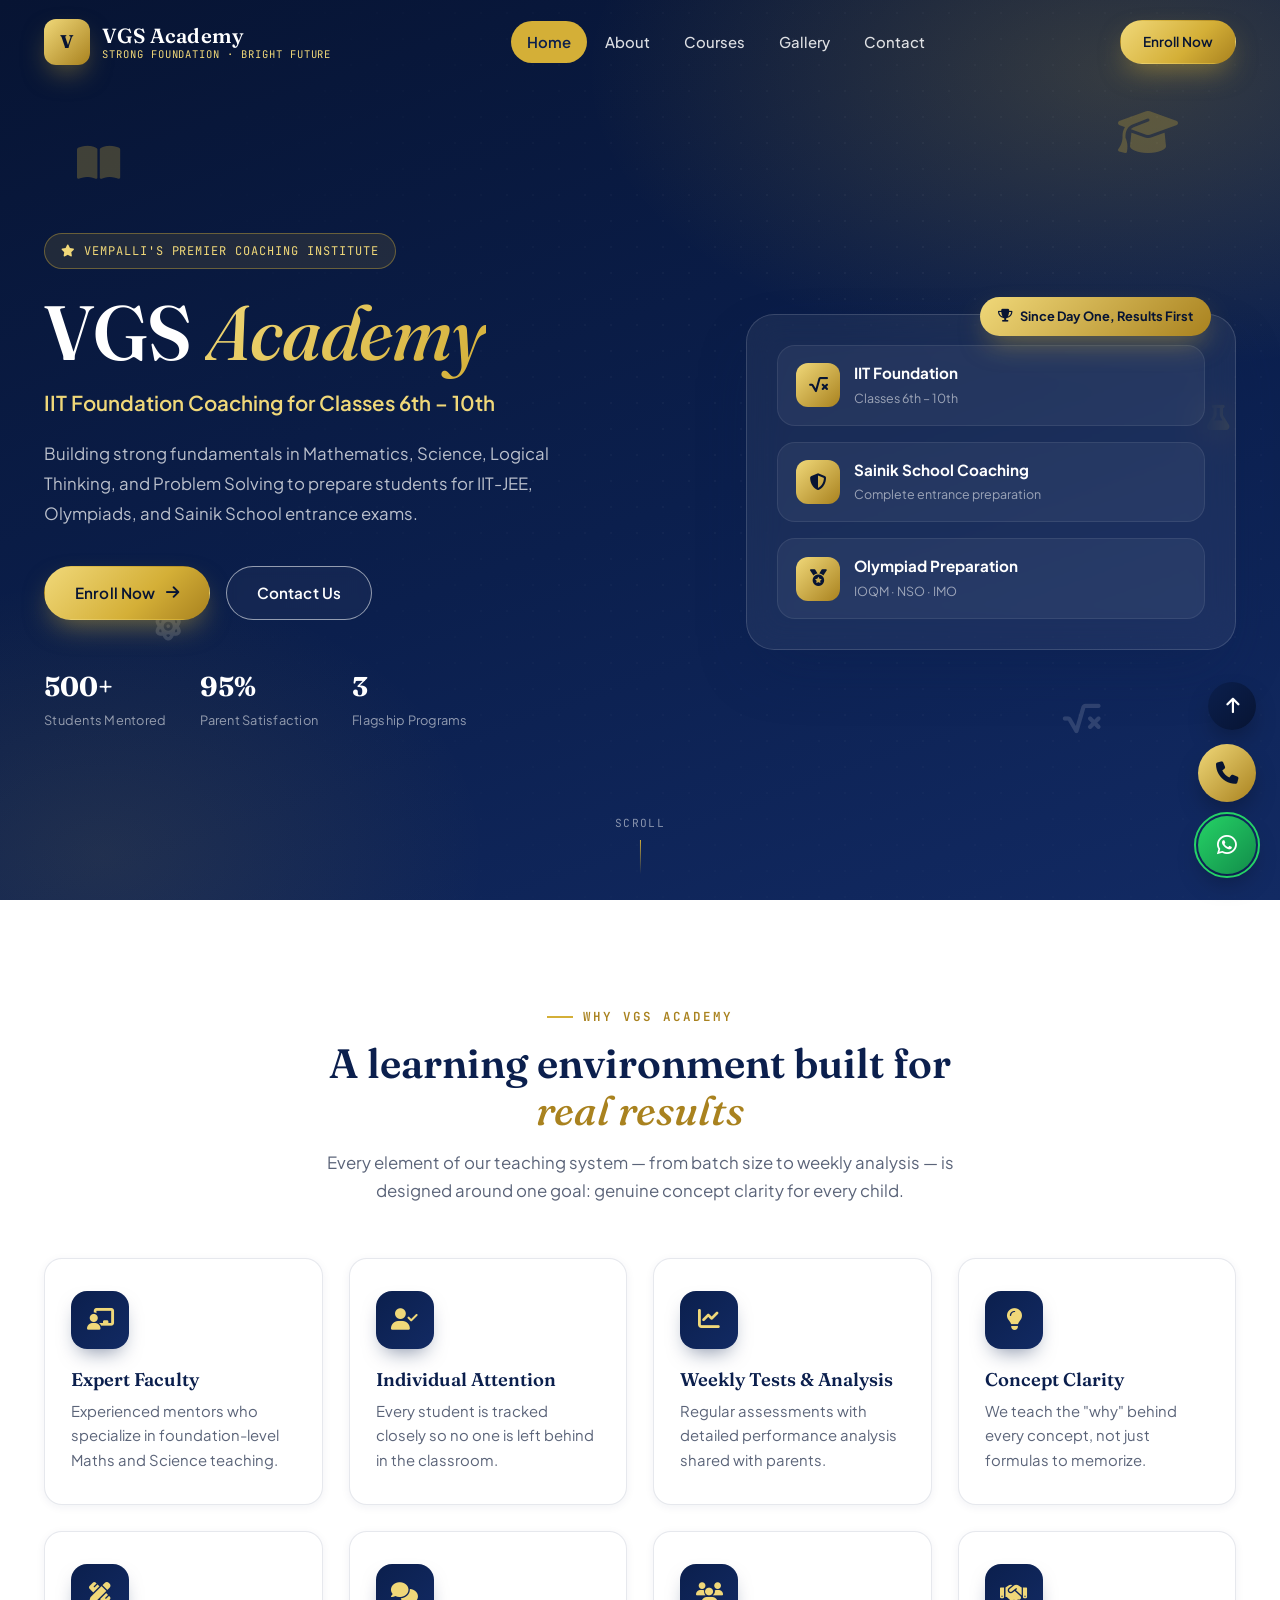
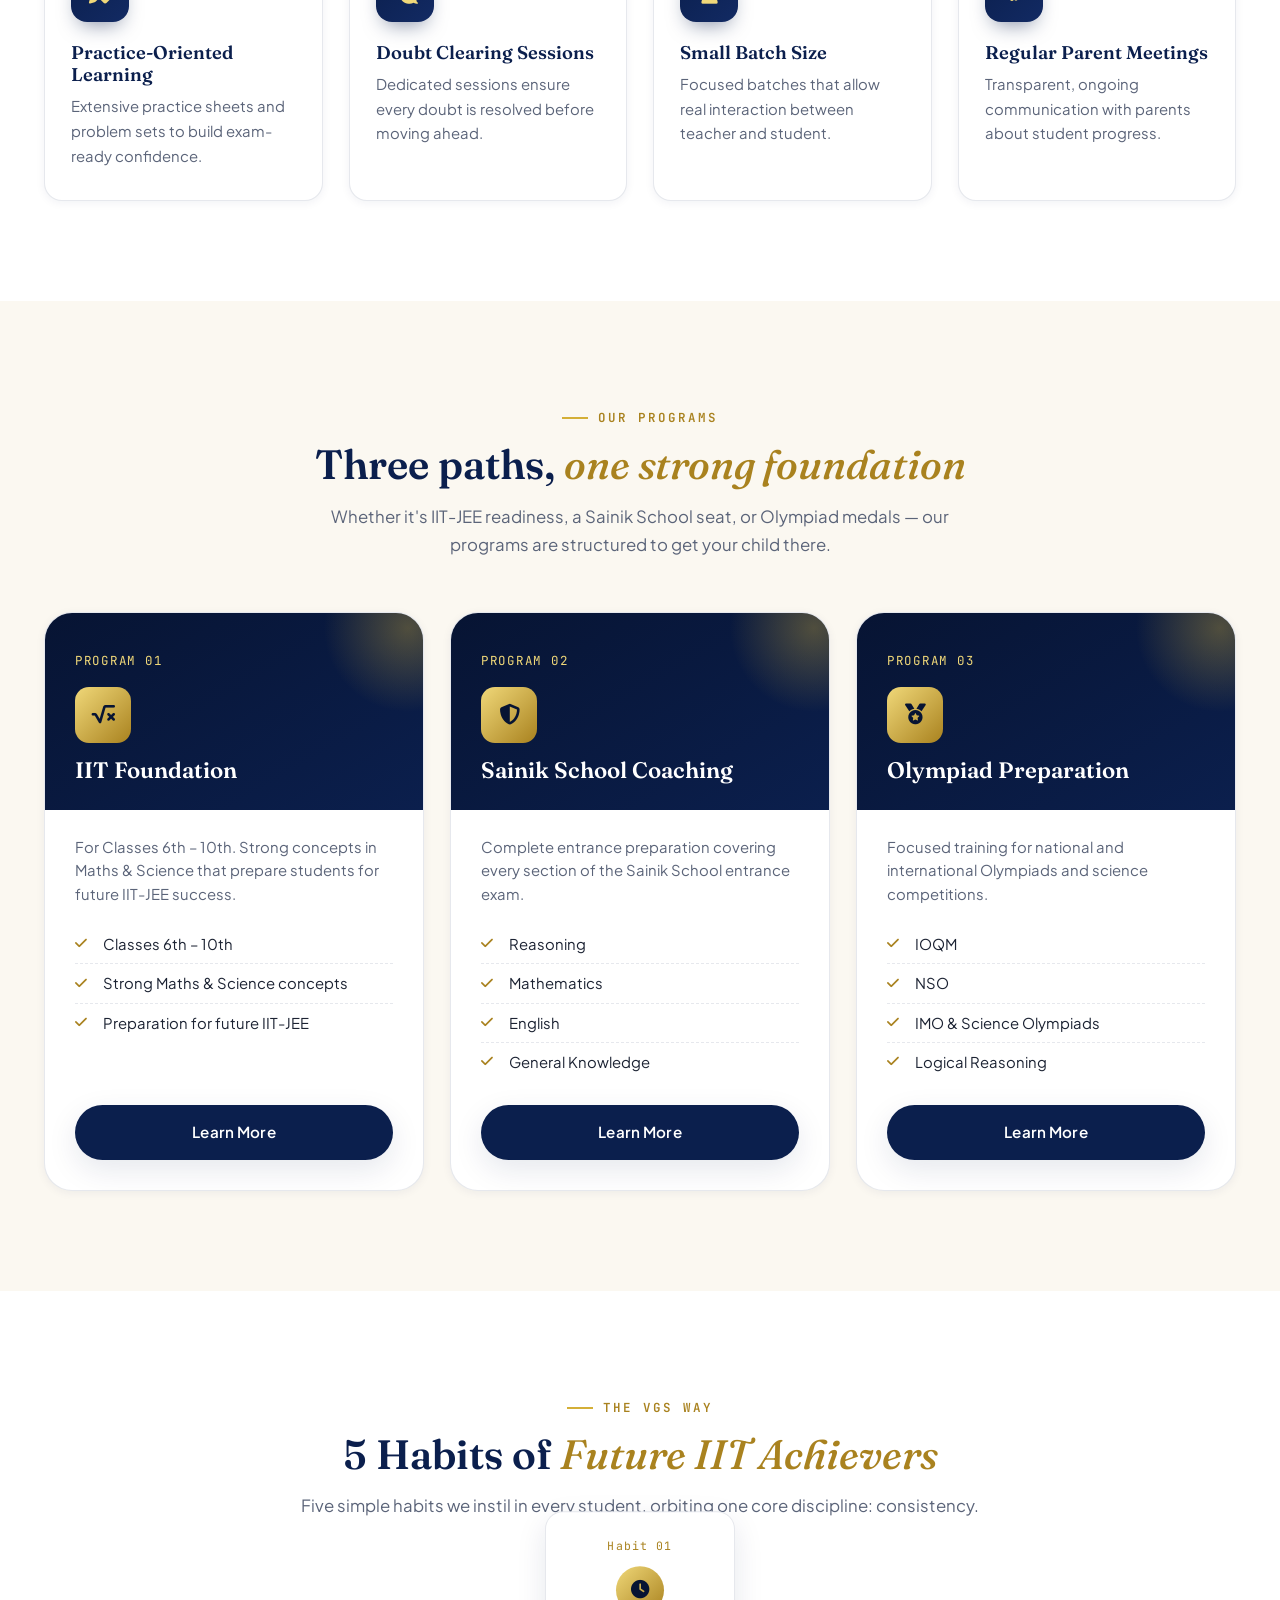
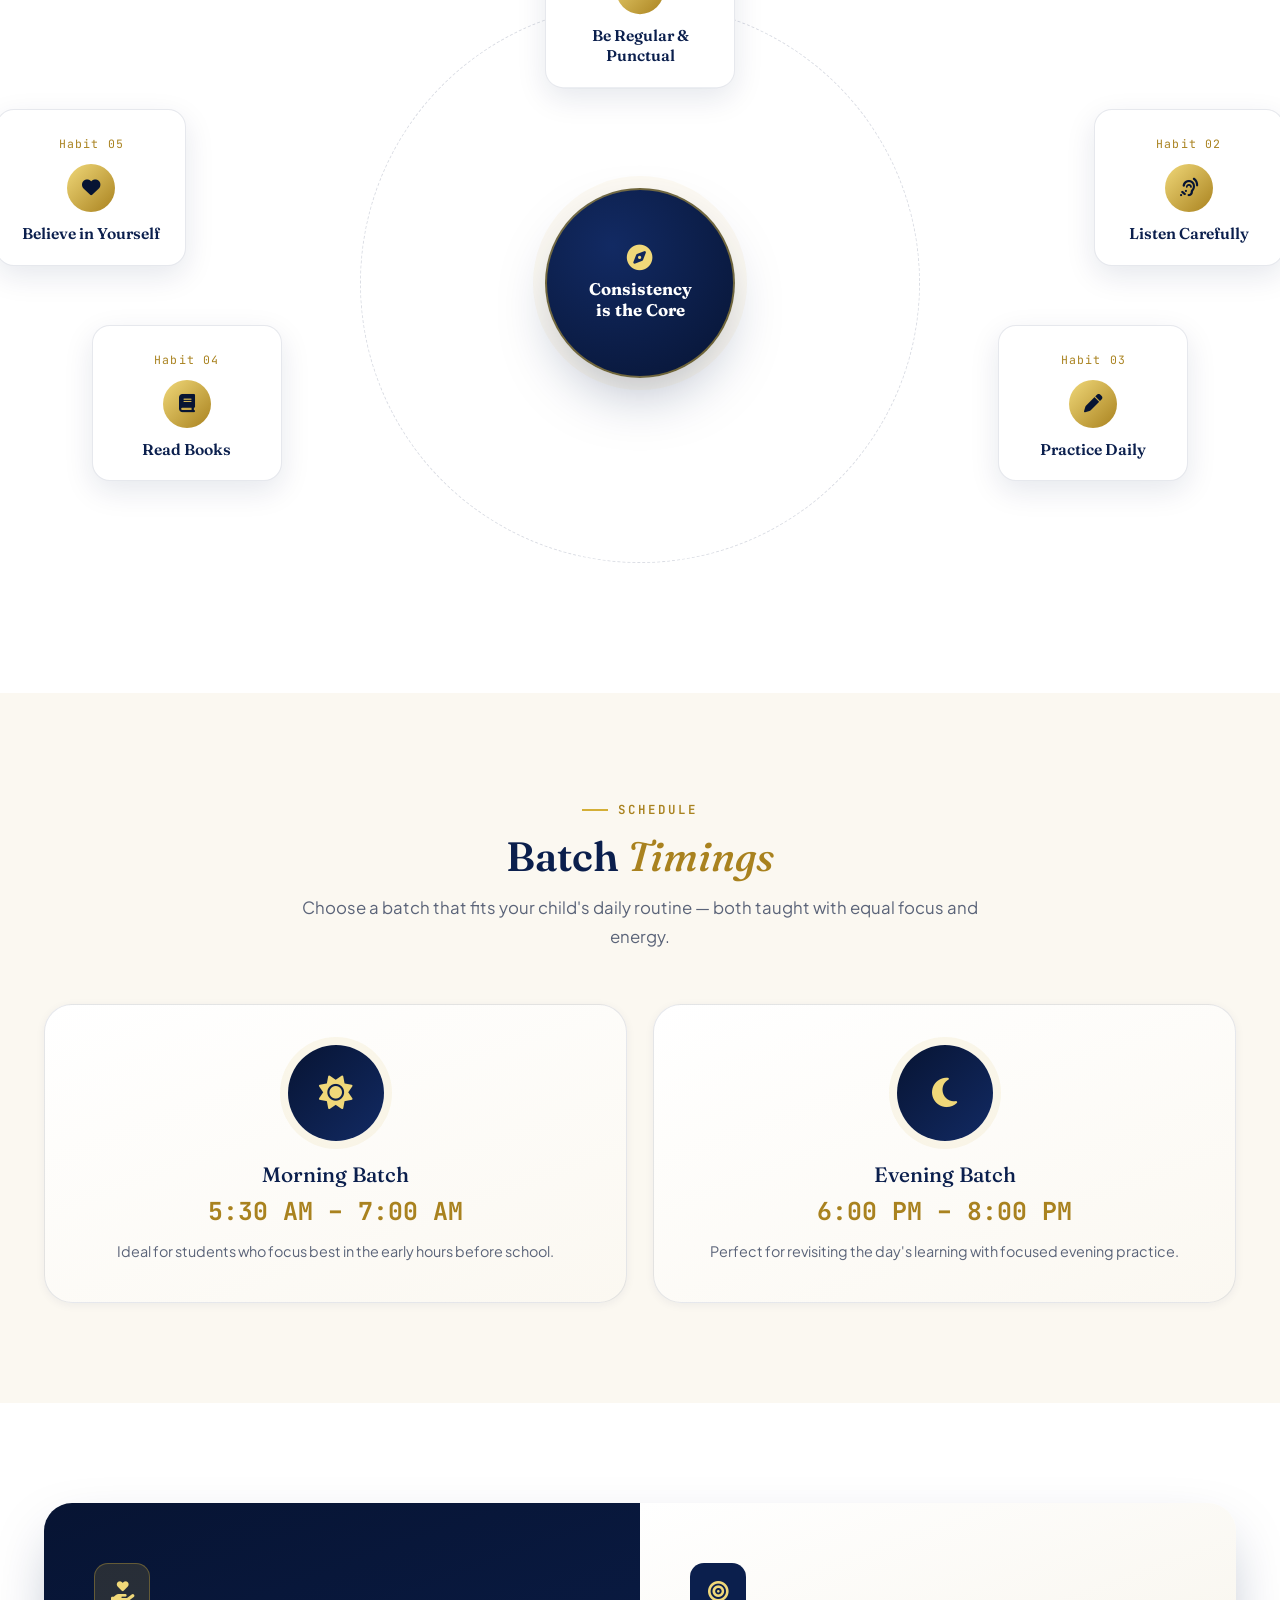
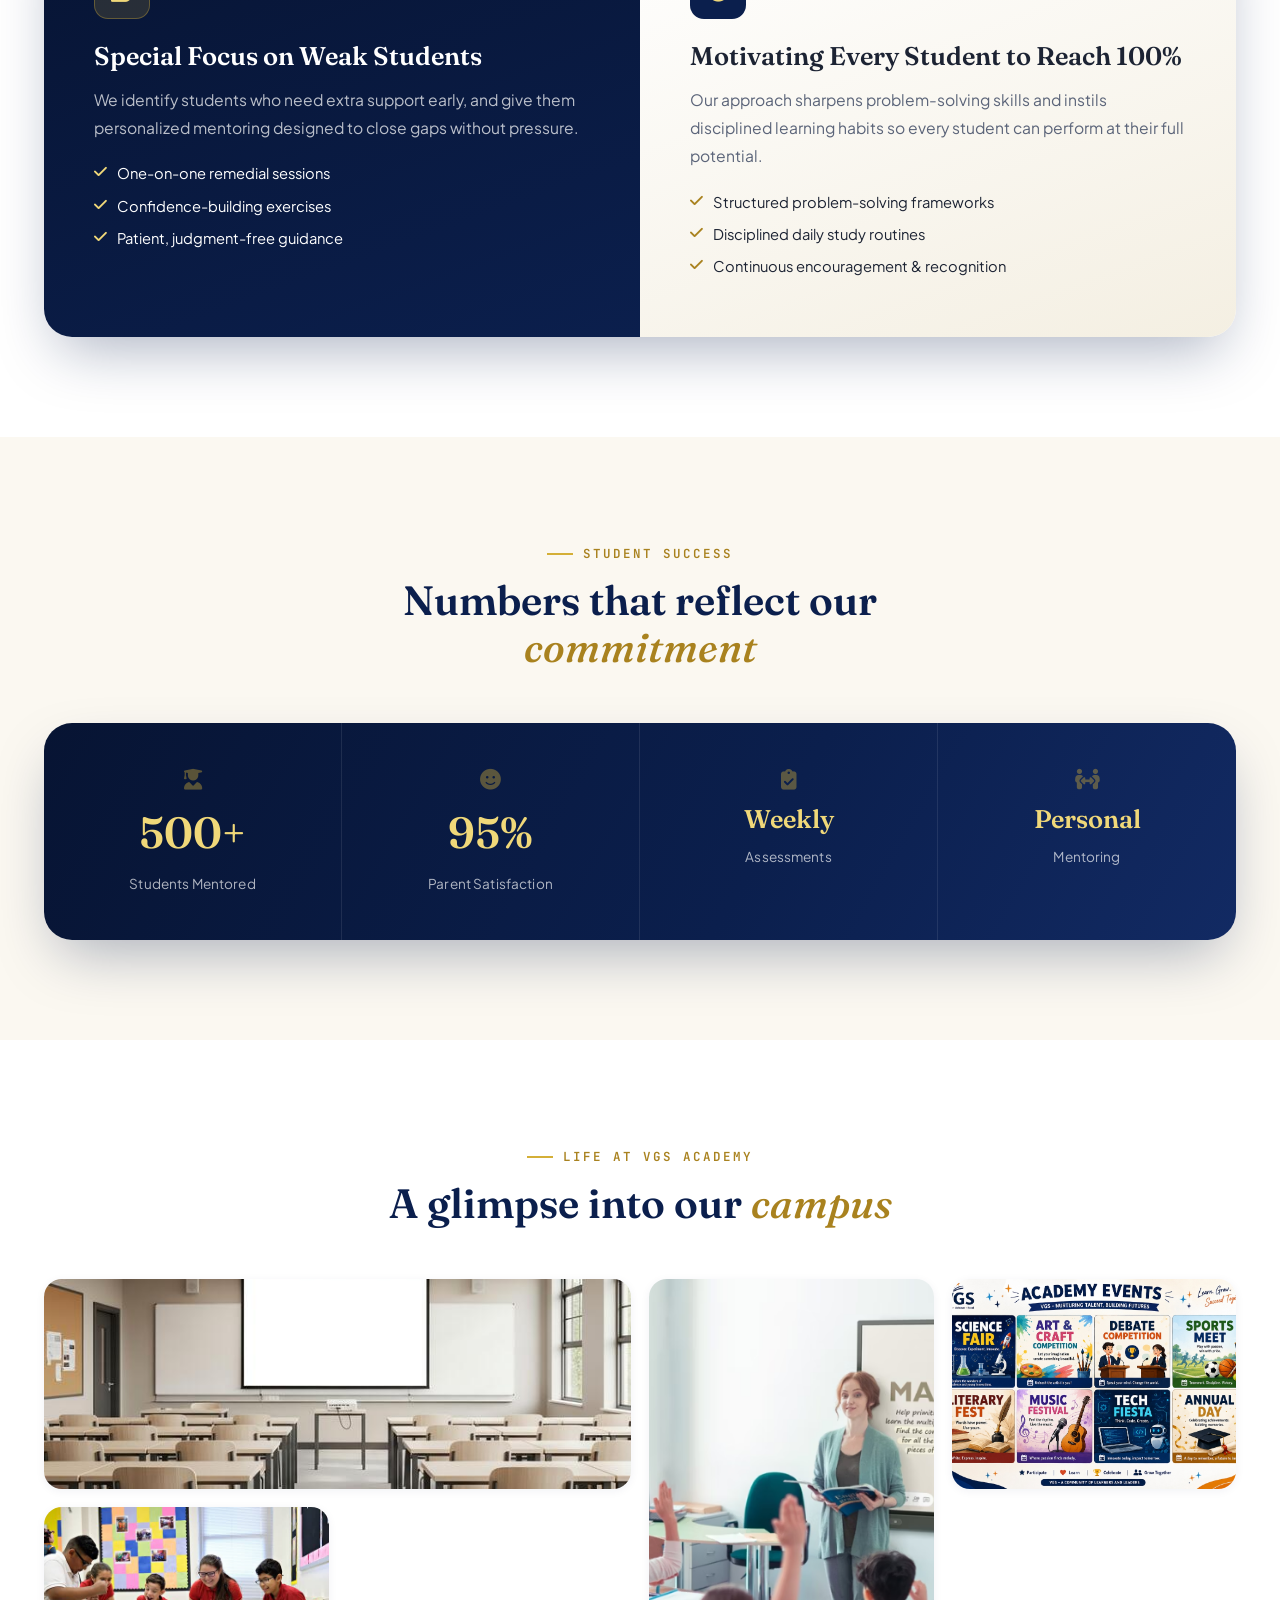
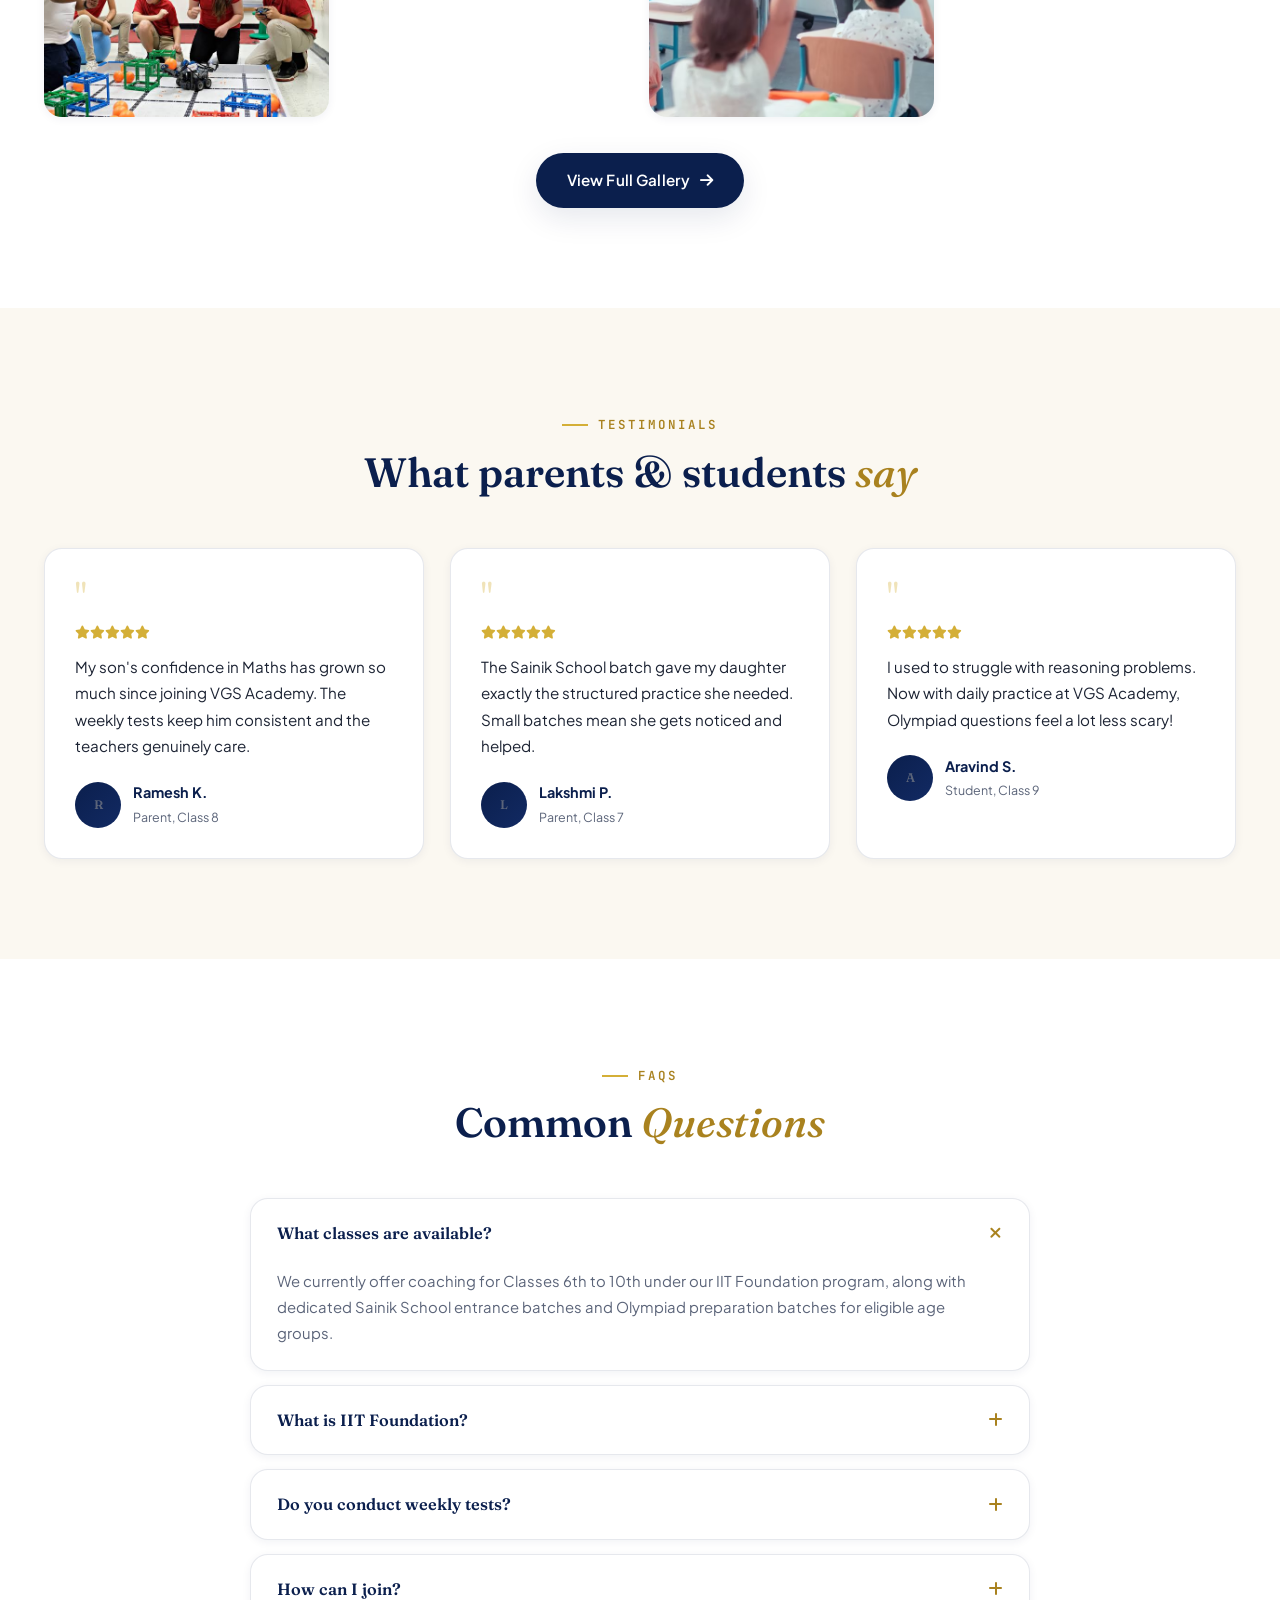
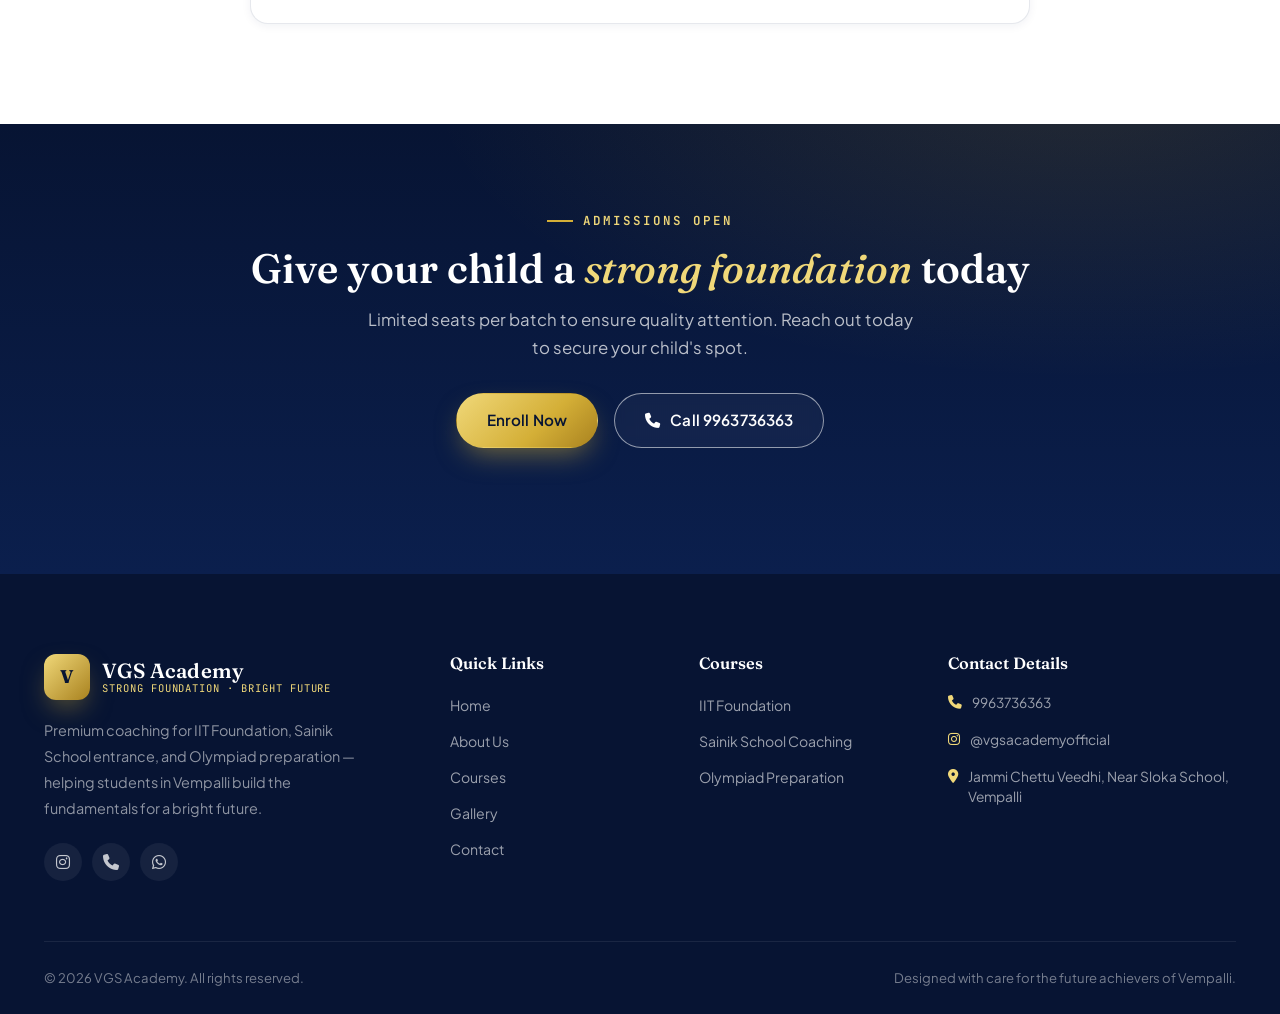
==== index.html @ bb4ebc52 "Init VGS Academy: Flask backend, SQLite database, WhatsApp integration, Admin dashboard, and Gallery" ====
<!DOCTYPE html>
<html lang="en">
<head>
<meta charset="UTF-8">
<meta name="viewport" content="width=device-width, initial-scale=1.0">
<title>VGS Academy | IIT Foundation, Sainik School &amp; Olympiad Coaching</title>
<meta name="description" content="VGS Academy offers premium IIT Foundation coaching for Classes 6th-10th, Sainik School entrance coaching, and Olympiad preparation (IOQM, NSO, IMO). Strong Foundation. Bright Future.">
<meta name="keywords" content="VGS Academy, IIT Foundation, Sainik School Coaching, Olympiad Preparation, IOQM, NSO, IMO, Vempalli coaching institute">
<link rel="icon" href="data:image/svg+xml,<svg xmlns=%22http://www.w3.org/2000/svg%22 viewBox=%220 0 100 100%22><rect width=%22100%22 height=%22100%22 rx=%2222%22 fill=%22%230B1F4D%22/><text x=%2250%22 y=%2266%22 font-size=%2244%22 fill=%22%23D4AF37%22 text-anchor=%22middle%22 font-family=%22serif%22>V</text></svg>">

<!-- Fonts -->
<link rel="preconnect" href="https://fonts.googleapis.com">
<link href="https://fonts.googleapis.com/css2?family=Fraunces:ital,wght@0,500;0,600;0,700;1,500&family=Plus+Jakarta+Sans:wght@400;500;600;700;800&family=JetBrains+Mono:wght@500;600&display=swap" rel="stylesheet">
<!-- Font Awesome -->
<link rel="stylesheet" href="https://cdnjs.cloudflare.com/ajax/libs/font-awesome/6.5.1/css/all.min.css">
<!-- Bootstrap 5 -->
<link rel="stylesheet" href="https://cdnjs.cloudflare.com/ajax/libs/bootstrap/5.3.3/css/bootstrap.min.css">
<!-- Site Styles -->
<link rel="stylesheet" href="css/style.css">
</head>
<body>

<!-- ===================== NAVBAR ===================== -->
<header class="navbar" id="navbar">
  <div class="container">
    <a href="index.html" class="brand">
      <span class="brand-mark">V</span>
      <span class="brand-text"><span class="name">VGS Academy</span><span class="tag">Strong Foundation · Bright Future</span></span>
    </a>
    <nav class="nav-links">
      <a href="index.html" class="active">Home</a>
      <a href="about.html">About</a>
      <a href="courses.html">Courses</a>
      <a href="gallery.html">Gallery</a>
      <a href="contact.html">Contact</a>
    </nav>
    <div class="nav-cta">
      <a href="contact.html" class="btn btn-gold btn-sm">Enroll Now</a>
    </div>
    <button class="nav-toggle" aria-label="Open menu"><i class="fa-solid fa-bars"></i></button>
  </div>
</header>

<div class="mobile-menu">
  <div class="mobile-menu-top">
    <span class="brand-text"><span class="name" style="color:#fff;">VGS Academy</span></span>
    <button class="mobile-close" aria-label="Close menu"><i class="fa-solid fa-xmark"></i></button>
  </div>
  <a href="index.html">Home</a>
  <a href="about.html">About</a>
  <a href="courses.html">Courses</a>
  <a href="gallery.html">Gallery</a>
  <a href="contact.html">Contact</a>
  <a href="contact.html" class="btn btn-gold" style="margin-top:26px; font-size:1rem;">Enroll Now</a>
</div>

<!-- ===================== HERO ===================== -->
<section class="hero" id="home">
  <div class="hero-pattern"></div>
  <i class="fa-solid fa-book-open hero-orbit-icon i1"></i>
  <i class="fa-solid fa-atom hero-orbit-icon i2"></i>
  <i class="fa-solid fa-graduation-cap hero-orbit-icon i3"></i>
  <i class="fa-solid fa-square-root-variable hero-orbit-icon i4"></i>
  <i class="fa-solid fa-flask hero-orbit-icon i5"></i>

  <div class="container">
    <div class="hero-copy">
      <span class="hero-badge"><i class="fa-solid fa-star"></i> Vempalli's Premier Coaching Institute</span>
      <h1 class="hero-title">VGS <span class="accent">Academy</span></h1>
      <p class="hero-subtitle">IIT Foundation Coaching for Classes 6th – 10th</p>
      <p class="hero-desc">Building strong fundamentals in Mathematics, Science, Logical Thinking, and Problem Solving to prepare students for IIT-JEE, Olympiads, and Sainik School entrance exams.</p>
      <div class="hero-ctas">
        <a href="contact.html" class="btn btn-gold">Enroll Now <i class="fa-solid fa-arrow-right"></i></a>
        <a href="contact.html#contact-form" class="btn btn-outline-light">Contact Us</a>
      </div>
      <div class="hero-stats">
        <div class="stat"><b>500+</b><span>Students Mentored</span></div>
        <div class="stat"><b>95%</b><span>Parent Satisfaction</span></div>
        <div class="stat"><b>3</b><span>Flagship Programs</span></div>
      </div>
    </div>

    <div class="hero-visual">
      <div class="hero-card">
        <span class="hero-card-badge"><i class="fa-solid fa-trophy"></i> Since Day One, Results First</span>
        <div class="hero-card-row">
          <span class="ic"><i class="fa-solid fa-square-root-variable"></i></span>
          <span class="txt"><b>IIT Foundation</b><span>Classes 6th – 10th</span></span>
        </div>
        <div class="hero-card-row">
          <span class="ic"><i class="fa-solid fa-shield-halved"></i></span>
          <span class="txt"><b>Sainik School Coaching</b><span>Complete entrance preparation</span></span>
        </div>
        <div class="hero-card-row">
          <span class="ic"><i class="fa-solid fa-medal"></i></span>
          <span class="txt"><b>Olympiad Preparation</b><span>IOQM · NSO · IMO</span></span>
        </div>
      </div>
    </div>
  </div>

  <div class="scroll-cue"><span>Scroll</span><span class="line"></span></div>
</section>

<!-- ===================== WHY CHOOSE US ===================== -->
<section class="section-pad" id="why-us">
  <div class="container">
    <div class="section-head center reveal">
      <span class="eyebrow">Why VGS Academy</span>
      <h2 class="section-title">A learning environment built for <em>real results</em></h2>
      <p class="section-sub">Every element of our teaching system — from batch size to weekly analysis — is designed around one goal: genuine concept clarity for every child.</p>
    </div>

    <div class="grid grid-4">
      <div class="feature-card reveal"><div class="feature-icon"><i class="fa-solid fa-chalkboard-user"></i></div><h3>Expert Faculty</h3><p>Experienced mentors who specialize in foundation-level Maths and Science teaching.</p></div>
      <div class="feature-card reveal reveal-delay-1"><div class="feature-icon"><i class="fa-solid fa-user-check"></i></div><h3>Individual Attention</h3><p>Every student is tracked closely so no one is left behind in the classroom.</p></div>
      <div class="feature-card reveal reveal-delay-2"><div class="feature-icon"><i class="fa-solid fa-chart-line"></i></div><h3>Weekly Tests &amp; Analysis</h3><p>Regular assessments with detailed performance analysis shared with parents.</p></div>
      <div class="feature-card reveal reveal-delay-3"><div class="feature-icon"><i class="fa-solid fa-lightbulb"></i></div><h3>Concept Clarity</h3><p>We teach the "why" behind every concept, not just formulas to memorize.</p></div>
      <div class="feature-card reveal"><div class="feature-icon"><i class="fa-solid fa-pen-ruler"></i></div><h3>Practice-Oriented Learning</h3><p>Extensive practice sheets and problem sets to build exam-ready confidence.</p></div>
      <div class="feature-card reveal reveal-delay-1"><div class="feature-icon"><i class="fa-solid fa-comments"></i></div><h3>Doubt Clearing Sessions</h3><p>Dedicated sessions ensure every doubt is resolved before moving ahead.</p></div>
      <div class="feature-card reveal reveal-delay-2"><div class="feature-icon"><i class="fa-solid fa-users"></i></div><h3>Small Batch Size</h3><p>Focused batches that allow real interaction between teacher and student.</p></div>
      <div class="feature-card reveal reveal-delay-3"><div class="feature-icon"><i class="fa-solid fa-handshake"></i></div><h3>Regular Parent Meetings</h3><p>Transparent, ongoing communication with parents about student progress.</p></div>
    </div>
  </div>
</section>

<!-- ===================== COURSES ===================== -->
<section class="section-pad bg-cream" id="courses">
  <div class="container">
    <div class="section-head center reveal">
      <span class="eyebrow">Our Programs</span>
      <h2 class="section-title">Three paths, <em>one strong foundation</em></h2>
      <p class="section-sub">Whether it's IIT-JEE readiness, a Sainik School seat, or Olympiad medals — our programs are structured to get your child there.</p>
    </div>

    <div class="grid grid-3">
      <div class="course-card reveal">
        <div class="cc-head">
          <span class="cc-num">Program 01</span>
          <div class="cc-icon"><i class="fa-solid fa-square-root-variable"></i></div>
          <h3>IIT Foundation</h3>
        </div>
        <div class="cc-body">
          <p class="desc">For Classes 6th – 10th. Strong concepts in Maths &amp; Science that prepare students for future IIT-JEE success.</p>
          <ul class="course-list">
            <li><i class="fa-solid fa-check"></i> Classes 6th – 10th</li>
            <li><i class="fa-solid fa-check"></i> Strong Maths &amp; Science concepts</li>
            <li><i class="fa-solid fa-check"></i> Preparation for future IIT-JEE</li>
          </ul>
          <a href="courses.html#iit-foundation" class="btn btn-navy btn-block">Learn More</a>
        </div>
      </div>

      <div class="course-card reveal reveal-delay-1">
        <div class="cc-head">
          <span class="cc-num">Program 02</span>
          <div class="cc-icon"><i class="fa-solid fa-shield-halved"></i></div>
          <h3>Sainik School Coaching</h3>
        </div>
        <div class="cc-body">
          <p class="desc">Complete entrance preparation covering every section of the Sainik School entrance exam.</p>
          <ul class="course-list">
            <li><i class="fa-solid fa-check"></i> Reasoning</li>
            <li><i class="fa-solid fa-check"></i> Mathematics</li>
            <li><i class="fa-solid fa-check"></i> English</li>
            <li><i class="fa-solid fa-check"></i> General Knowledge</li>
          </ul>
          <a href="courses.html#sainik-school" class="btn btn-navy btn-block">Learn More</a>
        </div>
      </div>

      <div class="course-card reveal reveal-delay-2">
        <div class="cc-head">
          <span class="cc-num">Program 03</span>
          <div class="cc-icon"><i class="fa-solid fa-medal"></i></div>
          <h3>Olympiad Preparation</h3>
        </div>
        <div class="cc-body">
          <p class="desc">Focused training for national and international Olympiads and science competitions.</p>
          <ul class="course-list">
            <li><i class="fa-solid fa-check"></i> IOQM</li>
            <li><i class="fa-solid fa-check"></i> NSO</li>
            <li><i class="fa-solid fa-check"></i> IMO &amp; Science Olympiads</li>
            <li><i class="fa-solid fa-check"></i> Logical Reasoning</li>
          </ul>
          <a href="courses.html#olympiad" class="btn btn-navy btn-block">Learn More</a>
        </div>
      </div>
    </div>
  </div>
</section>

<!-- ===================== 5 HABITS — COMPASS ===================== -->
<section class="section-pad" id="habits">
  <div class="container">
    <div class="section-head center reveal">
      <span class="eyebrow">The VGS Way</span>
      <h2 class="section-title">5 Habits of <em>Future IIT Achievers</em></h2>
      <p class="section-sub">Five simple habits we instil in every student, orbiting one core discipline: consistency.</p>
    </div>

    <div class="habit-compass reveal">
      <div class="habit-ring"></div>
      <div class="habit-center">
        <i class="fa-solid fa-compass"></i>
        <b>Consistency<br>is the Core</b>
      </div>
      <div class="habit-node n1"><span class="hn-num">Habit 01</span><div class="hn-icon"><i class="fa-solid fa-clock"></i></div><h4>Be Regular &amp; Punctual</h4></div>
      <div class="habit-node n2"><span class="hn-num">Habit 02</span><div class="hn-icon"><i class="fa-solid fa-ear-listen"></i></div><h4>Listen Carefully</h4></div>
      <div class="habit-node n3"><span class="hn-num">Habit 03</span><div class="hn-icon"><i class="fa-solid fa-pen"></i></div><h4>Practice Daily</h4></div>
      <div class="habit-node n4"><span class="hn-num">Habit 04</span><div class="hn-icon"><i class="fa-solid fa-book"></i></div><h4>Read Books</h4></div>
      <div class="habit-node n5"><span class="hn-num">Habit 05</span><div class="hn-icon"><i class="fa-solid fa-heart"></i></div><h4>Believe in Yourself</h4></div>
    </div>

    <div class="habit-list-mobile">
      <div class="feature-card reveal"><div class="feature-icon"><i class="fa-solid fa-clock"></i></div><h3>Be Regular &amp; Punctual</h3></div>
      <div class="feature-card reveal"><div class="feature-icon"><i class="fa-solid fa-ear-listen"></i></div><h3>Listen Carefully</h3></div>
      <div class="feature-card reveal"><div class="feature-icon"><i class="fa-solid fa-pen"></i></div><h3>Practice Daily</h3></div>
      <div class="feature-card reveal"><div class="feature-icon"><i class="fa-solid fa-book"></i></div><h3>Read Books</h3></div>
      <div class="feature-card reveal" style="grid-column:1/-1;"><div class="feature-icon"><i class="fa-solid fa-heart"></i></div><h3>Believe in Yourself</h3></div>
    </div>
  </div>
</section>

<!-- ===================== BATCH TIMINGS ===================== -->
<section class="section-pad bg-cream" id="batches">
  <div class="container">
    <div class="section-head center reveal">
      <span class="eyebrow">Schedule</span>
      <h2 class="section-title">Batch <em>Timings</em></h2>
      <p class="section-sub">Choose a batch that fits your child's daily routine — both taught with equal focus and energy.</p>
    </div>

    <div class="grid grid-2">
      <div class="batch-card reveal">
        <div class="batch-clock"><i class="fa-solid fa-sun"></i></div>
        <h3>Morning Batch</h3>
        <div class="batch-time">5:30 AM – 7:00 AM</div>
        <p>Ideal for students who focus best in the early hours before school.</p>
      </div>
      <div class="batch-card reveal reveal-delay-1">
        <div class="batch-clock"><i class="fa-solid fa-moon"></i></div>
        <h3>Evening Batch</h3>
        <div class="batch-time">6:00 PM – 8:00 PM</div>
        <p>Perfect for revisiting the day's learning with focused evening practice.</p>
      </div>
    </div>
  </div>
</section>

<!-- ===================== SPECIAL FOCUS ===================== -->
<section class="section-pad" id="focus">
  <div class="container">
    <div class="split reveal">
      <div class="split-panel dark">
        <div class="sp-icon"><i class="fa-solid fa-hand-holding-heart"></i></div>
        <h3>Special Focus on Weak Students</h3>
        <p>We identify students who need extra support early, and give them personalized mentoring designed to close gaps without pressure.</p>
        <ul>
          <li><i class="fa-solid fa-check"></i> One-on-one remedial sessions</li>
          <li><i class="fa-solid fa-check"></i> Confidence-building exercises</li>
          <li><i class="fa-solid fa-check"></i> Patient, judgment-free guidance</li>
        </ul>
      </div>
      <div class="split-panel gold">
        <div class="sp-icon"><i class="fa-solid fa-bullseye"></i></div>
        <h3>Motivating Every Student to Reach 100%</h3>
        <p>Our approach sharpens problem-solving skills and instils disciplined learning habits so every student can perform at their full potential.</p>
        <ul>
          <li><i class="fa-solid fa-check"></i> Structured problem-solving frameworks</li>
          <li><i class="fa-solid fa-check"></i> Disciplined daily study routines</li>
          <li><i class="fa-solid fa-check"></i> Continuous encouragement &amp; recognition</li>
        </ul>
      </div>
    </div>
  </div>
</section>

<!-- ===================== STUDENT SUCCESS / STATS ===================== -->
<section class="section-pad bg-cream" id="success">
  <div class="container">
    <div class="section-head center reveal">
      <span class="eyebrow">Student Success</span>
      <h2 class="section-title">Numbers that reflect our <em>commitment</em></h2>
    </div>
    <div class="stats-strip reveal">
      <div class="stat-box"><i class="fa-solid fa-user-graduate"></i><div class="num"><span data-count="500" data-suffix="+">0</span></div><div class="label">Students Mentored</div></div>
      <div class="stat-box"><i class="fa-solid fa-face-smile"></i><div class="num"><span data-count="95" data-suffix="%">0</span></div><div class="label">Parent Satisfaction</div></div>
      <div class="stat-box"><i class="fa-solid fa-clipboard-check"></i><div class="num" style="font-size:1.6rem;">Weekly</div><div class="label">Assessments</div></div>
      <div class="stat-box"><i class="fa-solid fa-people-arrows"></i><div class="num" style="font-size:1.6rem;">Personal</div><div class="label">Mentoring</div></div>
    </div>
  </div>
</section>

<!-- ===================== GALLERY PREVIEW ===================== -->
<section class="section-pad" id="gallery-preview">
  <div class="container">
    <div class="section-head center reveal">
      <span class="eyebrow">Life at VGS Academy</span>
      <h2 class="section-title">A glimpse into our <em>campus</em></h2>
    </div>
    <div class="gallery-grid reveal">
      <div class="g-item wide" data-label="Classroom Sessions" data-image="images/classroom.png" data-icon="fa-chalkboard"><div class="g-bg" style="background-image: url('images/classroom.png'); background-size: cover; background-position: center;"></div><div class="g-overlay"></div><div class="g-label">Classroom</div></div>
      <div class="g-item tall" data-label="Interactive Teaching" data-image="images/interactive_teaching.png" data-icon="fa-person-chalkboard"><div class="g-bg" style="background-image: url('images/interactive_teaching.png'); background-size: cover; background-position: center;"></div><div class="g-overlay"></div><div class="g-label">Teaching</div></div>
      <div class="g-item" data-label="Academy Events" data-image="images/academy_events.jpg" data-icon="fa-calendar-days"><div class="g-bg" style="background-image: url('images/academy_events.jpg'); background-size: cover; background-position: center;"></div><div class="g-overlay"></div><div class="g-label">Events</div></div>
      <div class="g-item" data-label="Student Activities" data-image="images/student_activities.png" data-icon="fa-people-group"><div class="g-bg" style="background-image: url('images/student_activities.png'); background-size: cover; background-position: center;"></div><div class="g-overlay"></div><div class="g-label">Activities</div></div>
    </div>
    <div style="text-align:center; margin-top:36px;" class="reveal">
      <a href="gallery.html" class="btn btn-navy">View Full Gallery <i class="fa-solid fa-arrow-right"></i></a>
    </div>
  </div>
</section>

<!-- ===================== TESTIMONIALS ===================== -->
<section class="section-pad bg-cream" id="testimonials">
  <div class="container">
    <div class="section-head center reveal">
      <span class="eyebrow">Testimonials</span>
      <h2 class="section-title">What parents &amp; students <em>say</em></h2>
    </div>
    <div class="testi-track reveal">
      <div class="testi-card">
        <div class="testi-quote">"</div>
        <div class="testi-stars"><i class="fa-solid fa-star"></i><i class="fa-solid fa-star"></i><i class="fa-solid fa-star"></i><i class="fa-solid fa-star"></i><i class="fa-solid fa-star"></i></div>
        <p class="body">My son's confidence in Maths has grown so much since joining VGS Academy. The weekly tests keep him consistent and the teachers genuinely care.</p>
        <div class="testi-person"><span class="testi-avatar">R</span><div><b>Ramesh K.</b><span>Parent, Class 8</span></div></div>
      </div>
      <div class="testi-card">
        <div class="testi-quote">"</div>
        <div class="testi-stars"><i class="fa-solid fa-star"></i><i class="fa-solid fa-star"></i><i class="fa-solid fa-star"></i><i class="fa-solid fa-star"></i><i class="fa-solid fa-star"></i></div>
        <p class="body">The Sainik School batch gave my daughter exactly the structured practice she needed. Small batches mean she gets noticed and helped.</p>
        <div class="testi-person"><span class="testi-avatar">L</span><div><b>Lakshmi P.</b><span>Parent, Class 7</span></div></div>
      </div>
      <div class="testi-card">
        <div class="testi-quote">"</div>
        <div class="testi-stars"><i class="fa-solid fa-star"></i><i class="fa-solid fa-star"></i><i class="fa-solid fa-star"></i><i class="fa-solid fa-star"></i><i class="fa-solid fa-star"></i></div>
        <p class="body">I used to struggle with reasoning problems. Now with daily practice at VGS Academy, Olympiad questions feel a lot less scary!</p>
        <div class="testi-person"><span class="testi-avatar">A</span><div><b>Aravind S.</b><span>Student, Class 9</span></div></div>
      </div>
    </div>
  </div>
</section>

<!-- ===================== FAQ ===================== -->
<section class="section-pad" id="faq">
  <div class="container">
    <div class="section-head center reveal">
      <span class="eyebrow">FAQs</span>
      <h2 class="section-title">Common <em>Questions</em></h2>
    </div>
    <div class="faq-list reveal">
      <div class="faq-item open">
        <div class="faq-q"><span>What classes are available?</span><i class="fa-solid fa-plus"></i></div>
        <div class="faq-a"><div class="faq-a-inner">We currently offer coaching for Classes 6th to 10th under our IIT Foundation program, along with dedicated Sainik School entrance batches and Olympiad preparation batches for eligible age groups.</div></div>
      </div>
      <div class="faq-item">
        <div class="faq-q"><span>What is IIT Foundation?</span><i class="fa-solid fa-plus"></i></div>
        <div class="faq-a"><div class="faq-a-inner">IIT Foundation is a structured program that builds strong fundamentals in Mathematics and Science from an early stage, so students are well-prepared for competitive exams like IIT-JEE in the future.</div></div>
      </div>
      <div class="faq-item">
        <div class="faq-q"><span>Do you conduct weekly tests?</span><i class="fa-solid fa-plus"></i></div>
        <div class="faq-a"><div class="faq-a-inner">Yes. Every batch has weekly tests followed by detailed performance analysis, which is also shared with parents during regular parent meetings.</div></div>
      </div>
      <div class="faq-item">
        <div class="faq-q"><span>How can I join?</span><i class="fa-solid fa-plus"></i></div>
        <div class="faq-a"><div class="faq-a-inner">Simply call us at 9963736363 or fill out the contact form on our Contact page, and our team will guide you through admission and batch selection.</div></div>
      </div>
    </div>
  </div>
</section>

<!-- ===================== CTA STRIP ===================== -->
<section class="section-pad bg-navy-deep" style="padding:80px 0;">
  <div class="container" style="text-align:center;">
    <div class="reveal">
      <span class="eyebrow" style="color:var(--gold-light);">Admissions Open</span>
      <h2 class="section-title" style="color:#fff;">Give your child a <em style="color:var(--gold-light);">strong foundation</em> today</h2>
      <p class="section-sub" style="color:rgba(255,255,255,0.72); max-width:560px; margin:0 auto 30px;">Limited seats per batch to ensure quality attention. Reach out today to secure your child's spot.</p>
      <div class="hero-ctas" style="justify-content:center;">
        <a href="contact.html" class="btn btn-gold">Enroll Now</a>
        <a href="tel:9963736363" class="btn btn-outline-light"><i class="fa-solid fa-phone"></i> Call 9963736363</a>
      </div>
    </div>
  </div>
</section>

<!-- ===================== FOOTER ===================== -->
<footer class="footer">
  <div class="container">
    <div class="footer-grid">
      <div class="footer-brand">
        <div class="brand">
          <span class="brand-mark">V</span>
          <span class="brand-text"><span class="name" style="color:#fff;">VGS Academy</span><span class="tag">Strong Foundation · Bright Future</span></span>
        </div>
        <p>Premium coaching for IIT Foundation, Sainik School entrance, and Olympiad preparation — helping students in Vempalli build the fundamentals for a bright future.</p>
        <div class="footer-socials">
          <a href="https://instagram.com/vgsacademyofficial" target="_blank" rel="noopener" aria-label="Instagram"><i class="fa-brands fa-instagram"></i></a>
          <a href="tel:9963736363" aria-label="Call"><i class="fa-solid fa-phone"></i></a>
          <a href="https://wa.me/919963736363" target="_blank" rel="noopener" aria-label="WhatsApp"><i class="fa-brands fa-whatsapp"></i></a>
        </div>
      </div>
      <div>
        <h4>Quick Links</h4>
        <ul>
          <li><a href="index.html">Home</a></li>
          <li><a href="about.html">About Us</a></li>
          <li><a href="courses.html">Courses</a></li>
          <li><a href="gallery.html">Gallery</a></li>
          <li><a href="contact.html">Contact</a></li>
        </ul>
      </div>
      <div>
        <h4>Courses</h4>
        <ul>
          <li><a href="courses.html#iit-foundation">IIT Foundation</a></li>
          <li><a href="courses.html#sainik-school">Sainik School Coaching</a></li>
          <li><a href="courses.html#olympiad">Olympiad Preparation</a></li>
        </ul>
      </div>
      <div>
        <h4>Contact Details</h4>
        <div class="contact-mini"><i class="fa-solid fa-phone"></i><span>9963736363</span></div>
        <div class="contact-mini"><i class="fa-brands fa-instagram"></i><span>@vgsacademyofficial</span></div>
        <div class="contact-mini"><i class="fa-solid fa-location-dot"></i><span>Jammi Chettu Veedhi, Near Sloka School, Vempalli</span></div>
      </div>
    </div>
    <div class="footer-bottom">
      <span>© 2026 VGS Academy. All rights reserved.</span>
      <span>Designed with care for the future achievers of Vempalli.</span>
    </div>
  </div>
</footer>

<!-- ===================== FLOATING BUTTONS ===================== -->
<div class="float-stack">
  <a href="#" class="float-btn top" aria-label="Back to top"><i class="fa-solid fa-arrow-up"></i></a>
  <a href="tel:9963736363" class="float-btn call" aria-label="Call Now"><i class="fa-solid fa-phone"></i></a>
  <a href="https://wa.me/919963736363" target="_blank" rel="noopener" class="float-btn whatsapp" aria-label="WhatsApp"><span class="float-ping"></span><i class="fa-brands fa-whatsapp"></i></a>
</div>

<!-- Lightbox -->
<div class="lightbox">
  <div class="lightbox-close-wrap">
    <button class="lightbox-close" aria-label="Close"><i class="fa-solid fa-xmark"></i></button>
  </div>
  <div class="lightbox-box"></div>
</div>

<script src="https://cdnjs.cloudflare.com/ajax/libs/bootstrap/5.3.3/js/bootstrap.bundle.min.js"></script>
<script src="js/script.js"></script>
</body>
</html>
---- css/style.css ----
/* ==========================================================================
   VGS ACADEMY — Design System
   Palette: Royal Blue #0B1F4D · Gold #D4AF37 · White · Cream · Ink
   Type: "Fraunces" (display serif) + "Plus Jakarta Sans" (body/UI)
   ========================================================================== */

:root{
  --navy: #0B1F4D;
  --navy-2: #122a63;
  --navy-dark: #071433;
  --gold: #D4AF37;
  --gold-light: #f0d879;
  --gold-deep: #a9821f;
  --white: #ffffff;
  --cream: #FBF8F1;
  --cream-2: #F4EFE2;
  --ink: #1C2333;
  --ink-muted: #5B6479;
  --line: rgba(11,31,77,0.10);
  --shadow-sm: 0 2px 10px rgba(11,31,77,0.06);
  --shadow-md: 0 10px 30px rgba(11,31,77,0.10);
  --shadow-lg: 0 25px 60px -15px rgba(11,31,77,0.35);
  --shadow-gold: 0 12px 28px -8px rgba(212,175,55,0.55);
  --radius-sm: 10px;
  --radius-md: 18px;
  --radius-lg: 28px;
  --ff-display: "Fraunces", "Georgia", serif;
  --ff-body: "Plus Jakarta Sans", "Segoe UI", sans-serif;
  --ff-mono: "JetBrains Mono", monospace;
  --container: 1240px;
  --nav-h: 84px;
}

*,*::before,*::after{ box-sizing: border-box; }
html{ scroll-behavior: smooth; }
body{
  margin:0;
  font-family: var(--ff-body);
  color: var(--ink);
  background: var(--white);
  -webkit-font-smoothing: antialiased;
  overflow-x: hidden;
}
img{ max-width:100%; display:block; }
a{ text-decoration:none; color:inherit; }
ul{ list-style:none; margin:0; padding:0; }
button{ font-family: inherit; cursor:pointer; }
input,textarea,select{ font-family: inherit; }

.container{ width:100%; max-width: var(--container); margin:0 auto; padding: 0 24px; }
section{ position:relative; }

/* Eyebrow / section heading system */
.eyebrow{
  display:inline-flex; align-items:center; gap:10px;
  font-family: var(--ff-mono);
  font-size: 12.5px; letter-spacing: 0.16em; text-transform: uppercase;
  color: var(--gold-deep);
  font-weight: 600;
  margin-bottom: 14px;
}
.eyebrow::before{
  content:""; width:26px; height:2px; background: var(--gold);
  display:inline-block;
}
.section-head{ max-width: 680px; margin-bottom: 52px; }
.section-head.center{ margin-left:auto; margin-right:auto; text-align:center; }
.section-title{
  font-family: var(--ff-display);
  font-optical-sizing: auto;
  font-weight: 600;
  font-size: clamp(2rem, 3.2vw, 2.7rem);
  line-height: 1.15;
  color: var(--navy);
  margin: 0 0 14px;
}
.section-title em{ font-style: italic; color: var(--gold-deep); font-weight: 500; }
.section-sub{ color: var(--ink-muted); font-size: 1.05rem; line-height: 1.7; margin:0; }
.section-head.light .section-title{ color:var(--white); }
.section-head.light .section-sub{ color: rgba(255,255,255,0.72); }
.section-head.light .eyebrow{ color: var(--gold-light); }
.section-head.light .eyebrow::before{ background: var(--gold-light); }

.section-pad{ padding: 100px 0; }
.bg-cream{ background: var(--cream); }
.bg-navy{ background: var(--navy); color:var(--white); }
.bg-navy-deep{
  background:
    radial-gradient(1100px 500px at 85% -10%, rgba(212,175,55,0.14), transparent 60%),
    linear-gradient(180deg, var(--navy-dark), var(--navy));
  color: var(--white);
}

/* Buttons */
.btn{
  display:inline-flex; align-items:center; justify-content:center; gap:10px;
  padding: 15px 30px;
  border-radius: 999px;
  font-weight: 600;
  font-size: 0.95rem;
  letter-spacing: 0.01em;
  border: 1.5px solid transparent;
  transition: transform .35s cubic-bezier(.2,.9,.3,1), box-shadow .35s ease, background .35s ease, color .35s ease, border-color .35s ease;
  white-space: nowrap;
}
.btn:active{ transform: translateY(1px) scale(.99); }
.btn-gold{
  background: linear-gradient(135deg, var(--gold-light), var(--gold) 60%, var(--gold-deep));
  color: var(--navy-dark);
  box-shadow: var(--shadow-gold);
}
.btn-gold:hover{ transform: translateY(-3px); box-shadow: 0 18px 36px -10px rgba(212,175,55,0.65); }
.btn-outline-light{
  border-color: rgba(255,255,255,0.55);
  color: var(--white);
  background: rgba(255,255,255,0.04);
  backdrop-filter: blur(6px);
}
.btn-outline-light:hover{ background: rgba(255,255,255,0.14); border-color: #fff; transform: translateY(-3px); }
.btn-navy{
  background: var(--navy);
  color: var(--white);
  box-shadow: var(--shadow-md);
}
.btn-navy:hover{ background: var(--navy-2); transform: translateY(-3px); }
.btn-block{ width:100%; }
.btn-sm{ padding: 11px 22px; font-size: 0.85rem; }

/* ==========================================================================
   NAVIGATION
   ========================================================================== */
.navbar{
  position: fixed; top:0; left:0; right:0; z-index: 1000;
  height: var(--nav-h);
  display:flex; align-items:center;
  background: rgba(11,31,77,0.0);
  transition: background .4s ease, height .4s ease, box-shadow .4s ease, backdrop-filter .4s ease;
}
.navbar.is-scrolled{
  height: 68px;
  background: rgba(11,31,77,0.92);
  backdrop-filter: blur(14px) saturate(140%);
  box-shadow: 0 8px 30px rgba(7,20,51,0.25);
}
.navbar .container{ display:flex; align-items:center; justify-content:space-between; }
.brand{ display:flex; align-items:center; gap:12px; }
.brand-mark{
  width:46px; height:46px; border-radius: 12px;
  background: linear-gradient(135deg, var(--gold-light), var(--gold-deep));
  display:flex; align-items:center; justify-content:center;
  font-family: var(--ff-display); font-weight:700; color: var(--navy-dark);
  font-size: 1.15rem; box-shadow: var(--shadow-gold);
  flex-shrink:0;
}
.brand-text{ display:flex; flex-direction:column; line-height:1.15; }
.brand-text .name{ font-family: var(--ff-display); font-weight:600; font-size:1.28rem; color:#fff; letter-spacing:.01em; }
.brand-text .tag{ font-size:.66rem; letter-spacing:.09em; text-transform:uppercase; color: var(--gold-light); font-family: var(--ff-mono); }

.nav-links{ display:flex; align-items:center; gap:2px; }
.nav-links a{
  color: rgba(255,255,255,0.86); font-weight:500; font-size:0.93rem;
  padding: 10px 16px; border-radius: 999px; position:relative;
  transition: color .3s ease, background .3s ease;
}
.nav-links a:hover{ color:#fff; background: rgba(255,255,255,0.08); }
.nav-links a.active{ color: var(--navy); background: var(--gold); font-weight:600; }
.nav-cta{ display:flex; align-items:center; gap:10px; }
.nav-toggle{
  display:none; width:44px; height:44px; border-radius:12px; border:1px solid rgba(255,255,255,.25);
  background: rgba(255,255,255,.06); color:#fff; align-items:center; justify-content:center; font-size:1.15rem;
}

.mobile-menu{
  position: fixed; inset: 0; z-index:1100;
  background: var(--navy-dark);
  display:flex; flex-direction:column;
  padding: 26px 26px 40px;
  transform: translateX(100%);
  transition: transform .45s cubic-bezier(.2,.9,.2,1);
}
.mobile-menu.open{ transform: translateX(0); }
.mobile-menu-top{ display:flex; justify-content:space-between; align-items:center; margin-bottom: 40px; }
.mobile-menu a{
  color:#fff; font-family: var(--ff-display); font-size:1.7rem; padding: 16px 4px;
  border-bottom: 1px solid rgba(255,255,255,0.08);
}
.mobile-close{ width:44px;height:44px;border-radius:12px;background:rgba(255,255,255,.08);color:#fff;display:flex;align-items:center;justify-content:center;border:none;font-size:1.2rem; }

/* ==========================================================================
   HERO
   ========================================================================== */
.hero{
  position: relative;
  min-height: 100vh;
  display:flex; align-items:center;
  background:
    radial-gradient(900px 500px at 88% 8%, rgba(212,175,55,0.22), transparent 60%),
    radial-gradient(700px 500px at 8% 95%, rgba(212,175,55,0.10), transparent 55%),
    linear-gradient(160deg, var(--navy-dark) 0%, var(--navy) 55%, var(--navy-2) 100%);
  overflow: hidden;
  padding-top: var(--nav-h);
}
.hero-pattern{
  position:absolute; inset:0; opacity:0.5; pointer-events:none;
  background-image: radial-gradient(rgba(255,255,255,0.09) 1px, transparent 1px);
  background-size: 26px 26px;
  mask-image: radial-gradient(circle at 70% 40%, black, transparent 75%);
}
.hero-orbit-icon{
  position:absolute; color: rgba(212,175,55,0.28); pointer-events:none;
  animation: floaty 7s ease-in-out infinite;
}
.hero-orbit-icon.i1{ top: 16%; left: 6%; font-size: 2.4rem; animation-delay: 0s; }
.hero-orbit-icon.i2{ top: 68%; left: 12%; font-size: 1.8rem; animation-delay: 1.2s; color: rgba(255,255,255,0.14);}
.hero-orbit-icon.i3{ top: 12%; right: 8%; font-size: 3rem; animation-delay: .6s; }
.hero-orbit-icon.i4{ top: 78%; right: 14%; font-size: 2.1rem; animation-delay: 1.8s; color: rgba(255,255,255,0.14);}
.hero-orbit-icon.i5{ top: 45%; right: 4%; font-size: 1.6rem; animation-delay: 2.4s; }
@keyframes floaty{ 0%,100%{ transform: translateY(0) rotate(0deg);} 50%{ transform: translateY(-18px) rotate(6deg);} }

.hero .container{ display:grid; grid-template-columns: 1.15fr 0.85fr; gap: 40px; align-items:center; position:relative; z-index:2; padding-top: 40px; padding-bottom: 60px; }

.hero-badge{
  display:inline-flex; align-items:center; gap:8px;
  background: rgba(212,175,55,0.12); border:1px solid rgba(212,175,55,0.4);
  color: var(--gold-light); padding: 8px 16px; border-radius:999px;
  font-family: var(--ff-mono); font-size:0.75rem; letter-spacing:0.08em; text-transform:uppercase;
  margin-bottom: 26px;
}
.hero-title{
  font-family: var(--ff-display);
  font-size: clamp(2.8rem, 6vw, 5rem);
  line-height: 0.98;
  color: #fff;
  font-weight: 600;
  margin: 0 0 4px;
  letter-spacing: -0.01em;
}
.hero-title .accent{
  font-style: italic; font-weight: 500;
  background: linear-gradient(135deg, var(--gold-light), var(--gold));
  -webkit-background-clip: text; background-clip:text; color: transparent;
}
.hero-subtitle{
  font-size: clamp(1.05rem, 1.6vw, 1.35rem);
  color: var(--gold-light);
  font-weight: 600;
  margin: 18px 0 20px;
  font-family: var(--ff-body);
}
.hero-desc{
  color: rgba(255,255,255,0.72);
  font-size: 1.05rem; line-height: 1.8; max-width: 560px; margin: 0 0 36px;
}
.hero-ctas{ display:flex; gap:16px; flex-wrap:wrap; margin-bottom: 46px; }
.hero-stats{ display:flex; gap: 34px; flex-wrap:wrap; }
.hero-stats .stat b{ display:block; font-family: var(--ff-display); font-size:1.7rem; color:#fff; }
.hero-stats .stat span{ font-size:0.8rem; color: rgba(255,255,255,0.55); letter-spacing:.02em; }

.hero-visual{ position:relative; }
.hero-card{
  position:relative; border-radius: var(--radius-lg);
  background: rgba(255,255,255,0.06);
  border: 1px solid rgba(255,255,255,0.14);
  backdrop-filter: blur(18px);
  box-shadow: var(--shadow-lg);
  padding: 30px;
  display:grid; gap: 16px;
}
.hero-card-row{
  display:flex; align-items:center; gap:14px;
  background: rgba(255,255,255,0.05);
  border: 1px solid rgba(255,255,255,0.08);
  border-radius: var(--radius-md);
  padding: 16px 18px;
  transition: transform .35s ease, background .35s ease;
}
.hero-card-row:hover{ transform: translateX(6px); background: rgba(255,255,255,0.09); }
.hero-card-row .ic{
  width:44px; height:44px; border-radius: 12px; flex-shrink:0;
  background: linear-gradient(135deg, var(--gold-light), var(--gold-deep));
  display:flex; align-items:center; justify-content:center; color: var(--navy-dark); font-size:1.05rem;
}
.hero-card-row .txt b{ display:block; color:#fff; font-size:0.95rem; }
.hero-card-row .txt span{ color: rgba(255,255,255,0.55); font-size:0.78rem; }
.hero-card-badge{
  position:absolute; top:-18px; right:24px;
  background: linear-gradient(135deg, var(--gold-light), var(--gold-deep));
  color: var(--navy-dark); font-weight:700; font-size:0.8rem;
  padding: 10px 18px; border-radius: 999px; box-shadow: var(--shadow-gold);
  display:flex; align-items:center; gap:8px;
}

.scroll-cue{
  position:absolute; bottom: 26px; left:50%; transform: translateX(-50%);
  display:flex; flex-direction:column; align-items:center; gap:8px;
  color: rgba(255,255,255,0.5); font-family: var(--ff-mono); font-size:.7rem; letter-spacing:.12em; text-transform:uppercase;
  z-index:2;
}
.scroll-cue .line{ width:1px; height:34px; background: linear-gradient(var(--gold), transparent); animation: pulse-line 1.8s ease-in-out infinite; }
@keyframes pulse-line{ 0%,100%{ opacity:.3; } 50%{ opacity:1; } }

/* ==========================================================================
   PAGE HERO (inner pages)
   ========================================================================== */
.page-hero{
  padding: calc(var(--nav-h) + 80px) 0 90px;
  background:
    radial-gradient(900px 460px at 90% 0%, rgba(212,175,55,0.18), transparent 60%),
    linear-gradient(160deg, var(--navy-dark), var(--navy));
  color:#fff; text-align:center; position:relative; overflow:hidden;
}
.page-hero::after{
  content:""; position:absolute; inset:0;
  background-image: radial-gradient(rgba(255,255,255,0.08) 1px, transparent 1px);
  background-size: 24px 24px;
  mask-image: radial-gradient(circle at 50% 30%, black, transparent 75%);
}
.page-hero .container{ position:relative; z-index:2; }
.breadcrumb{ font-family: var(--ff-mono); font-size:.78rem; letter-spacing:.1em; text-transform:uppercase; color: var(--gold-light); margin-bottom:18px; }
.breadcrumb a{ color: rgba(255,255,255,0.6); }
.page-hero h1{ font-family: var(--ff-display); font-size: clamp(2.3rem,4.6vw,3.6rem); margin:0 0 16px; font-weight:600; }
.page-hero p{ color: rgba(255,255,255,0.72); max-width: 640px; margin: 0 auto; font-size:1.05rem; line-height:1.75; }

/* ==========================================================================
   FEATURE / WHY-CHOOSE CARDS
   ========================================================================== */
.grid{ display:grid; gap: 26px; }
.grid-4{ grid-template-columns: repeat(4, 1fr); }
.grid-3{ grid-template-columns: repeat(3, 1fr); }
.grid-2{ grid-template-columns: repeat(2, 1fr); }

.feature-card{
  background: #fff; border-radius: var(--radius-md);
  border: 1px solid var(--line);
  padding: 32px 26px;
  box-shadow: var(--shadow-sm);
  transition: transform .4s cubic-bezier(.2,.9,.2,1), box-shadow .4s ease, border-color .4s ease;
  position: relative; overflow:hidden;
}
.feature-card::before{
  content:""; position:absolute; top:0; left:0; right:0; height:3px;
  background: linear-gradient(90deg, var(--gold), var(--navy));
  transform: scaleX(0); transform-origin:left; transition: transform .5s ease;
}
.feature-card:hover{ transform: translateY(-8px); box-shadow: var(--shadow-md); border-color: rgba(212,175,55,0.4); }
.feature-card:hover::before{ transform: scaleX(1); }
.feature-icon{
  width:58px; height:58px; border-radius:16px;
  background: linear-gradient(135deg, var(--navy), var(--navy-2));
  color: var(--gold-light);
  display:flex; align-items:center; justify-content:center; font-size:1.35rem;
  margin-bottom: 20px;
  box-shadow: 0 10px 20px -8px rgba(11,31,77,0.5);
}
.feature-card h3{ font-family: var(--ff-display); font-size:1.15rem; color: var(--navy); margin: 0 0 8px; font-weight:600; }
.feature-card p{ color: var(--ink-muted); font-size:0.93rem; line-height:1.65; margin:0; }

/* ==========================================================================
   COURSE CARDS
   ========================================================================== */
.course-card{
  background:#fff; border-radius: var(--radius-lg); overflow:hidden;
  box-shadow: var(--shadow-sm); border:1px solid var(--line);
  transition: transform .4s cubic-bezier(.2,.9,.2,1), box-shadow .4s ease;
  display:flex; flex-direction:column;
}
.course-card:hover{ transform: translateY(-10px); box-shadow: var(--shadow-lg); }
.course-card .cc-head{
  padding: 34px 30px 26px;
  background: linear-gradient(150deg, var(--navy-dark), var(--navy));
  color:#fff; position:relative; overflow:hidden;
}
.course-card .cc-head::after{
  content:""; position:absolute; width:170px; height:170px; border-radius:50%;
  background: radial-gradient(circle, rgba(212,175,55,0.35), transparent 70%);
  top:-70px; right:-70px;
}
.course-card .cc-num{ font-family: var(--ff-mono); color: var(--gold-light); font-size:.78rem; letter-spacing:.14em; text-transform:uppercase; }
.course-card .cc-icon{
  width:56px; height:56px; border-radius:14px; margin: 16px 0 14px;
  background: linear-gradient(135deg, var(--gold-light), var(--gold-deep));
  display:flex; align-items:center; justify-content:center; color: var(--navy-dark); font-size:1.3rem;
}
.course-card h3{ font-family: var(--ff-display); font-size:1.4rem; margin:0; font-weight:600; position:relative; z-index:2; }
.course-card .cc-body{ padding: 26px 30px 30px; flex:1; display:flex; flex-direction:column; }
.course-card .cc-body p.desc{ color: var(--ink-muted); font-size:.93rem; margin: 0 0 18px; line-height:1.6; }
.course-list{ margin: 0 0 24px; flex:1; }
.course-list li{ display:flex; align-items:center; gap:10px; padding: 8px 0; color: var(--ink); font-size:.93rem; border-bottom: 1px dashed var(--line); }
.course-list li:last-child{ border-bottom:none; }
.course-list li i{ color: var(--gold-deep); font-size:.85rem; width:18px; }

/* ==========================================================================
   HABITS — orbit / compass layout (signature element)
   ========================================================================== */
.habit-compass{
  position: relative;
  display:grid; place-items:center;
  min-height: 620px;
}
.habit-center{
  width: 190px; height:190px; border-radius:50%;
  background: radial-gradient(circle at 35% 30%, var(--navy-2), var(--navy-dark));
  border: 2px solid rgba(212,175,55,0.5);
  display:flex; flex-direction:column; align-items:center; justify-content:center;
  color:#fff; text-align:center; z-index:3; box-shadow: 0 0 0 12px rgba(212,175,55,0.06), var(--shadow-lg);
}
.habit-center i{ color: var(--gold-light); font-size:1.6rem; margin-bottom:8px; }
.habit-center b{ font-family: var(--ff-display); font-size:1.05rem; line-height:1.25; padding:0 14px; }
.habit-ring{
  position:absolute; border-radius:50%; border: 1.5px dashed rgba(11,31,77,0.15);
  width: 560px; height:560px;
}
.habit-node{
  position:absolute; width: 190px;
  background:#fff; border-radius: var(--radius-md); border:1px solid var(--line);
  box-shadow: var(--shadow-md); padding: 20px; text-align:center;
  transition: transform .35s ease, box-shadow .35s ease;
}
.habit-node:hover{ transform: translateY(-6px) scale(1.03); box-shadow: var(--shadow-lg); }
.habit-node .hn-num{ font-family: var(--ff-mono); color: var(--gold-deep); font-size:.72rem; letter-spacing:.1em; }
.habit-node .hn-icon{
  width:48px; height:48px; border-radius:50%; margin: 10px auto 12px;
  background: linear-gradient(135deg, var(--gold-light), var(--gold-deep));
  display:flex; align-items:center; justify-content:center; color:var(--navy-dark); font-size:1.15rem;
}
.habit-node h4{ font-family: var(--ff-display); font-size:.98rem; color:var(--navy); margin:0; font-weight:600; line-height:1.3;}

.habit-node.n1{ top: 0; left: 50%; transform: translate(-50%, -35%); }
.habit-node.n2{ top: 22%; right: -4%; }
.habit-node.n3{ bottom: 18%; right: 4%; }
.habit-node.n4{ bottom: 18%; left: 4%; }
.habit-node.n5{ top: 22%; left: -4%; }

.habit-list-mobile{ display:none; }

/* ==========================================================================
   BATCH TIMINGS
   ========================================================================== */
.batch-card{
  background: linear-gradient(160deg,#fff, var(--cream));
  border: 1px solid var(--line); border-radius: var(--radius-lg);
  padding: 40px 34px; text-align:center; box-shadow: var(--shadow-sm);
  transition: transform .4s ease, box-shadow .4s ease;
  position:relative; overflow:hidden;
}
.batch-card:hover{ transform: translateY(-8px); box-shadow: var(--shadow-md); }
.batch-clock{
  width: 96px; height:96px; margin: 0 auto 22px; border-radius:50%;
  background: linear-gradient(135deg, var(--navy-dark), var(--navy-2));
  display:flex; align-items:center; justify-content:center;
  box-shadow: 0 0 0 8px rgba(212,175,55,0.09);
  position:relative;
}
.batch-clock i{ color: var(--gold-light); font-size:2.1rem; }
.batch-card h3{ font-family: var(--ff-display); color:var(--navy); font-size:1.3rem; margin: 0 0 6px; }
.batch-time{ font-family: var(--ff-mono); font-size:1.55rem; color: var(--gold-deep); font-weight:700; margin-bottom:10px; }
.batch-card p{ color: var(--ink-muted); font-size:.9rem; margin:0; }

/* ==========================================================================
   SPECIAL FOCUS SPLIT
   ========================================================================== */
.split{ display:grid; grid-template-columns: 1fr 1fr; gap: 0; border-radius: var(--radius-lg); overflow:hidden; box-shadow: var(--shadow-lg); }
.split-panel{ padding: 60px 50px; position:relative; }
.split-panel.dark{ background: linear-gradient(160deg, var(--navy-dark), var(--navy)); color:#fff; }
.split-panel.gold{ background: linear-gradient(160deg, #fff, var(--cream-2)); color: var(--ink); }
.split-panel .sp-icon{
  width:56px; height:56px; border-radius:14px; display:flex; align-items:center; justify-content:center; margin-bottom:22px; font-size:1.3rem;
}
.split-panel.dark .sp-icon{ background: rgba(212,175,55,0.16); color: var(--gold-light); border:1px solid rgba(212,175,55,0.35); }
.split-panel.gold .sp-icon{ background: var(--navy); color: var(--gold-light); }
.split-panel h3{ font-family: var(--ff-display); font-size:1.6rem; margin: 0 0 14px; font-weight:600; }
.split-panel p{ line-height:1.8; font-size:.98rem; }
.split-panel.dark p{ color: rgba(255,255,255,0.72); }
.split-panel.gold p{ color: var(--ink-muted); }
.split-panel ul{ margin-top:20px; display:grid; gap:10px; }
.split-panel ul li{ display:flex; gap:10px; align-items:flex-start; font-size:.92rem; }
.split-panel.dark ul li i{ color: var(--gold-light); margin-top:3px; }
.split-panel.gold ul li i{ color: var(--gold-deep); margin-top:3px; }

/* ==========================================================================
   STATS COUNTER
   ========================================================================== */
.stats-strip{
  display:grid; grid-template-columns: repeat(4,1fr);
  border-radius: var(--radius-lg);
  background: linear-gradient(120deg, var(--navy-dark), var(--navy) 60%, var(--navy-2));
  box-shadow: var(--shadow-lg);
  overflow:hidden;
}
.stat-box{ padding: 46px 20px; text-align:center; border-right: 1px solid rgba(255,255,255,0.09); position:relative; }
.stat-box:last-child{ border-right:none; }
.stat-box .num{
  font-family: var(--ff-display); font-size: clamp(2.1rem,3.4vw,2.8rem); color: var(--gold-light); font-weight:600; display:flex; align-items:baseline; justify-content:center; gap:2px;
}
.stat-box .label{ color: rgba(255,255,255,0.68); font-size:.85rem; margin-top:8px; letter-spacing:.01em; }
.stat-box i{ color: rgba(212,175,55,0.4); font-size:1.3rem; margin-bottom:10px; display:block; }

/* ==========================================================================
   GALLERY
   ========================================================================== */
.gallery-grid{ display:grid; grid-template-columns: repeat(4, 1fr); grid-auto-rows: 210px; gap: 18px; }
.g-item{
  position:relative; border-radius: var(--radius-md); overflow:hidden; cursor:pointer;
  display:flex; align-items:flex-end;
  box-shadow: var(--shadow-sm);
}
.g-item .g-bg{
  position:absolute; inset:0;
  display:flex; align-items:center; justify-content:center;
  font-size: 2.4rem; color: rgba(255,255,255,0.85);
  transition: transform .6s cubic-bezier(.2,.9,.2,1);
}
.g-item .g-overlay{
  position:absolute; inset:0; background: linear-gradient(0deg, rgba(7,20,51,0.82), transparent 55%);
  opacity:0; transition: opacity .4s ease;
}
.g-item:hover .g-bg{ transform: scale(1.12) rotate(2deg); }
.g-item:hover .g-overlay{ opacity:1; }
.g-item .g-label{
  position:relative; z-index:2; padding: 18px; color:#fff; font-family: var(--ff-display); font-weight:600; font-size:1.05rem;
  transform: translateY(10px); opacity:0; transition: all .4s ease;
}
.g-item:hover .g-label{ transform: translateY(0); opacity:1; }
.g-item.tall{ grid-row: span 2; }
.g-item.wide{ grid-column: span 2; }

.tone-1{ background: linear-gradient(135deg,#0B1F4D,#1a3a7a); }
.tone-2{ background: linear-gradient(135deg,#D4AF37,#a9821f); }
.tone-3{ background: linear-gradient(135deg,#1C2333,#0B1F4D); }
.tone-4{ background: linear-gradient(135deg,#5B6479,#1C2333); }
.tone-5{ background: linear-gradient(135deg,#a9821f,#D4AF37); }

/* Lightbox */
.lightbox{
  position: fixed; inset:0; z-index:2000; background: rgba(7,10,20,0.92);
  display:none; align-items:center; justify-content:center; padding: 40px; backdrop-filter: blur(6px);
}
.lightbox.open{ display:flex; }
.lightbox-box{
  width:min(560px,90vw); aspect-ratio: 4/3; border-radius: var(--radius-lg);
  display:flex; flex-direction:column; align-items:center; justify-content:center; color:#fff; text-align:center; gap:14px; position:relative;
}
.lightbox-box i{ font-size:3.2rem; color: rgba(255,255,255,0.9); }
.lightbox-close{ position:absolute; top:-50px; right:0; width:40px;height:40px;border-radius:50%; background: rgba(255,255,255,0.1); color:#fff; border:none; font-size:1.1rem; }

/* ==========================================================================
   TESTIMONIALS
   ========================================================================== */
.testi-track{ display:grid; grid-template-columns: repeat(3,1fr); gap: 26px; }
.testi-card{
  background:#fff; border: 1px solid var(--line); border-radius: var(--radius-md);
  padding: 30px; box-shadow: var(--shadow-sm); position:relative;
  transition: transform .4s ease, box-shadow .4s ease;
}
.testi-card:hover{ transform: translateY(-6px); box-shadow: var(--shadow-md); }
.testi-quote{ color: rgba(212,175,55,0.35); font-size:2.2rem; font-family: var(--ff-display); line-height:1; margin-bottom:8px; }
.testi-stars{ color: var(--gold); font-size:.82rem; margin-bottom:12px; }
.testi-card p.body{ color: var(--ink); font-size:.95rem; line-height:1.75; margin: 0 0 22px; }
.testi-person{ display:flex; align-items:center; gap:12px; }
.testi-avatar{
  width:46px; height:46px; border-radius:50%; flex-shrink:0;
  background: linear-gradient(135deg, var(--navy), var(--navy-2));
  color: var(--gold-light); display:flex; align-items:center; justify-content:center; font-family: var(--ff-display); font-weight:600;
}
.testi-person b{ display:block; font-size:.9rem; color: var(--navy); }
.testi-person span{ font-size:.78rem; color: var(--ink-muted); }

/* ==========================================================================
   FAQ ACCORDION
   ========================================================================== */
.faq-list{ max-width: 780px; margin: 0 auto; display:grid; gap:14px; }
.faq-item{ background:#fff; border:1px solid var(--line); border-radius: var(--radius-md); overflow:hidden; box-shadow: var(--shadow-sm); }
.faq-q{
  display:flex; align-items:center; justify-content:space-between; gap: 16px;
  padding: 22px 26px; cursor:pointer; font-family: var(--ff-display); font-weight:600; color: var(--navy); font-size:1.02rem;
}
.faq-q i{ color: var(--gold-deep); transition: transform .35s ease; flex-shrink:0; }
.faq-item.open .faq-q i{ transform: rotate(45deg); }
.faq-a{ max-height:0; overflow:hidden; transition: max-height .4s ease; }
.faq-a-inner{ padding: 0 26px 24px; color: var(--ink-muted); font-size:.93rem; line-height:1.75; }
.faq-item.open .faq-a{ max-height: 300px; }

/* ==========================================================================
   CONTACT
   ========================================================================== */
.contact-grid{ display:grid; grid-template-columns: 0.85fr 1.15fr; gap: 40px; align-items:start; }
.contact-info-card{
  background: linear-gradient(160deg, var(--navy-dark), var(--navy));
  color:#fff; border-radius: var(--radius-lg); padding: 40px 34px; box-shadow: var(--shadow-lg);
}
.contact-info-card h3{ font-family: var(--ff-display); font-size:1.4rem; margin: 0 0 26px; }
.contact-row{ display:flex; gap:16px; align-items:flex-start; padding: 16px 0; border-bottom: 1px solid rgba(255,255,255,0.09); }
.contact-row:last-of-type{ border-bottom:none; }
.contact-row .ic{
  width:44px; height:44px; border-radius:12px; flex-shrink:0;
  background: rgba(212,175,55,0.15); border:1px solid rgba(212,175,55,0.35);
  color: var(--gold-light); display:flex; align-items:center; justify-content:center;
}
.contact-row b{ display:block; font-size:.95rem; margin-bottom:2px; }
.contact-row span, .contact-row a{ font-size:.86rem; color: rgba(255,255,255,0.68); }
.social-row{ display:flex; gap:10px; margin-top: 26px; }
.social-row a{
  width:42px; height:42px; border-radius:50%; background: rgba(255,255,255,0.08); border:1px solid rgba(255,255,255,0.15);
  display:flex; align-items:center; justify-content:center; transition: all .3s ease;
}
.social-row a:hover{ background: var(--gold); color: var(--navy-dark); transform: translateY(-4px); }

.map-embed{ border-radius: var(--radius-md); overflow:hidden; margin-top:24px; border: 1px solid rgba(255,255,255,0.12); box-shadow: var(--shadow-sm); }
.map-embed iframe{ width:100%; height:220px; border:0; display:block; filter: grayscale(0.15) contrast(1.05); }

.form-card{
  background:#fff; border: 1px solid var(--line); border-radius: var(--radius-lg); padding: 40px 34px; box-shadow: var(--shadow-md);
}
.form-card h3{ font-family: var(--ff-display); color: var(--navy); font-size:1.4rem; margin: 0 0 6px; }
.form-card > p{ color: var(--ink-muted); font-size:.92rem; margin: 0 0 28px; }
.form-row{ display:grid; grid-template-columns: 1fr 1fr; gap:18px; margin-bottom:18px; }
.form-group{ display:flex; flex-direction:column; gap:8px; margin-bottom: 18px; }
.form-group label{ font-size:.82rem; font-weight:600; color: var(--navy); }
.form-group input, .form-group select, .form-group textarea{
  padding: 13px 16px; border-radius: 10px; border: 1.5px solid var(--line); font-size:.93rem; color: var(--ink);
  background: var(--cream); transition: border-color .3s ease, box-shadow .3s ease, background .3s ease;
}
.form-group input:focus, .form-group select:focus, .form-group textarea:focus{
  outline:none; border-color: var(--gold); background:#fff; box-shadow: 0 0 0 4px rgba(212,175,55,0.15);
}
.form-note{ display:flex; align-items:center; gap:10px; margin-top:16px; font-size:.85rem; color: var(--ink-muted); }
.form-success{
  display:none; align-items:center; gap:12px; background: #f2f8f0; border:1px solid #cfe8c9; color:#356429;
  padding: 16px 18px; border-radius: 12px; font-size:.9rem; margin-bottom:18px;
}
.form-success.show{ display:flex; }

/* ==========================================================================
   FLOATING BUTTONS
   ========================================================================== */
.float-stack{ position: fixed; right: 24px; bottom: 26px; z-index: 900; display:flex; flex-direction:column; gap:14px; align-items:flex-end; }
.float-btn{
  width:58px; height:58px; border-radius:50%; display:flex; align-items:center; justify-content:center;
  color:#fff; font-size:1.4rem; box-shadow: 0 12px 26px -6px rgba(0,0,0,0.35);
  transition: transform .3s ease, box-shadow .3s ease; position:relative;
}
.float-btn:hover{ transform: translateY(-4px) scale(1.05); }
.float-btn.whatsapp{ background: linear-gradient(135deg,#25D366,#128C4A); }
.float-btn.call{ background: linear-gradient(135deg, var(--gold-light), var(--gold-deep)); color: var(--navy-dark); }
.float-btn.top{ background: linear-gradient(135deg, var(--navy), var(--navy-dark)); font-size:1.1rem; width:48px; height:48px; opacity:0; pointer-events:none; }
.float-btn.top.show{ opacity:1; pointer-events:auto; }
.float-ping{ position:absolute; inset:-4px; border-radius:50%; border:2px solid #25D366; animation: ping 2.2s ease-out infinite; }
@keyframes ping{ 0%{ transform:scale(1); opacity:.7;} 100%{ transform:scale(1.5); opacity:0;} }

/* ==========================================================================
   FOOTER
   ========================================================================== */
.footer{ background: var(--navy-dark); color: rgba(255,255,255,0.75); padding: 80px 0 0; }
.footer-grid{ display:grid; grid-template-columns: 1.4fr 0.8fr 0.8fr 1.1fr; gap: 40px; padding-bottom: 60px; border-bottom: 1px solid rgba(255,255,255,0.08); }
.footer-brand p{ font-size:.9rem; line-height:1.8; color: rgba(255,255,255,0.55); margin: 18px 0 22px; max-width: 320px; }
.footer h4{ font-family: var(--ff-display); color:#fff; font-size:1.02rem; margin: 0 0 20px; font-weight:600; }
.footer ul li{ margin-bottom: 12px; }
.footer ul li a{ color: rgba(255,255,255,0.6); font-size:.88rem; transition: color .3s ease, padding .3s ease; display:inline-block; }
.footer ul li a:hover{ color: var(--gold-light); padding-left:4px; }
.footer .contact-mini{ display:flex; gap:10px; align-items:flex-start; margin-bottom:16px; font-size:.86rem; color: rgba(255,255,255,0.6); }
.footer .contact-mini i{ color: var(--gold-light); margin-top:3px; }
.footer-bottom{ padding: 26px 0; display:flex; align-items:center; justify-content:space-between; flex-wrap:wrap; gap:12px; font-size:.82rem; color: rgba(255,255,255,0.45); }
.footer-socials{ display:flex; gap:10px; }
.footer-socials a{ width:38px;height:38px;border-radius:50%;background:rgba(255,255,255,0.06);display:flex;align-items:center;justify-content:center; transition: all .3s ease; }
.footer-socials a:hover{ background: var(--gold); color: var(--navy-dark); }

/* ==========================================================================
   SCROLL REVEAL
   ========================================================================== */
.reveal{ opacity:0; transform: translateY(30px); transition: opacity .8s cubic-bezier(.2,.9,.2,1), transform .8s cubic-bezier(.2,.9,.2,1); }
.reveal.in{ opacity:1; transform: translateY(0); }
.reveal-delay-1{ transition-delay: .1s; }
.reveal-delay-2{ transition-delay: .2s; }
.reveal-delay-3{ transition-delay: .3s; }
.reveal-delay-4{ transition-delay: .4s; }

/* ==========================================================================
   ABOUT PAGE EXTRAS
   ========================================================================== */
.about-split{ display:grid; grid-template-columns: 0.9fr 1.1fr; gap: 60px; align-items:center; }
.about-visual{ position:relative; }
.about-frame{
  border-radius: var(--radius-lg); background: linear-gradient(155deg, var(--navy-dark), var(--navy));
  aspect-ratio: 4/4.6; display:flex; align-items:center; justify-content:center; box-shadow: var(--shadow-lg); position:relative; overflow:hidden;
}
.about-frame i{ font-size: 5rem; color: rgba(212,175,55,0.5); }
.about-frame::after{ content:""; position:absolute; inset:0; background: radial-gradient(circle at 25% 20%, rgba(212,175,55,0.25), transparent 55%); }
.about-badge-float{
  position:absolute; bottom:-24px; left:-24px; background:#fff; border-radius: var(--radius-md);
  padding: 20px 24px; box-shadow: var(--shadow-lg); display:flex; align-items:center; gap:14px;
}
.about-badge-float .n{ font-family: var(--ff-display); font-size:1.8rem; color: var(--navy); font-weight:700; }
.about-badge-float .l{ font-size:.76rem; color: var(--ink-muted); }
.timeline{ display:grid; gap: 0; margin-top: 10px; }
.tl-item{ display:grid; grid-template-columns: 90px 1fr; gap: 20px; padding: 22px 0; border-left: 2px solid var(--line); position:relative; padding-left: 26px; margin-left:6px; }
.tl-item::before{ content:""; position:absolute; left:-8px; top: 26px; width:14px; height:14px; border-radius:50%; background: var(--gold); box-shadow: 0 0 0 4px #fff, 0 0 0 5px var(--line); }
.tl-item .tl-year{ font-family: var(--ff-mono); color: var(--gold-deep); font-weight:700; }
.tl-item h4{ margin:0 0 6px; font-family: var(--ff-display); color: var(--navy); }
.tl-item p{ margin:0; color: var(--ink-muted); font-size:.9rem; line-height:1.6; }

.value-card{ text-align:center; padding: 34px 24px; }

/* ==========================================================================
   RESPONSIVE
   ========================================================================== */
@media (max-width: 1080px){
  .grid-4{ grid-template-columns: repeat(2,1fr); }
  .grid-3{ grid-template-columns: repeat(2,1fr); }
  .stats-strip{ grid-template-columns: repeat(2,1fr); }
  .stat-box:nth-child(2){ border-right:none; }
  .stat-box{ border-bottom: 1px solid rgba(255,255,255,0.09); }
  .gallery-grid{ grid-template-columns: repeat(3,1fr); }
  .contact-grid{ grid-template-columns: 1fr; }
  .testi-track{ grid-template-columns: repeat(2,1fr); }
  .about-split{ grid-template-columns: 1fr; }
  .hero .container{ grid-template-columns: 1fr; }
  .hero-visual{ display:none; }
}

@media (max-width: 860px){
  .nav-links, .nav-cta{ display:none; }
  .nav-toggle{ display:flex; }
  .split{ grid-template-columns: 1fr; }
  .habit-compass{ display:none; }
  .habit-list-mobile{ display:grid; gap:16px; grid-template-columns: repeat(2,1fr); }
  .form-row{ grid-template-columns: 1fr; }
  .footer-grid{ grid-template-columns: repeat(2,1fr); }
  .gallery-grid{ grid-template-columns: repeat(2,1fr); }
  .g-item.wide{ grid-column: span 1; }
}

@media (max-width: 640px){
  .section-pad{ padding: 70px 0; }
  .grid-4, .grid-3, .grid-2{ grid-template-columns: 1fr; }
  .stats-strip{ grid-template-columns: repeat(2,1fr); }
  .testi-track{ grid-template-columns: 1fr; }
  .footer-grid{ grid-template-columns: 1fr; gap:34px; }
  .hero-ctas{ flex-direction:column; align-items:stretch; }
  .hero-ctas .btn{ width:100%; }
  .hero-stats{ gap: 22px; }
  .split-panel{ padding: 44px 26px; }
  .gallery-grid{ grid-template-columns: 1fr 1fr; grid-auto-rows: 160px; }
  .contact-info-card, .form-card{ padding: 30px 22px; }
  .footer-bottom{ flex-direction:column; text-align:center; }
}
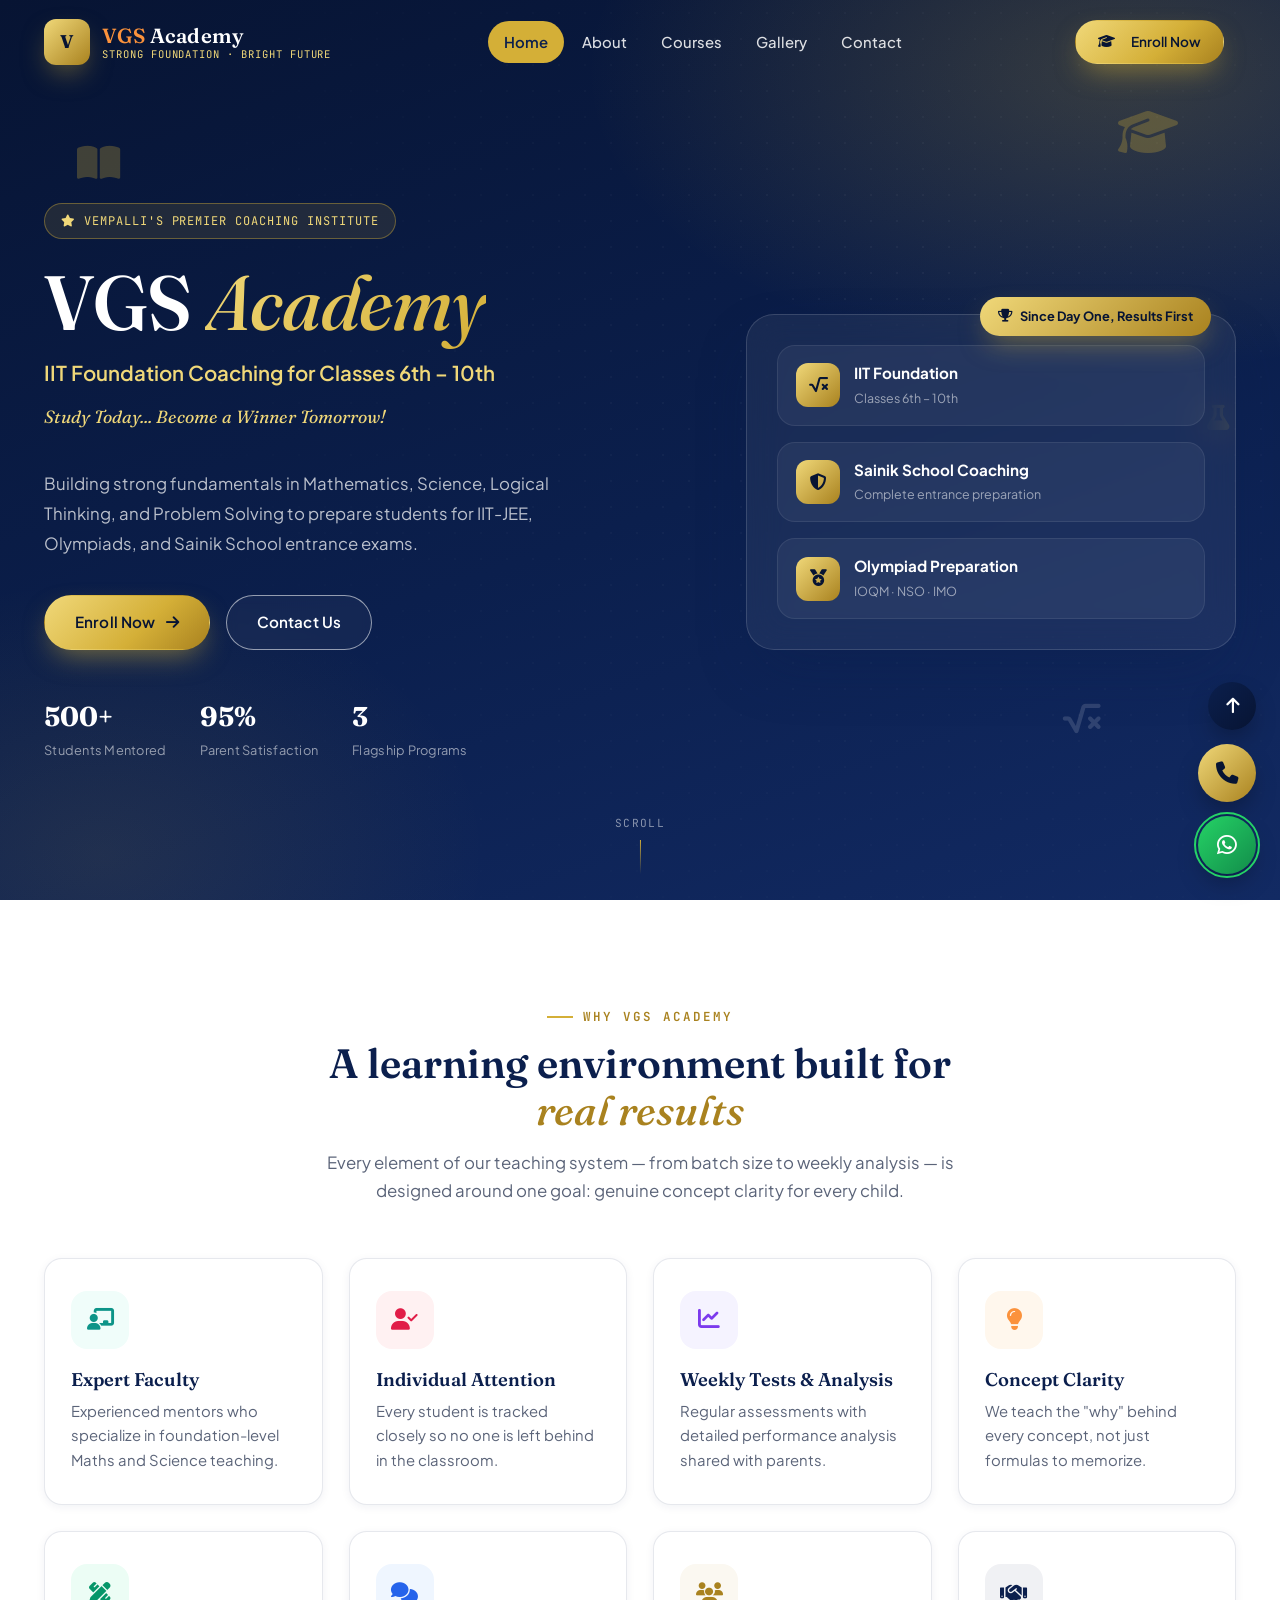
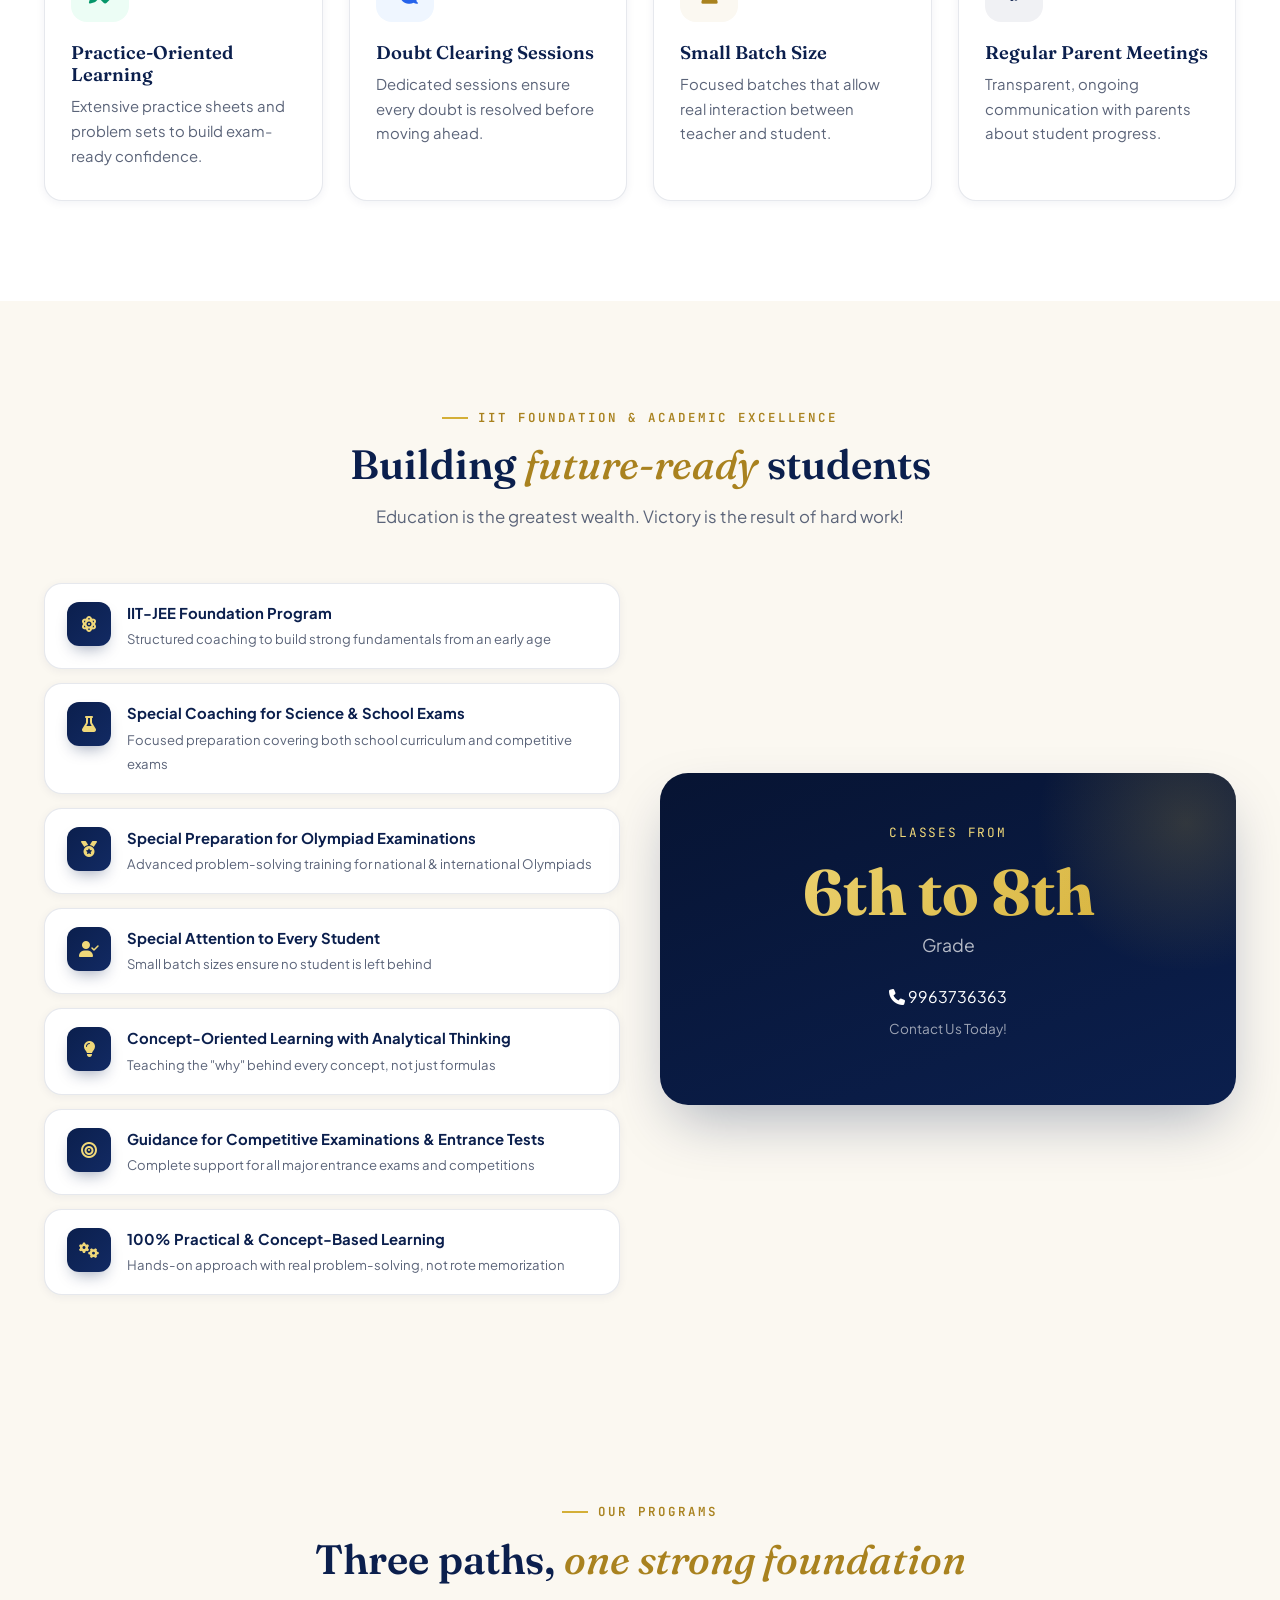
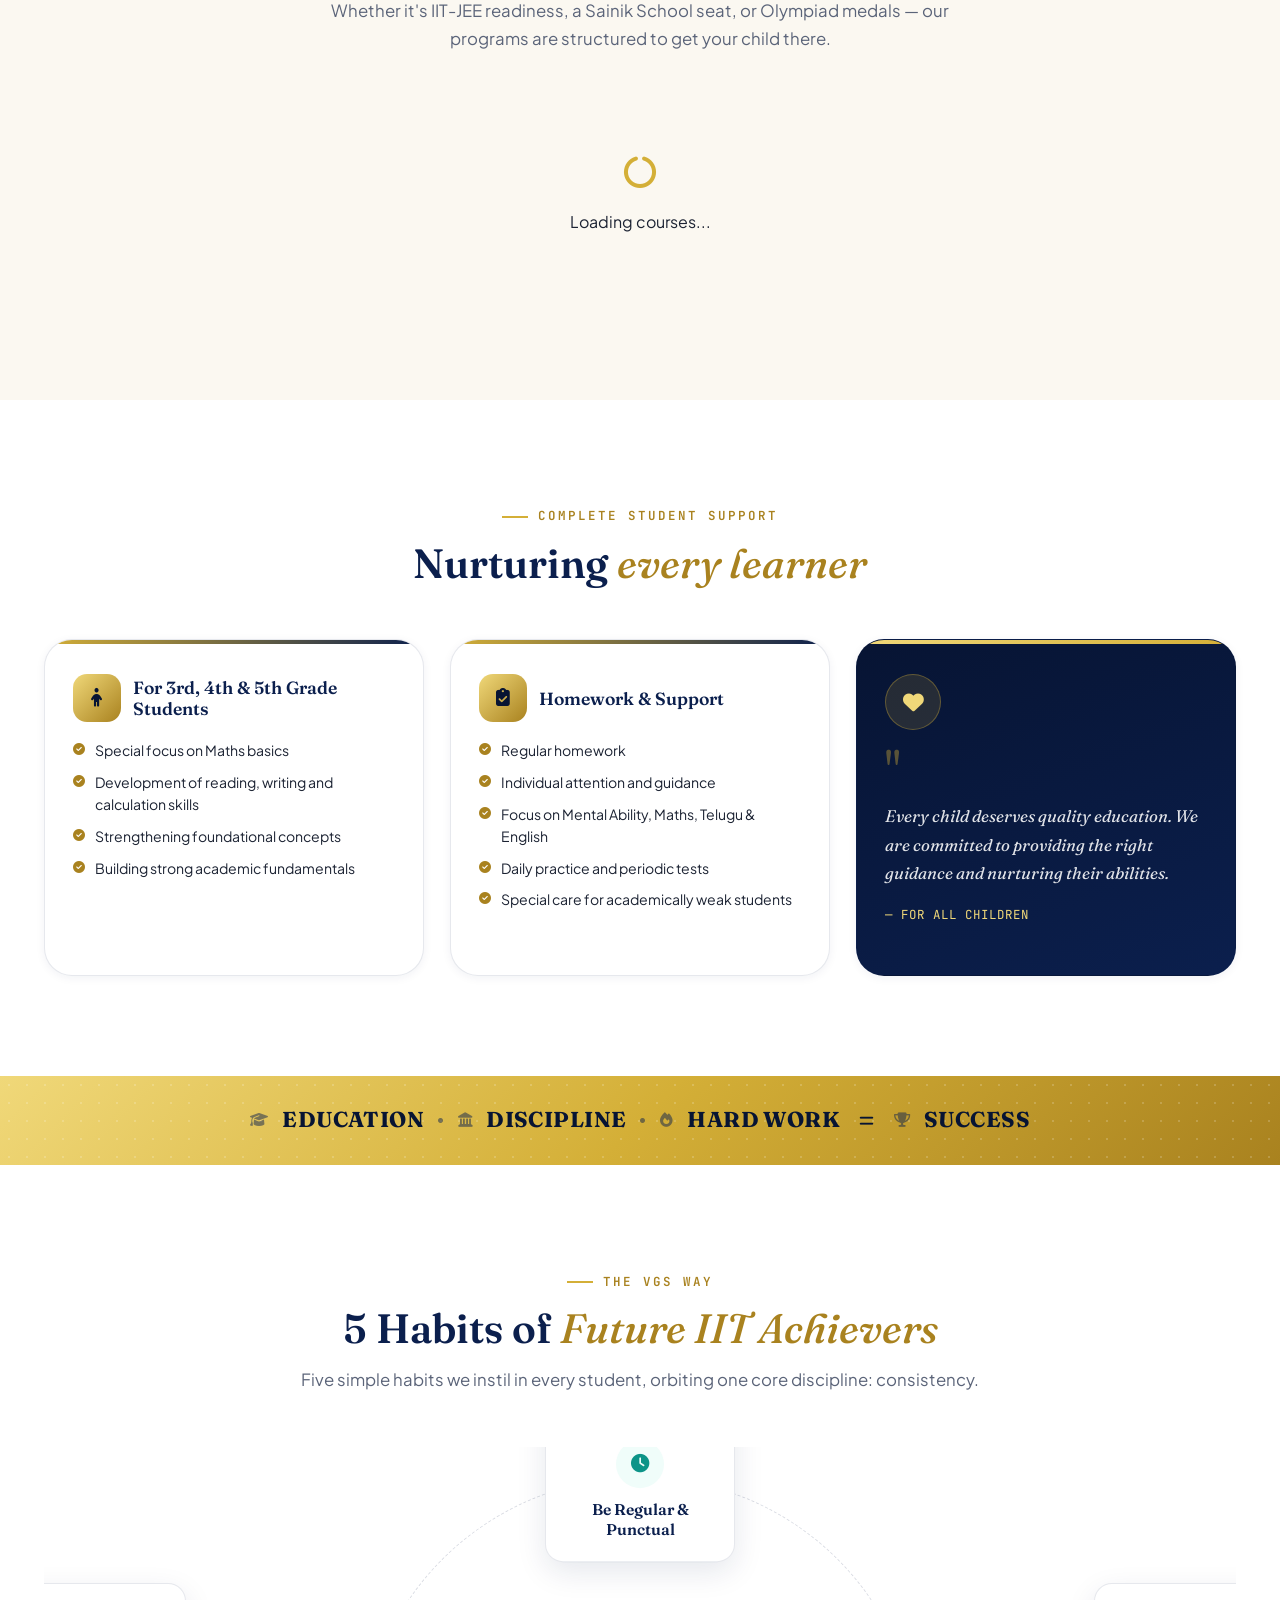
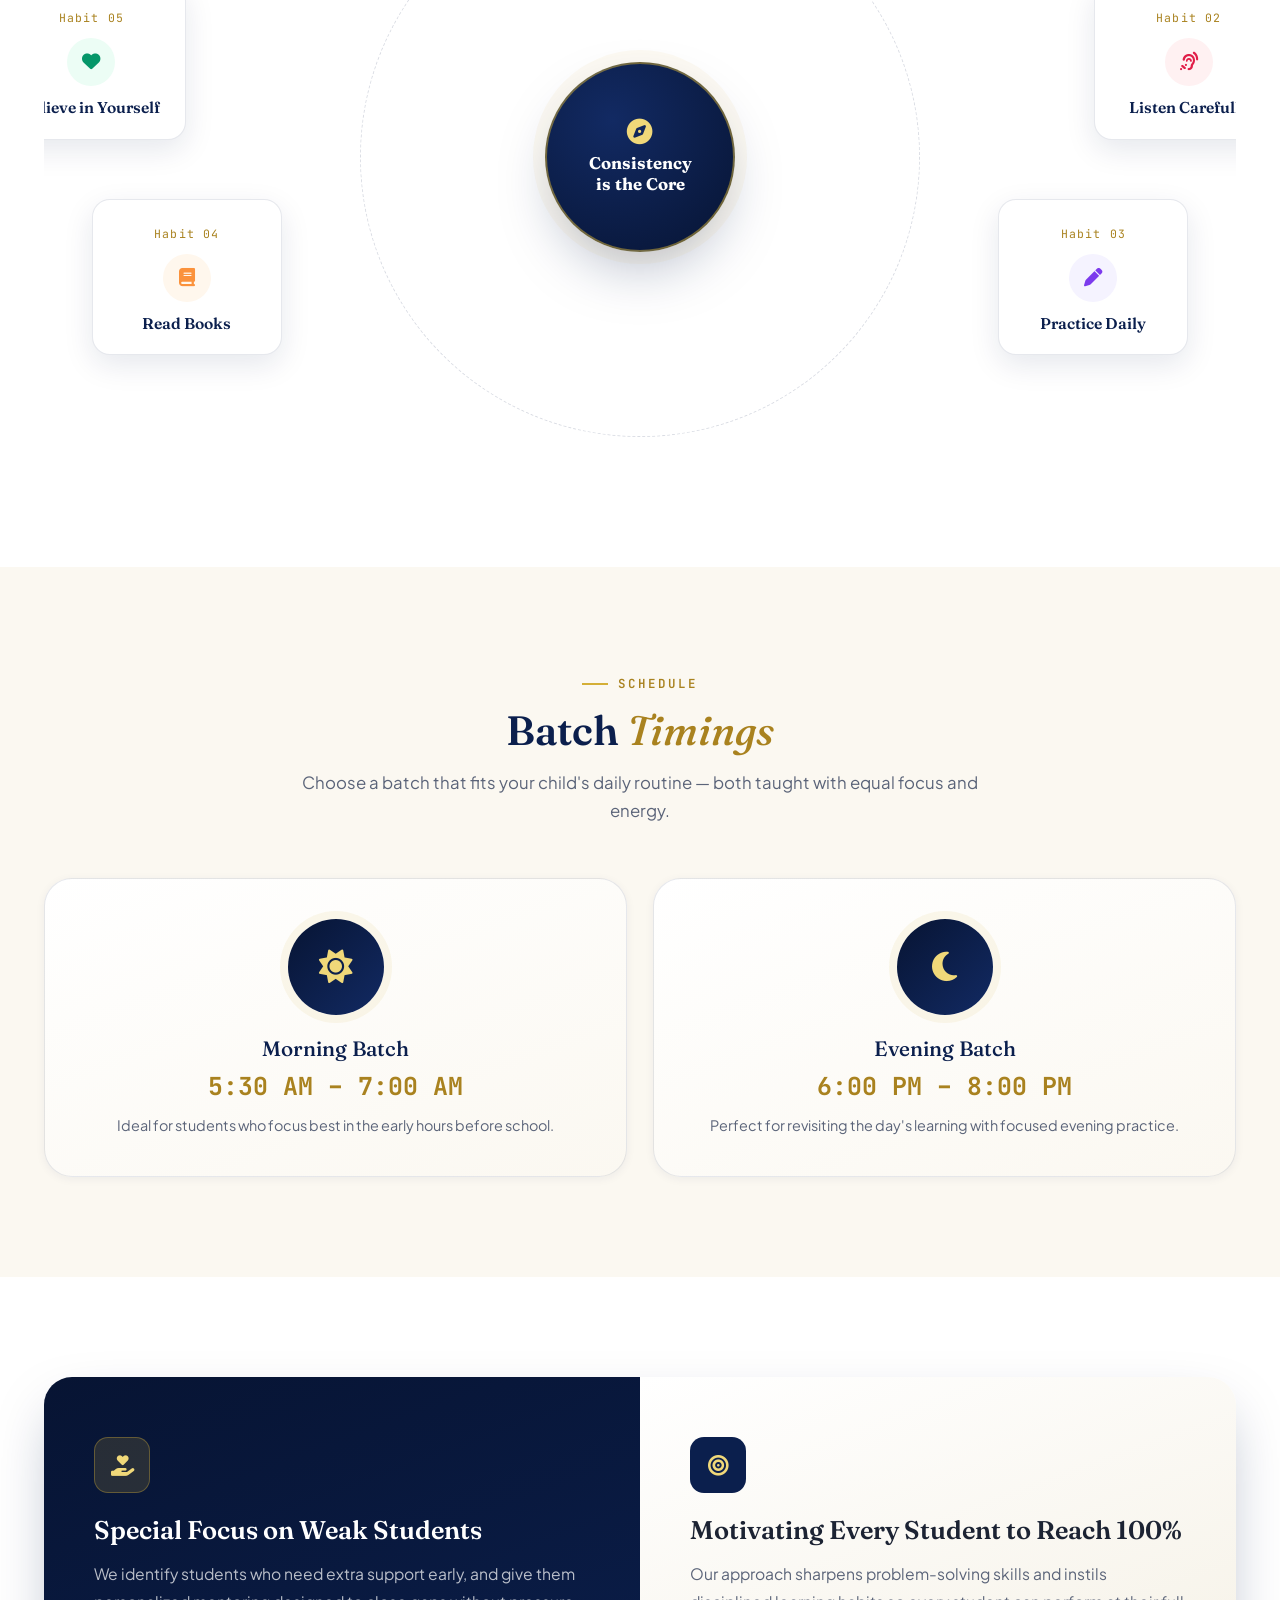
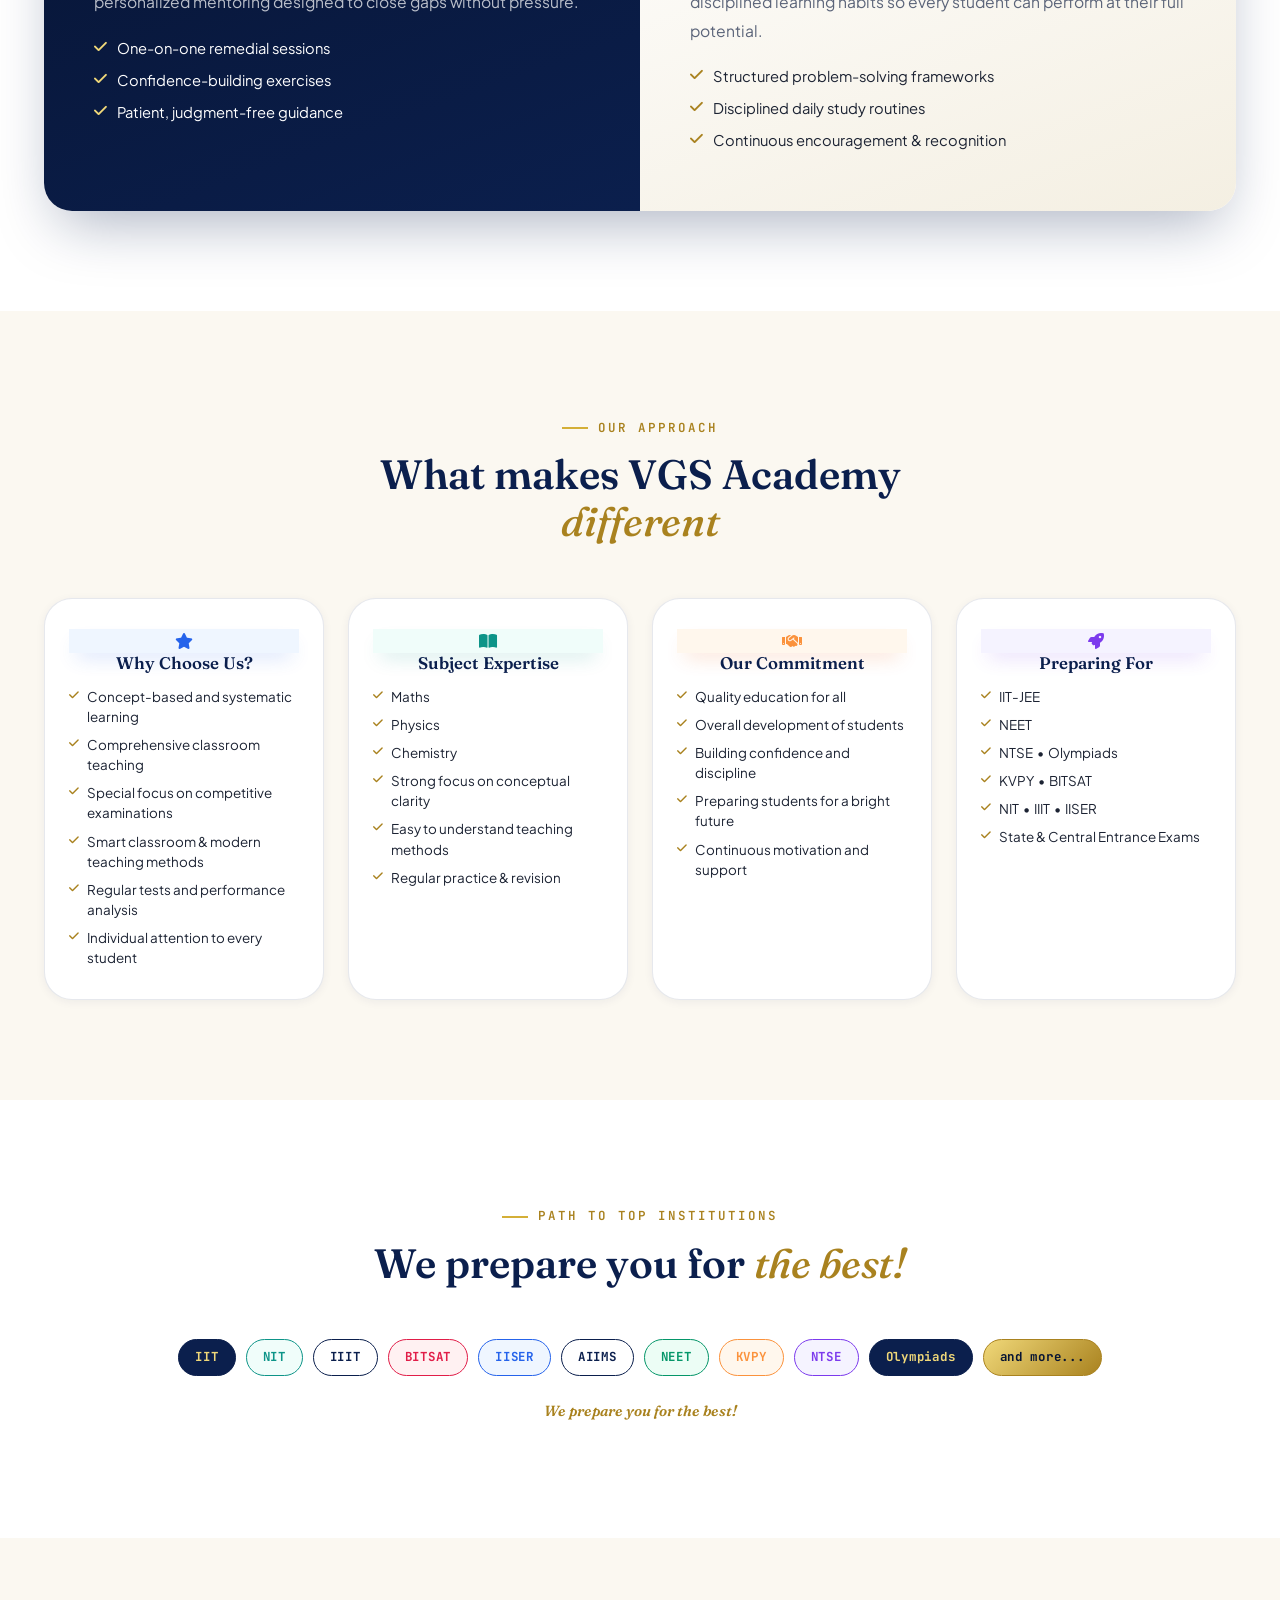
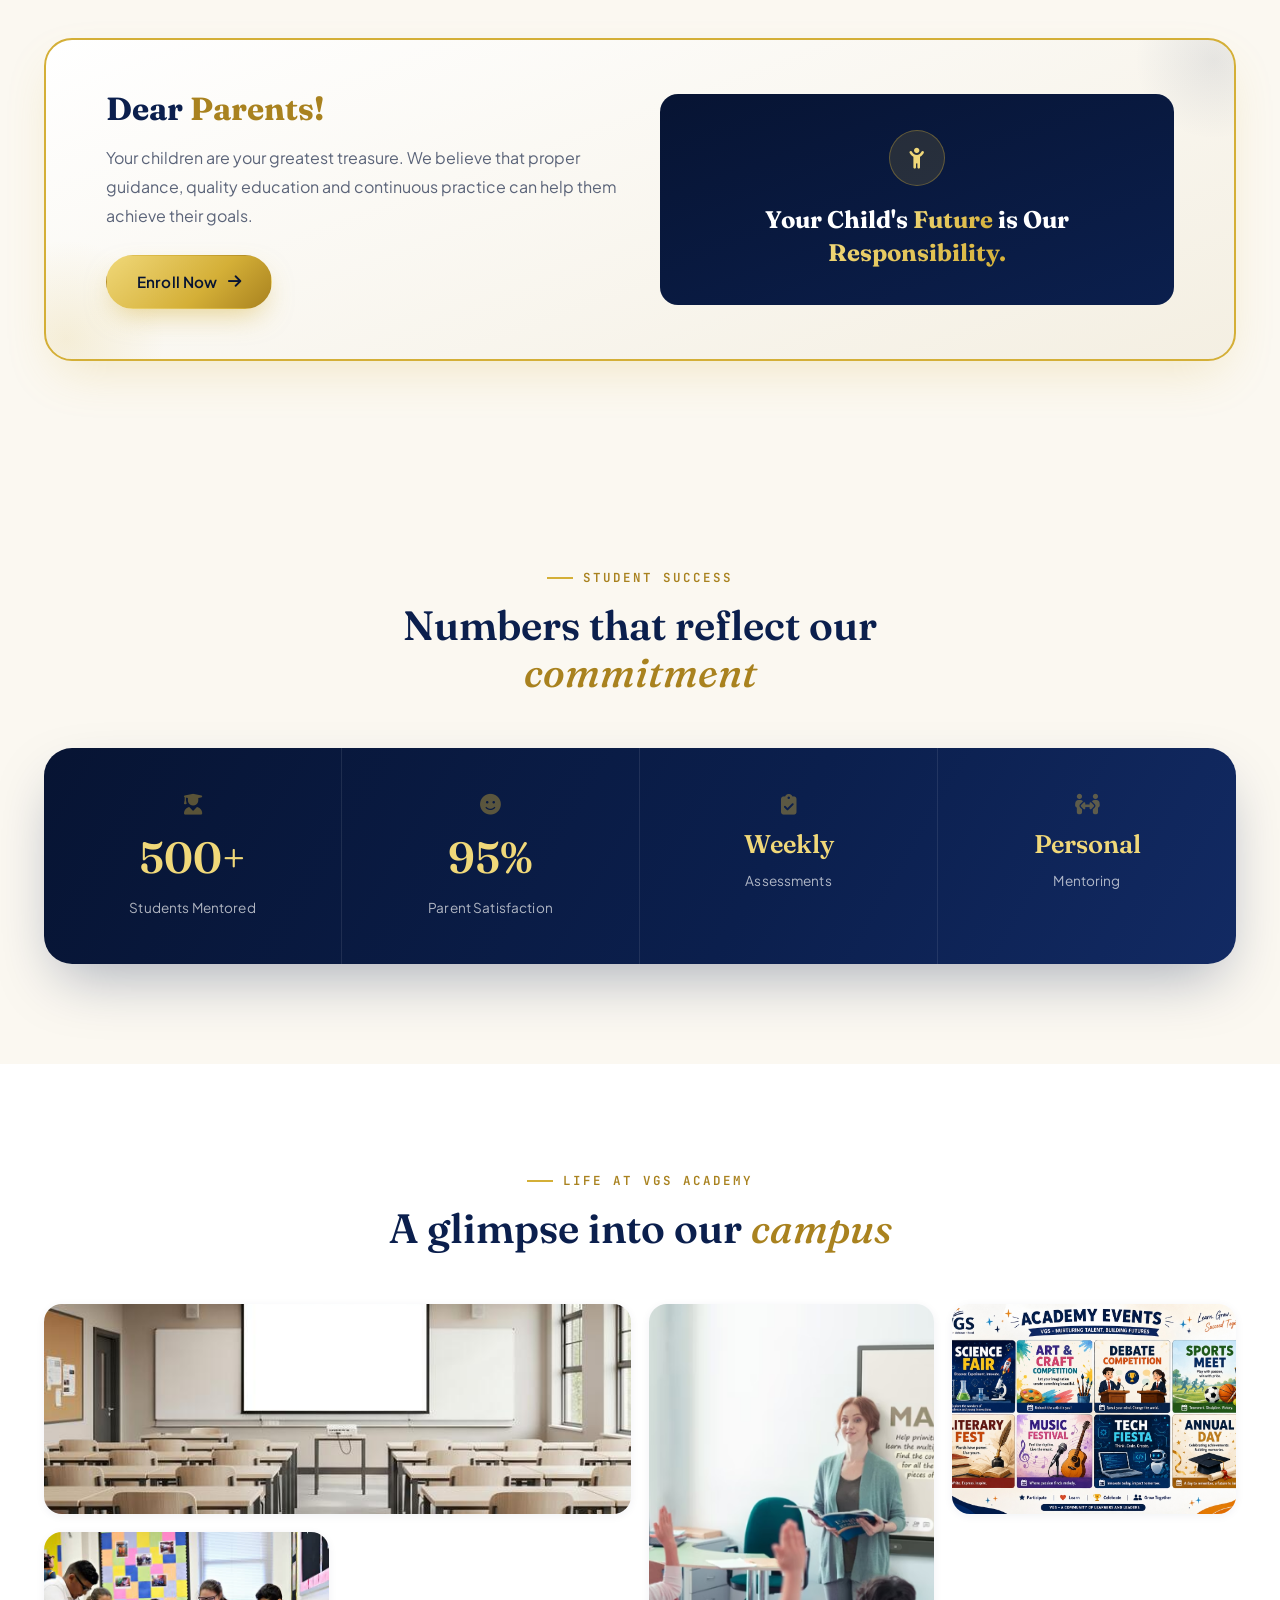
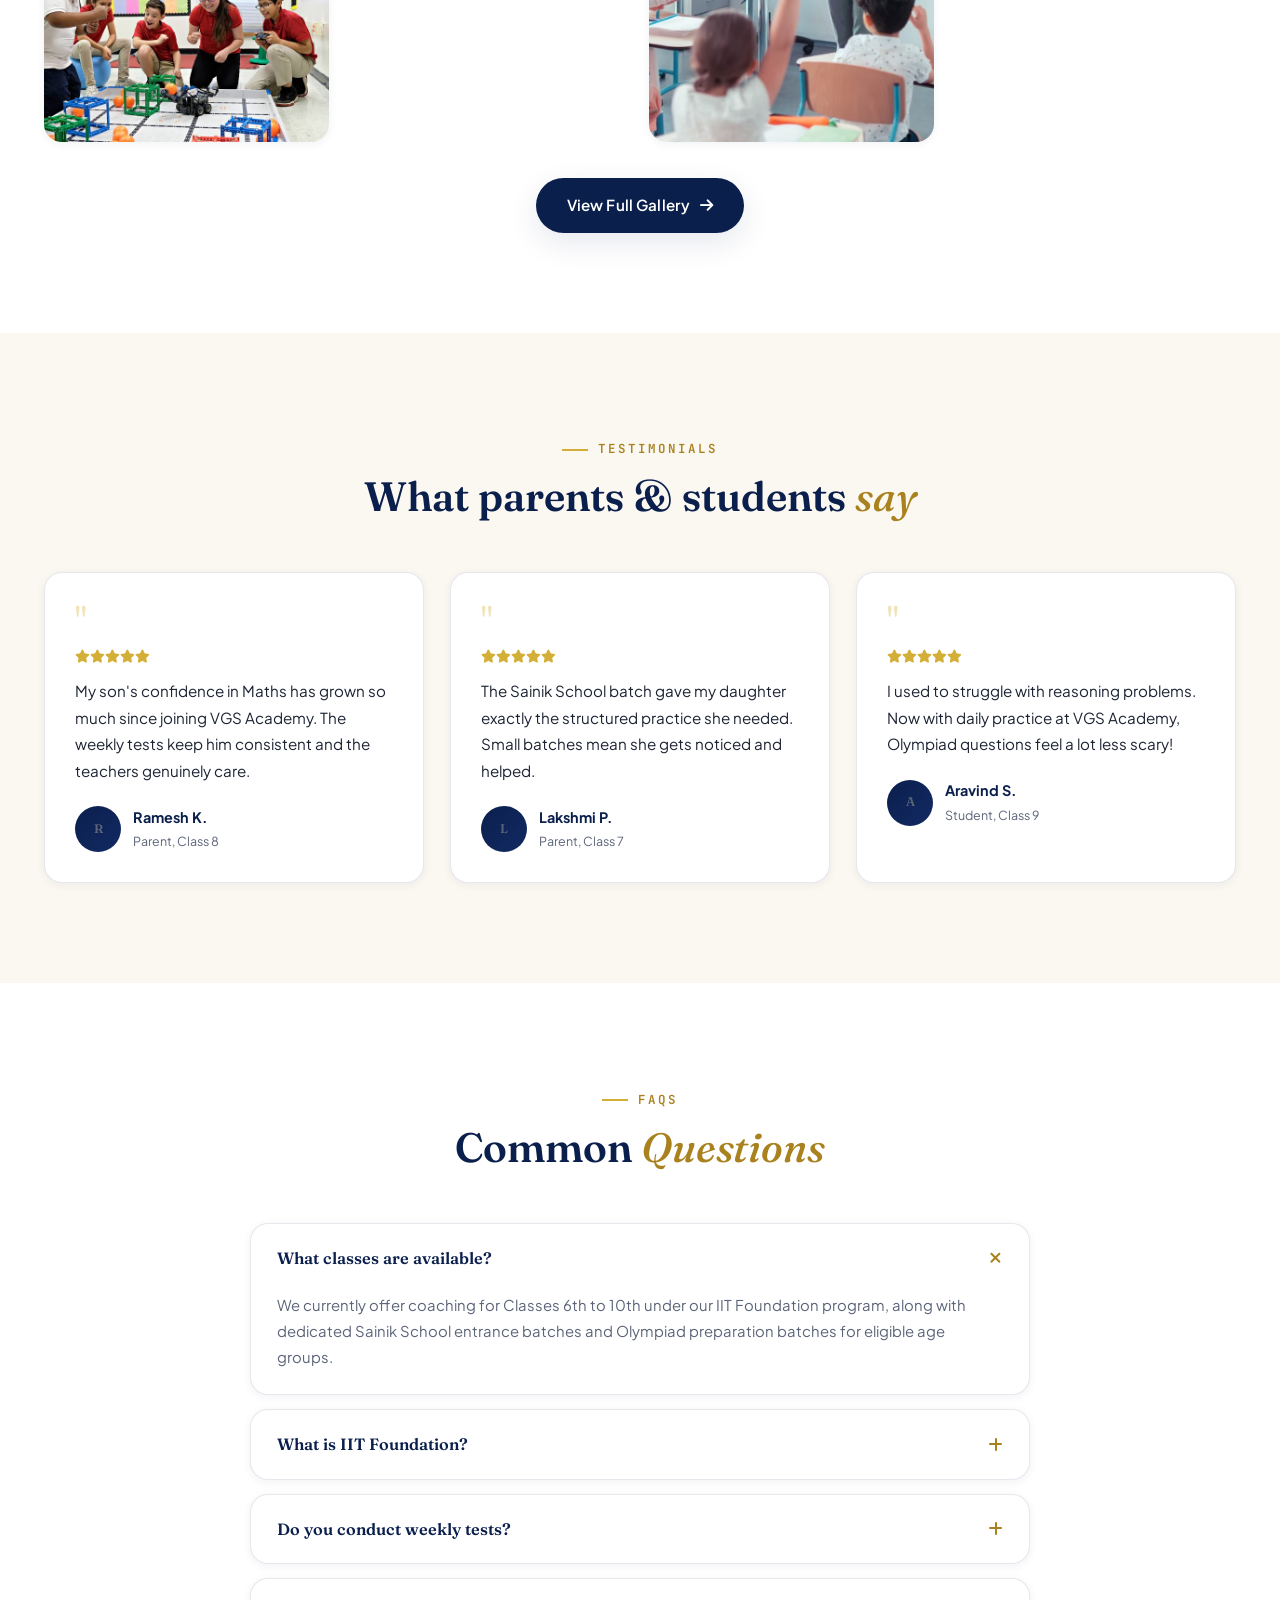
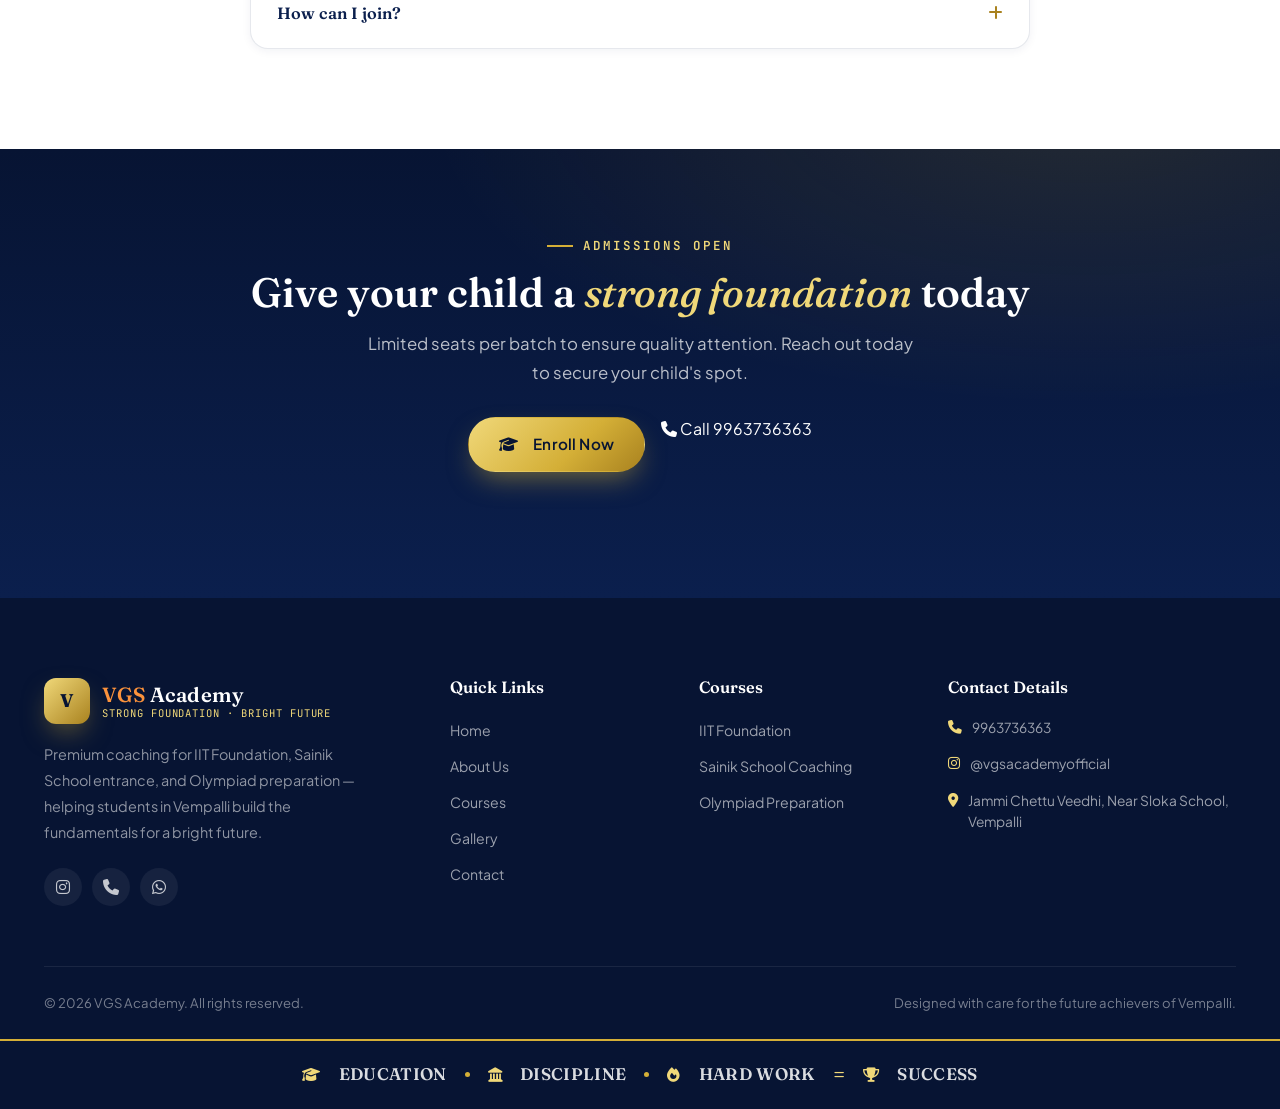
==== commit a2dae637: "Add Google OAuth, gallery, courses, admin panel and deployment config" ====
--- a/index.html
+++ b/index.html
@@ -10,13 +10,14 @@
 
 <!-- Fonts -->
 <link rel="preconnect" href="https://fonts.googleapis.com">
-<link href="https://fonts.googleapis.com/css2?family=Fraunces:ital,wght@0,500;0,600;0,700;1,500&family=Plus+Jakarta+Sans:wght@400;500;600;700;800&family=JetBrains+Mono:wght@500;600&display=swap" rel="stylesheet">
+<link href="https://fonts.googleapis.com/css2?family=Fraunces:ital,wght@0,500;0,600;0,700;1,500&family=Plus+Jakarta+Sans:wght@400;500;600;700;800&family=JetBrains+Mono:wght@500;600&family=Montserrat:wght@600;700;800&display=swap" rel="stylesheet">
 <!-- Font Awesome -->
 <link rel="stylesheet" href="https://cdnjs.cloudflare.com/ajax/libs/font-awesome/6.5.1/css/all.min.css">
 <!-- Bootstrap 5 -->
 <link rel="stylesheet" href="https://cdnjs.cloudflare.com/ajax/libs/bootstrap/5.3.3/css/bootstrap.min.css">
 <!-- Site Styles -->
 <link rel="stylesheet" href="css/style.css">
+<script src="https://accounts.google.com/gsi/client" async></script>
 </head>
 <body>
 
@@ -24,8 +25,8 @@
 <header class="navbar" id="navbar">
   <div class="container">
     <a href="index.html" class="brand">
-      <span class="brand-mark">V</span>
-      <span class="brand-text"><span class="name">VGS Academy</span><span class="tag">Strong Foundation · Bright Future</span></span>
+      <span class="brand-mark cms-nav-icon">V</span>
+      <span class="brand-text"><span class="name"><span class="vgs-text">VGS</span> <span class="academy-text">Academy</span></span><span class="tag">Strong Foundation · Bright Future</span></span>
     </a>
     <nav class="nav-links">
       <a href="index.html" class="active">Home</a>
@@ -35,7 +36,8 @@
       <a href="contact.html">Contact</a>
     </nav>
     <div class="nav-cta">
-      <a href="contact.html" class="btn btn-gold btn-sm">Enroll Now</a>
+      <a href="contact.html" class="btn btn-gold btn-sm"><i class="fa-solid fa-graduation-cap" style="margin-right: 5px;"></i>Enroll Now</a>
+      <div id="auth-container" class="auth-container"></div>
     </div>
     <button class="nav-toggle" aria-label="Open menu"><i class="fa-solid fa-bars"></i></button>
   </div>
@@ -43,7 +45,7 @@
 
 <div class="mobile-menu">
   <div class="mobile-menu-top">
-    <span class="brand-text"><span class="name" style="color:#fff;">VGS Academy</span></span>
+    <span class="brand-text"><span class="name"><span class="vgs-text">VGS</span> <span class="academy-text">Academy</span></span></span>
     <button class="mobile-close" aria-label="Close menu"><i class="fa-solid fa-xmark"></i></button>
   </div>
   <a href="index.html">Home</a>
@@ -51,7 +53,7 @@
   <a href="courses.html">Courses</a>
   <a href="gallery.html">Gallery</a>
   <a href="contact.html">Contact</a>
-  <a href="contact.html" class="btn btn-gold" style="margin-top:26px; font-size:1rem;">Enroll Now</a>
+  <a href="contact.html" class="btn btn-gold" style="margin-top:26px; font-size:1rem;"><i class="fa-solid fa-graduation-cap" style="margin-right: 5px;"></i>Enroll Now</a>
 </div>
 
 <!-- ===================== HERO ===================== -->
@@ -68,6 +70,7 @@
       <span class="hero-badge"><i class="fa-solid fa-star"></i> Vempalli's Premier Coaching Institute</span>
       <h1 class="hero-title">VGS <span class="accent">Academy</span></h1>
       <p class="hero-subtitle">IIT Foundation Coaching for Classes 6th – 10th</p>
+      <p class="hero-desc" style="margin-top:-8px;"><em style="color:var(--gold-light); font-family:var(--ff-display); font-size:1.1rem;">Study Today... Become a Winner Tomorrow!</em></p>
       <p class="hero-desc">Building strong fundamentals in Mathematics, Science, Logical Thinking, and Problem Solving to prepare students for IIT-JEE, Olympiads, and Sainik School entrance exams.</p>
       <div class="hero-ctas">
         <a href="contact.html" class="btn btn-gold">Enroll Now <i class="fa-solid fa-arrow-right"></i></a>
@@ -124,7 +127,57 @@
   </div>
 </section>
 
-<!-- ===================== COURSES ===================== -->
+<!-- ===================== IIT FOUNDATION & ACADEMIC EXCELLENCE ===================== -->
+<section class="section-pad bg-cream" id="iit-excellence">
+  <div class="container">
+    <div class="section-head center reveal">
+      <span class="eyebrow">IIT Foundation & Academic Excellence</span>
+      <h2 class="section-title">Building <em>future-ready</em> students</h2>
+      <p class="section-sub">Education is the greatest wealth. Victory is the result of hard work!</p>
+    </div>
+
+    <div class="iit-features-grid reveal">
+      <div class="iit-features-list">
+        <div class="iit-feature-item">
+          <span class="ifi-icon"><i class="fa-solid fa-atom"></i></span>
+          <div class="ifi-text"><b>IIT-JEE Foundation Program</b><span>Structured coaching to build strong fundamentals from an early age</span></div>
+        </div>
+        <div class="iit-feature-item">
+          <span class="ifi-icon"><i class="fa-solid fa-flask"></i></span>
+          <div class="ifi-text"><b>Special Coaching for Science & School Exams</b><span>Focused preparation covering both school curriculum and competitive exams</span></div>
+        </div>
+        <div class="iit-feature-item">
+          <span class="ifi-icon"><i class="fa-solid fa-medal"></i></span>
+          <div class="ifi-text"><b>Special Preparation for Olympiad Examinations</b><span>Advanced problem-solving training for national & international Olympiads</span></div>
+        </div>
+        <div class="iit-feature-item">
+          <span class="ifi-icon"><i class="fa-solid fa-user-check"></i></span>
+          <div class="ifi-text"><b>Special Attention to Every Student</b><span>Small batch sizes ensure no student is left behind</span></div>
+        </div>
+        <div class="iit-feature-item">
+          <span class="ifi-icon"><i class="fa-solid fa-lightbulb"></i></span>
+          <div class="ifi-text"><b>Concept-Oriented Learning with Analytical Thinking</b><span>Teaching the "why" behind every concept, not just formulas</span></div>
+        </div>
+        <div class="iit-feature-item">
+          <span class="ifi-icon"><i class="fa-solid fa-bullseye"></i></span>
+          <div class="ifi-text"><b>Guidance for Competitive Examinations & Entrance Tests</b><span>Complete support for all major entrance exams and competitions</span></div>
+        </div>
+        <div class="iit-feature-item">
+          <span class="ifi-icon"><i class="fa-solid fa-gears"></i></span>
+          <div class="ifi-text"><b>100% Practical & Concept-Based Learning</b><span>Hands-on approach with real problem-solving, not rote memorization</span></div>
+        </div>
+      </div>
+
+      <div class="iit-highlight-card">
+        <span class="grade-badge">Classes From</span>
+        <div class="grade-big">6th to 8th</div>
+        <div class="grade-sub">Grade</div>
+        <a href="tel:9963736363" class="cms-phone" class="phone-cta"><i class="fa-solid fa-phone"></i> 9963736363</a>
+        <p style="color:rgba(255,255,255,0.6); font-size:.85rem; margin-top:10px;">Contact Us Today!</p>
+      </div>
+    </div>
+  </div>
+</section>
 <section class="section-pad bg-cream" id="courses">
   <div class="container">
     <div class="section-head center reveal">
@@ -133,62 +186,133 @@
       <p class="section-sub">Whether it's IIT-JEE readiness, a Sainik School seat, or Olympiad medals — our programs are structured to get your child there.</p>
     </div>
 
-    <div class="grid grid-3">
-      <div class="course-card reveal">
-        <div class="cc-head">
-          <span class="cc-num">Program 01</span>
-          <div class="cc-icon"><i class="fa-solid fa-square-root-variable"></i></div>
-          <h3>IIT Foundation</h3>
-        </div>
-        <div class="cc-body">
-          <p class="desc">For Classes 6th – 10th. Strong concepts in Maths &amp; Science that prepare students for future IIT-JEE success.</p>
-          <ul class="course-list">
-            <li><i class="fa-solid fa-check"></i> Classes 6th – 10th</li>
-            <li><i class="fa-solid fa-check"></i> Strong Maths &amp; Science concepts</li>
-            <li><i class="fa-solid fa-check"></i> Preparation for future IIT-JEE</li>
-          </ul>
-          <a href="courses.html#iit-foundation" class="btn btn-navy btn-block">Learn More</a>
-        </div>
-      </div>
-
-      <div class="course-card reveal reveal-delay-1">
-        <div class="cc-head">
-          <span class="cc-num">Program 02</span>
-          <div class="cc-icon"><i class="fa-solid fa-shield-halved"></i></div>
-          <h3>Sainik School Coaching</h3>
-        </div>
-        <div class="cc-body">
-          <p class="desc">Complete entrance preparation covering every section of the Sainik School entrance exam.</p>
-          <ul class="course-list">
-            <li><i class="fa-solid fa-check"></i> Reasoning</li>
-            <li><i class="fa-solid fa-check"></i> Mathematics</li>
-            <li><i class="fa-solid fa-check"></i> English</li>
-            <li><i class="fa-solid fa-check"></i> General Knowledge</li>
-          </ul>
-          <a href="courses.html#sainik-school" class="btn btn-navy btn-block">Learn More</a>
-        </div>
-      </div>
-
-      <div class="course-card reveal reveal-delay-2">
-        <div class="cc-head">
-          <span class="cc-num">Program 03</span>
-          <div class="cc-icon"><i class="fa-solid fa-medal"></i></div>
-          <h3>Olympiad Preparation</h3>
-        </div>
-        <div class="cc-body">
-          <p class="desc">Focused training for national and international Olympiads and science competitions.</p>
-          <ul class="course-list">
-            <li><i class="fa-solid fa-check"></i> IOQM</li>
-            <li><i class="fa-solid fa-check"></i> NSO</li>
-            <li><i class="fa-solid fa-check"></i> IMO &amp; Science Olympiads</li>
-            <li><i class="fa-solid fa-check"></i> Logical Reasoning</li>
-          </ul>
-          <a href="courses.html#olympiad" class="btn btn-navy btn-block">Learn More</a>
-        </div>
-      </div>
-    </div>
-  </div>
-</section>
+    
+    <div class="grid grid-3" id="dynamic-courses-grid">
+      <div style="grid-column: 1 / -1; text-align:center; padding: 50px;">
+        <i class="fa-solid fa-circle-notch fa-spin" style="font-size:2rem; color:var(--gold);"></i>
+        <p style="margin-top:20px;">Loading courses...</p>
+      </div>
+    </div>
+    <script>
+    document.addEventListener('DOMContentLoaded', async function() {
+      try {
+        const res = await fetch('/api/courses');
+        const data = await res.json();
+        if (data.success && data.courses.length > 0) {
+          const container = document.getElementById('dynamic-courses-grid');
+          let coursesHtml = '';
+          data.courses.forEach((c, index) => {
+            const delay = index > 0 ? `reveal-delay-${index}` : '';
+            let bulletsList = '';
+            if (c.bullets) {
+              bulletsList = c.bullets.split(',').slice(0, 4).map(b => `<li><i class="fa-solid fa-check"></i> ${b.trim()}</li>`).join('');
+            }
+            let iconOrImage = `<div class="cc-icon"><i class="${c.icon}"></i></div>`;
+            if (c.image_url) {
+                iconOrImage = `<div style="width:100%; height:180px; margin-bottom:15px; border-radius:12px; overflow:hidden;"><img src="${c.image_url}" alt="${c.title}" style="width:100%; height:100%; object-fit:cover;"></div>`;
+            }
+            coursesHtml += `
+              <div class="course-card reveal ${delay}" style="display:flex; flex-direction:column; justify-content:space-between;">
+                <div class="cc-head" style="margin-bottom:0;">
+                  <span class="cc-num">Program 0${index + 1}</span>
+                  ${iconOrImage}
+                  <h3 style="margin-top: ${c.image_url ? '15px' : '20px'};">${c.title}</h3>
+                </div>
+                <div class="cc-body">
+                  <p class="desc">${c.subtitle}</p>
+                  <ul class="course-list">
+                    ${bulletsList}
+                  </ul>
+                  <a href="courses.html#course-${c.id}" class="btn btn-navy btn-block" style="margin-top:15px;">Learn More</a>
+                </div>
+              </div>
+            `;
+          });
+          container.innerHTML = coursesHtml;
+          
+          if ('IntersectionObserver' in window) {
+            const io = new IntersectionObserver((entries) => {
+              entries.forEach(entry => {
+                if (entry.isIntersecting) {
+                  entry.target.classList.add('in');
+                  io.unobserve(entry.target);
+                }
+              });
+            }, { threshold: 0.12, rootMargin: '0px 0px -40px 0px' });
+            container.querySelectorAll('.reveal').forEach(el => io.observe(el));
+          } else {
+            container.querySelectorAll('.reveal').forEach(el => el.classList.add('in'));
+          }
+        }
+      } catch(e) {
+        console.error('Failed to load courses', e);
+      }
+    });
+    </script>
+
+  </div>
+</section>
+
+<!-- ===================== PRIMARY CLASSES / HOMEWORK / QUOTE ===================== -->
+<section class="section-pad" id="primary-info">
+  <div class="container">
+    <div class="section-head center reveal">
+      <span class="eyebrow">Complete Student Support</span>
+      <h2 class="section-title">Nurturing <em>every learner</em></h2>
+    </div>
+
+    <div class="primary-info-grid">
+      <div class="info-panel reveal">
+        <div class="ip-head">
+          <span class="ip-icon"><i class="fa-solid fa-child"></i></span>
+          <h3>For 3rd, 4th & 5th Grade Students</h3>
+        </div>
+        <ul>
+          <li><i class="fa-solid fa-circle-check"></i> Special focus on Maths basics</li>
+          <li><i class="fa-solid fa-circle-check"></i> Development of reading, writing and calculation skills</li>
+          <li><i class="fa-solid fa-circle-check"></i> Strengthening foundational concepts</li>
+          <li><i class="fa-solid fa-circle-check"></i> Building strong academic fundamentals</li>
+        </ul>
+      </div>
+
+      <div class="info-panel reveal reveal-delay-1">
+        <div class="ip-head">
+          <span class="ip-icon"><i class="fa-solid fa-clipboard-check"></i></span>
+          <h3>Homework & Support</h3>
+        </div>
+        <ul>
+          <li><i class="fa-solid fa-circle-check"></i> Regular homework</li>
+          <li><i class="fa-solid fa-circle-check"></i> Individual attention and guidance</li>
+          <li><i class="fa-solid fa-circle-check"></i> Focus on Mental Ability, Maths, Telugu & English</li>
+          <li><i class="fa-solid fa-circle-check"></i> Daily practice and periodic tests</li>
+          <li><i class="fa-solid fa-circle-check"></i> Special care for academically weak students</li>
+        </ul>
+      </div>
+
+      <div class="info-panel quote-panel reveal reveal-delay-2">
+        <div class="quote-icon"><i class="fa-solid fa-heart"></i></div>
+        <div class="quote-mark">"</div>
+        <blockquote>Every child deserves quality education. We are committed to providing the right guidance and nurturing their abilities.</blockquote>
+        <p style="color:var(--gold-light); font-family:var(--ff-mono); font-size:.78rem; margin-top:18px; letter-spacing:.08em; text-transform:uppercase;">— For All Children</p>
+      </div>
+    </div>
+  </div>
+</section>
+
+<!-- ===================== TAGLINE STRIP ===================== -->
+<div class="tagline-strip">
+  <div class="container">
+    <div class="tagline-text">
+      <i class="fa-solid fa-graduation-cap"></i> EDUCATION
+      <i class="fa-solid fa-circle" style="font-size:5px;"></i> 
+      <i class="fa-solid fa-landmark"></i> DISCIPLINE
+      <i class="fa-solid fa-circle" style="font-size:5px;"></i>
+      <i class="fa-solid fa-fire"></i> HARD WORK
+      <span style="font-size:1.4em; margin:0 4px;">=</span>
+      <i class="fa-solid fa-trophy"></i> SUCCESS
+    </div>
+  </div>
+</div>
 
 <!-- ===================== 5 HABITS — COMPASS ===================== -->
 <section class="section-pad" id="habits">
@@ -271,6 +395,118 @@
           <li><i class="fa-solid fa-check"></i> Disciplined daily study routines</li>
           <li><i class="fa-solid fa-check"></i> Continuous encouragement &amp; recognition</li>
         </ul>
+      </div>
+    </div>
+  </div>
+</section>
+
+<!-- ===================== BROCHURE INFO GRID ===================== -->
+<section class="section-pad bg-cream" id="brochure-info">
+  <div class="container">
+    <div class="section-head center reveal">
+      <span class="eyebrow">Our Approach</span>
+      <h2 class="section-title">What makes VGS Academy <em>different</em></h2>
+    </div>
+
+    <div class="brochure-grid">
+      <!-- Why Choose Us -->
+      <div class="brochure-card reveal">
+        <div class="bc-icon"><i class="fa-solid fa-star"></i></div>
+        <h3>Why Choose Us?</h3>
+        <ul>
+          <li><i class="fa-solid fa-check"></i> Concept-based and systematic learning</li>
+          <li><i class="fa-solid fa-check"></i> Comprehensive classroom teaching</li>
+          <li><i class="fa-solid fa-check"></i> Special focus on competitive examinations</li>
+          <li><i class="fa-solid fa-check"></i> Smart classroom & modern teaching methods</li>
+          <li><i class="fa-solid fa-check"></i> Regular tests and performance analysis</li>
+          <li><i class="fa-solid fa-check"></i> Individual attention to every student</li>
+        </ul>
+      </div>
+
+      <!-- Subject Expertise -->
+      <div class="brochure-card reveal reveal-delay-1">
+        <div class="bc-icon"><i class="fa-solid fa-book-open"></i></div>
+        <h3>Subject Expertise</h3>
+        <ul>
+          <li><i class="fa-solid fa-check"></i> Maths</li>
+          <li><i class="fa-solid fa-check"></i> Physics</li>
+          <li><i class="fa-solid fa-check"></i> Chemistry</li>
+          <li><i class="fa-solid fa-check"></i> Strong focus on conceptual clarity</li>
+          <li><i class="fa-solid fa-check"></i> Easy to understand teaching methods</li>
+          <li><i class="fa-solid fa-check"></i> Regular practice & revision</li>
+        </ul>
+      </div>
+
+      <!-- Our Commitment -->
+      <div class="brochure-card reveal reveal-delay-2">
+        <div class="bc-icon"><i class="fa-solid fa-handshake"></i></div>
+        <h3>Our Commitment</h3>
+        <ul>
+          <li><i class="fa-solid fa-check"></i> Quality education for all</li>
+          <li><i class="fa-solid fa-check"></i> Overall development of students</li>
+          <li><i class="fa-solid fa-check"></i> Building confidence and discipline</li>
+          <li><i class="fa-solid fa-check"></i> Preparing students for a bright future</li>
+          <li><i class="fa-solid fa-check"></i> Continuous motivation and support</li>
+        </ul>
+      </div>
+
+      <!-- Preparing For -->
+      <div class="brochure-card reveal reveal-delay-3">
+        <div class="bc-icon"><i class="fa-solid fa-rocket"></i></div>
+        <h3>Preparing For</h3>
+        <ul>
+          <li><i class="fa-solid fa-check"></i> IIT-JEE</li>
+          <li><i class="fa-solid fa-check"></i> NEET</li>
+          <li><i class="fa-solid fa-check"></i> NTSE &nbsp;&bull;&nbsp; Olympiads</li>
+          <li><i class="fa-solid fa-check"></i> KVPY &nbsp;&bull;&nbsp; BITSAT</li>
+          <li><i class="fa-solid fa-check"></i> NIT &nbsp;&bull;&nbsp; IIIT &nbsp;&bull;&nbsp; IISER</li>
+          <li><i class="fa-solid fa-check"></i> State & Central Entrance Exams</li>
+        </ul>
+      </div>
+    </div>
+  </div>
+</section>
+
+<!-- ===================== PATH TO TOP INSTITUTIONS ===================== -->
+<section class="section-pad" id="top-institutions">
+  <div class="container">
+    <div class="section-head center reveal">
+      <span class="eyebrow">Path to Top Institutions</span>
+      <h2 class="section-title">We prepare you for <em>the best!</em></h2>
+    </div>
+    <div class="reveal" style="text-align:center;">
+      <div class="institution-badges">
+        <span class="inst-badge navy">IIT</span>
+        <span class="inst-badge teal">NIT</span>
+        <span class="inst-badge outline">IIIT</span>
+        <span class="inst-badge rose">BITSAT</span>
+        <span class="inst-badge blue">IISER</span>
+        <span class="inst-badge outline">AIIMS</span>
+        <span class="inst-badge green">NEET</span>
+        <span class="inst-badge orange">KVPY</span>
+        <span class="inst-badge violet">NTSE</span>
+        <span class="inst-badge navy">Olympiads</span>
+        <span class="inst-badge gold" style="background: linear-gradient(135deg, var(--gold-light), var(--gold-deep)); border-color: var(--gold-deep);">and more...</span>
+      </div>
+      <p class="prepare-text" style="margin-top:24px;">We prepare you for the best!</p>
+    </div>
+  </div>
+</section>
+
+<!-- ===================== DEAR PARENTS ===================== -->
+<section class="section-pad bg-cream parents-section" id="dear-parents">
+  <div class="container">
+    <div class="parents-card reveal">
+      <div class="parents-left">
+        <h3>Dear <span>Parents!</span></h3>
+        <p>Your children are your greatest treasure. We believe that proper guidance, quality education and continuous practice can help them achieve their goals.</p>
+        <div style="margin-top:24px;">
+          <a href="contact.html" class="btn btn-gold">Enroll Now <i class="fa-solid fa-arrow-right"></i></a>
+        </div>
+      </div>
+      <div class="responsibility-box">
+        <div class="rb-icon"><i class="fa-solid fa-child-reaching"></i></div>
+        <h3>Your Child's <span>Future</span> is Our <span>Responsibility.</span></h3>
       </div>
     </div>
   </div>
@@ -377,8 +613,8 @@
       <h2 class="section-title" style="color:#fff;">Give your child a <em style="color:var(--gold-light);">strong foundation</em> today</h2>
       <p class="section-sub" style="color:rgba(255,255,255,0.72); max-width:560px; margin:0 auto 30px;">Limited seats per batch to ensure quality attention. Reach out today to secure your child's spot.</p>
       <div class="hero-ctas" style="justify-content:center;">
-        <a href="contact.html" class="btn btn-gold">Enroll Now</a>
-        <a href="tel:9963736363" class="btn btn-outline-light"><i class="fa-solid fa-phone"></i> Call 9963736363</a>
+        <a href="contact.html" class="btn btn-gold"><i class="fa-solid fa-graduation-cap" style="margin-right: 5px;"></i>Enroll Now</a>
+        <a href="tel:9963736363" class="cms-phone" class="btn btn-outline-light"><i class="fa-solid fa-phone"></i> Call 9963736363</a>
       </div>
     </div>
   </div>
@@ -390,13 +626,13 @@
     <div class="footer-grid">
       <div class="footer-brand">
         <div class="brand">
-          <span class="brand-mark">V</span>
-          <span class="brand-text"><span class="name" style="color:#fff;">VGS Academy</span><span class="tag">Strong Foundation · Bright Future</span></span>
+          <span class="brand-mark cms-nav-icon">V</span>
+          <span class="brand-text"><span class="name"><span class="vgs-text">VGS</span> <span class="academy-text">Academy</span></span><span class="tag">Strong Foundation · Bright Future</span></span>
         </div>
         <p>Premium coaching for IIT Foundation, Sainik School entrance, and Olympiad preparation — helping students in Vempalli build the fundamentals for a bright future.</p>
         <div class="footer-socials">
-          <a href="https://instagram.com/vgsacademyofficial" target="_blank" rel="noopener" aria-label="Instagram"><i class="fa-brands fa-instagram"></i></a>
-          <a href="tel:9963736363" aria-label="Call"><i class="fa-solid fa-phone"></i></a>
+          <a href="https://instagram.com/vgsacademyofficial" class="cms-instagram" target="_blank" rel="noopener" aria-label="Instagram"><i class="fa-brands fa-instagram"></i></a>
+          <a href="tel:9963736363" class="cms-phone" aria-label="Call"><i class="fa-solid fa-phone"></i></a>
           <a href="https://wa.me/919963736363" target="_blank" rel="noopener" aria-label="WhatsApp"><i class="fa-brands fa-whatsapp"></i></a>
         </div>
       </div>
@@ -420,9 +656,9 @@
       </div>
       <div>
         <h4>Contact Details</h4>
-        <div class="contact-mini"><i class="fa-solid fa-phone"></i><span>9963736363</span></div>
+        <div class="contact-mini"><i class="fa-solid fa-phone"></i><span class="cms-phone-text">9963736363</span></div>
         <div class="contact-mini"><i class="fa-brands fa-instagram"></i><span>@vgsacademyofficial</span></div>
-        <div class="contact-mini"><i class="fa-solid fa-location-dot"></i><span>Jammi Chettu Veedhi, Near Sloka School, Vempalli</span></div>
+        <div class="contact-mini"><i class="fa-solid fa-location-dot"></i><span class="cms-location">Jammi Chettu Veedhi, Near Sloka School, Vempalli</span></div>
       </div>
     </div>
     <div class="footer-bottom">
@@ -432,10 +668,25 @@
   </div>
 </footer>
 
+<!-- ===================== EDUCATION TAGLINE BAR ===================== -->
+<div class="edu-tagline-bar">
+  <div class="container">
+    <div class="tagline-inner">
+      <i class="fa-solid fa-graduation-cap"></i> EDUCATION
+      <span class="dot"></span>
+      <i class="fa-solid fa-landmark"></i> DISCIPLINE
+      <span class="dot"></span>
+      <i class="fa-solid fa-fire"></i> HARD WORK
+      <span style="font-size:1.3em; color:var(--gold-light);">=</span>
+      <i class="fa-solid fa-trophy"></i> SUCCESS
+    </div>
+  </div>
+</div>
+
 <!-- ===================== FLOATING BUTTONS ===================== -->
 <div class="float-stack">
   <a href="#" class="float-btn top" aria-label="Back to top"><i class="fa-solid fa-arrow-up"></i></a>
-  <a href="tel:9963736363" class="float-btn call" aria-label="Call Now"><i class="fa-solid fa-phone"></i></a>
+  <a href="tel:9963736363" class="cms-phone float-btn call" aria-label="Call Now"><i class="fa-solid fa-phone"></i></a>
   <a href="https://wa.me/919963736363" target="_blank" rel="noopener" class="float-btn whatsapp" aria-label="WhatsApp"><span class="float-ping"></span><i class="fa-brands fa-whatsapp"></i></a>
 </div>
 
@@ -449,5 +700,59 @@
 
 <script src="https://cdnjs.cloudflare.com/ajax/libs/bootstrap/5.3.3/js/bootstrap.bundle.min.js"></script>
 <script src="js/script.js"></script>
+
+<!-- ===================== DYNAMIC CMS INTEGRATION ===================== -->
+<script>
+document.addEventListener('DOMContentLoaded', async function() {
+  try {
+    const res = await fetch('/api/settings');
+    const data = await res.json();
+    if (data.success && data.settings) {
+      
+      // Update Phone Numbers
+      const phoneNodes = document.querySelectorAll('.cms-phone');
+      phoneNodes.forEach(node => {
+        if (node.tagName === 'A') node.href = 'tel:' + data.settings.phone;
+        else node.textContent = data.settings.phone;
+      });
+      
+      const phoneTextNodes = document.querySelectorAll('.cms-phone-text');
+      phoneTextNodes.forEach(node => {
+        node.textContent = data.settings.phone;
+      });
+
+      // Update Instagram Links
+      const instaNodes = document.querySelectorAll('.cms-instagram');
+      instaNodes.forEach(node => {
+        if (node.tagName === 'A') node.href = data.settings.instagram;
+      });
+
+      // Update Location
+      const locNodes = document.querySelectorAll('.cms-location');
+      locNodes.forEach(node => {
+        node.textContent = data.settings.location;
+      });
+
+      // Update Nav Brand Logo / Favicon
+      const navIconNodes = document.querySelectorAll('.cms-nav-icon');
+      navIconNodes.forEach(node => {
+        if (node.tagName === 'IMG') {
+          node.src = data.settings.nav_icon;
+        } else {
+          // It's the span.brand-mark, replace it with an image if it's an image URL, or keep text if it's just a letter
+          if (data.settings.nav_icon.startsWith('http') || data.settings.nav_icon.startsWith('data:image')) {
+            node.innerHTML = `<img src="${data.settings.nav_icon}" style="width:100%; height:100%; object-fit:contain;">`;
+            node.style.background = 'transparent';
+            node.style.border = 'none';
+          } else {
+            node.textContent = data.settings.nav_icon.charAt(0);
+          }
+        }
+      });
+    }
+  } catch(e) { console.error('CMS Settings Fetch Failed', e); }
+});
+</script>
 </body>
+
 </html>
--- a/css/style.css
+++ b/css/style.css
@@ -11,6 +11,26 @@
   --gold: #D4AF37;
   --gold-light: #f0d879;
   --gold-deep: #a9821f;
+  
+  /* Extended Eye-Pleasing Palette */
+  --accent-teal: #0D9488;
+  --bg-teal: #F0FDFA;
+  
+  --accent-rose: #E11D48;
+  --bg-rose: #FFF1F2;
+  
+  --accent-violet: #7C3AED;
+  --bg-violet: #F5F3FF;
+  
+  --accent-orange: #FB923C;
+  --bg-orange: #FFF7ED;
+  
+  --accent-green: #059669;
+  --bg-green: #ECFDF5;
+  
+  --accent-blue: #2563EB;
+  --bg-blue: #EFF6FF;
+
   --white: #ffffff;
   --cream: #FBF8F1;
   --cream-2: #F4EFE2;
@@ -27,12 +47,13 @@
   --ff-display: "Fraunces", "Georgia", serif;
   --ff-body: "Plus Jakarta Sans", "Segoe UI", sans-serif;
   --ff-mono: "JetBrains Mono", monospace;
+  --ff-logo: "Montserrat", "Plus Jakarta Sans", sans-serif;
   --container: 1240px;
   --nav-h: 84px;
 }
 
 *,*::before,*::after{ box-sizing: border-box; }
-html{ scroll-behavior: smooth; }
+html{ scroll-behavior: smooth; overflow-x: hidden; }
 body{
   margin:0;
   font-family: var(--ff-body);
@@ -40,6 +61,9 @@
   background: var(--white);
   -webkit-font-smoothing: antialiased;
   overflow-x: hidden;
+  max-width: 100vw;
+  word-wrap: break-word;
+  overflow-wrap: break-word;
 }
 img{ max-width:100%; display:block; }
 a{ text-decoration:none; color:inherit; }
@@ -47,8 +71,8 @@
 button{ font-family: inherit; cursor:pointer; }
 input,textarea,select{ font-family: inherit; }
 
-.container{ width:100%; max-width: var(--container); margin:0 auto; padding: 0 24px; }
-section{ position:relative; }
+.container{ width:100%; max-width: var(--container); margin:0 auto; padding: 0 24px; box-sizing: border-box; }
+section{ position:relative; overflow: hidden; }
 
 /* Eyebrow / section heading system */
 .eyebrow{
@@ -122,7 +146,12 @@
   color: var(--white);
   box-shadow: var(--shadow-md);
 }
-.btn-navy:hover{ background: var(--navy-2); transform: translateY(-3px); }
+.btn-navy:hover{ 
+  background: linear-gradient(135deg, var(--gold-light), var(--gold-deep)); 
+  color: var(--navy-dark); 
+  transform: translateY(-3px); 
+  box-shadow: var(--shadow-gold); 
+}
 .btn-block{ width:100%; }
 .btn-sm{ padding: 11px 22px; font-size: 0.85rem; }
 
@@ -136,11 +165,18 @@
   background: rgba(11,31,77,0.0);
   transition: background .4s ease, height .4s ease, box-shadow .4s ease, backdrop-filter .4s ease;
 }
+.navbar:hover {
+  background: linear-gradient(90deg, rgba(7,20,51,0.96), rgba(13,148,136,0.92));
+}
 .navbar.is-scrolled{
   height: 68px;
-  background: rgba(11,31,77,0.92);
-  backdrop-filter: blur(14px) saturate(140%);
-  box-shadow: 0 8px 30px rgba(7,20,51,0.25);
+  background: linear-gradient(90deg, rgba(7,20,51,0.35), rgba(13,148,136,0.30));
+  backdrop-filter: blur(18px) saturate(160%);
+  -webkit-backdrop-filter: blur(18px) saturate(160%);
+  box-shadow: 0 8px 30px rgba(0,0,0,0.15);
+}
+.navbar.is-scrolled:hover{
+  background: linear-gradient(90deg, rgba(7,20,51,0.96), rgba(13,148,136,0.92));
 }
 .navbar .container{ display:flex; align-items:center; justify-content:space-between; }
 .brand{ display:flex; align-items:center; gap:12px; }
@@ -153,7 +189,12 @@
   flex-shrink:0;
 }
 .brand-text{ display:flex; flex-direction:column; line-height:1.15; }
-.brand-text .name{ font-family: var(--ff-display); font-weight:600; font-size:1.28rem; color:#fff; letter-spacing:.01em; }
+.brand-text .name{ font-family: var(--ff-display); font-weight:600; font-size:1.28rem; letter-spacing:.01em; cursor:pointer; }
+.vgs-text { color: var(--accent-orange); transition: color 0.35s ease; }
+.academy-text { color: #fff; transition: color 0.35s ease; }
+.brand:hover .vgs-text, .name:hover .vgs-text { color: #fff; }
+.brand:hover .academy-text, .name:hover .academy-text { color: var(--accent-orange); }
+
 .brand-text .tag{ font-size:.66rem; letter-spacing:.09em; text-transform:uppercase; color: var(--gold-light); font-family: var(--ff-mono); }
 
 .nav-links{ display:flex; align-items:center; gap:2px; }
@@ -164,7 +205,86 @@
 }
 .nav-links a:hover{ color:#fff; background: rgba(255,255,255,0.08); }
 .nav-links a.active{ color: var(--navy); background: var(--gold); font-weight:600; }
-.nav-cta{ display:flex; align-items:center; gap:10px; }
+.nav-cta{ display:flex; align-items:center; gap:12px; }
+.auth-container { position: relative; }
+.profile-btn {
+  display:flex; align-items:center; gap:8px;
+  background: rgba(255,255,255,0.1); border-radius:30px;
+  padding:4px 12px 4px 4px; cursor:pointer;
+  border: 1px solid rgba(255,255,255,0.15);
+  transition: all .3s ease; color:#fff; font-size:.9rem; font-weight:600;
+}
+.profile-btn:hover { background: rgba(255,255,255,0.15); border-color: rgba(212,175,55,0.4); }
+.profile-btn img { width:32px; height:32px; border-radius:50%; object-fit:cover; }
+
+.profile-icon-btn {
+  display: flex; align-items: center; justify-content: center;
+  width: 42px; height: 42px;
+  background: rgba(255,255,255,0.1); border-radius: 50%;
+  cursor: pointer; border: 1px solid rgba(255,255,255,0.15);
+  transition: all .3s ease; color: #fff; font-size: 1.2rem;
+}
+.profile-icon-btn:hover { background: rgba(255,255,255,0.2); border-color: rgba(212,175,55,0.6); }
+.profile-dropdown {
+  position: absolute; top: 110%; right: 0;
+  background: #fff; border-radius: 12px; box-shadow: 0 10px 30px rgba(0,0,0,0.15);
+  width: 220px; padding: 10px; display: none; flex-direction: column; opacity: 0;
+  transform: translateY(10px); transition: all .3s cubic-bezier(.2,.9,.2,1);
+  z-index: 100;
+}
+.profile-dropdown.show { display: flex; opacity: 1; transform: translateY(0); }
+.profile-header { padding: 10px; border-bottom: 1px solid #eee; margin-bottom: 5px; }
+.profile-header strong { display:block; color:var(--navy); font-size:.95rem; }
+.profile-header span { display:block; color:#777; font-size:.8rem; word-break: break-all; }
+.profile-dropdown button {
+  background: none; border:none; padding: 10px; text-align:left; border-radius:8px;
+  color: var(--navy); font-size:.9rem; font-weight:500; cursor:pointer; transition: background .2s;
+}
+.profile-dropdown button:hover { background: #f5f5f5; color: var(--accent-orange); }
+
+/* --- Auth Modal --- */
+.auth-modal-overlay {
+  position: fixed; top:0; left:0; width:100%; height:100%;
+  background: rgba(0,0,0,0.5); backdrop-filter: blur(8px); -webkit-backdrop-filter: blur(8px);
+  z-index: 2000; display:flex; align-items:center; justify-content:center;
+  opacity: 0; pointer-events: none; transition: opacity .3s ease;
+}
+.auth-modal-overlay.show { opacity: 1; pointer-events: auto; }
+.auth-modal {
+  background: #fff; width: 90%; max-width: 400px; border-radius: 16px; padding: 40px;
+  position: relative; box-shadow: 0 20px 40px rgba(0,0,0,0.2);
+  transform: translateY(20px); transition: transform .3s cubic-bezier(.2,.9,.2,1);
+}
+.auth-modal-overlay.show .auth-modal { transform: translateY(0); }
+.auth-modal-close {
+  position: absolute; top: 16px; right: 16px; background: rgba(0,0,0,0.05); border:none;
+  width: 32px; height: 32px; border-radius: 50%; color: #333; cursor:pointer;
+  display:flex; align-items:center; justify-content:center; transition: background .2s;
+}
+.auth-modal-close:hover { background: rgba(0,0,0,0.1); }
+.auth-modal-header { text-align: center; margin-bottom: 30px; }
+.auth-modal-header h3 { color: var(--navy-dark); font-weight: 700; margin-bottom: 5px; font-size:1.6rem; }
+.auth-modal-header p { color: #666; font-size: .9rem; }
+.auth-input-group {
+  position: relative; margin-bottom: 15px; display:flex; align-items:center;
+  background: #f8f9fa; border: 1px solid #e9ecef; border-radius: 8px; overflow:hidden;
+}
+.auth-input-group i { color: #999; padding: 0 15px; }
+.auth-input-group input {
+  flex: 1; border:none; background:transparent; padding: 14px 14px 14px 0;
+  font-family: inherit; font-size: .95rem; color: #333; outline: none;
+}
+.auth-submit-btn {
+  width: 100%; background: var(--navy); color: #fff; border:none; border-radius: 8px;
+  padding: 14px; font-weight: 600; font-size: 1rem; cursor:pointer; margin-top: 10px;
+  transition: all .2s; box-shadow: 0 4px 12px rgba(11,31,77,0.15);
+}
+.auth-submit-btn:hover { background: var(--gold); color: var(--navy-dark); }
+.auth-switch { text-align:center; margin-top: 20px; font-size:.9rem; color:#666; }
+.auth-switch a { color: var(--accent-orange); font-weight: 600; text-decoration:none; }
+.auth-switch a:hover { text-decoration: underline; }
+.auth-error { color: #dc3545; font-size: .85rem; margin-top: 10px; text-align:center; min-height: 20px; }
+
 .nav-toggle{
   display:none; width:44px; height:44px; border-radius:12px; border:1px solid rgba(255,255,255,.25);
   background: rgba(255,255,255,.06); color:#fff; align-items:center; justify-content:center; font-size:1.15rem;
@@ -172,7 +292,9 @@
 
 .mobile-menu{
   position: fixed; inset: 0; z-index:1100;
-  background: var(--navy-dark);
+  background: rgba(7,20,51,0.85);
+  backdrop-filter: blur(24px) saturate(180%);
+  -webkit-backdrop-filter: blur(24px) saturate(180%);
   display:flex; flex-direction:column;
   padding: 26px 26px 40px;
   transform: translateX(100%);
@@ -180,11 +302,22 @@
 }
 .mobile-menu.open{ transform: translateX(0); }
 .mobile-menu-top{ display:flex; justify-content:space-between; align-items:center; margin-bottom: 40px; }
-.mobile-menu a{
-  color:#fff; font-family: var(--ff-display); font-size:1.7rem; padding: 16px 4px;
-  border-bottom: 1px solid rgba(255,255,255,0.08);
-}
-.mobile-close{ width:44px;height:44px;border-radius:12px;background:rgba(255,255,255,.08);color:#fff;display:flex;align-items:center;justify-content:center;border:none;font-size:1.2rem; }
+.mobile-menu a:not(.btn){
+  color: rgba(255,255,255,0.85); font-family: var(--ff-body); font-weight:500; font-size:1.4rem; padding: 14px 4px;
+  border-bottom: 1px solid rgba(255,255,255,0.06);
+  transition: color .3s ease, transform .3s ease;
+}
+.mobile-menu a:not(.btn):hover, .mobile-menu a:not(.btn).active{
+  color: var(--gold-light);
+  transform: translateX(4px);
+}
+.mobile-close{ 
+  width:44px; height:44px; border-radius:12px; 
+  background: rgba(212,175,55,0.15); color: var(--gold-light); 
+  display:flex; align-items:center; justify-content:center; 
+  border:none; font-size:1.2rem; transition: background .3s, transform .3s;
+}
+.mobile-close:hover{ background: rgba(212,175,55,0.3); transform: scale(1.05); }
 
 /* ==========================================================================
    HERO
@@ -346,12 +479,19 @@
 .feature-card:hover::before{ transform: scaleX(1); }
 .feature-icon{
   width:58px; height:58px; border-radius:16px;
-  background: linear-gradient(135deg, var(--navy), var(--navy-2));
-  color: var(--gold-light);
   display:flex; align-items:center; justify-content:center; font-size:1.35rem;
   margin-bottom: 20px;
-  box-shadow: 0 10px 20px -8px rgba(11,31,77,0.5);
-}
+}
+/* Colorful feature variations */
+.feature-card:nth-child(8n+1) .feature-icon { background: var(--bg-teal); color: var(--accent-teal); }
+.feature-card:nth-child(8n+2) .feature-icon { background: var(--bg-rose); color: var(--accent-rose); }
+.feature-card:nth-child(8n+3) .feature-icon { background: var(--bg-violet); color: var(--accent-violet); }
+.feature-card:nth-child(8n+4) .feature-icon { background: var(--bg-orange); color: var(--accent-orange); }
+.feature-card:nth-child(8n+5) .feature-icon { background: var(--bg-green); color: var(--accent-green); }
+.feature-card:nth-child(8n+6) .feature-icon { background: var(--bg-blue); color: var(--accent-blue); }
+.feature-card:nth-child(8n+7) .feature-icon { background: var(--cream); color: var(--gold-deep); }
+.feature-card:nth-child(8n+8) .feature-icon { background: rgba(11,31,77,0.06); color: var(--navy); }
+
 .feature-card h3{ font-family: var(--ff-display); font-size:1.15rem; color: var(--navy); margin: 0 0 8px; font-weight:600; }
 .feature-card p{ color: var(--ink-muted); font-size:0.93rem; line-height:1.65; margin:0; }
 
@@ -378,9 +518,18 @@
 .course-card .cc-num{ font-family: var(--ff-mono); color: var(--gold-light); font-size:.78rem; letter-spacing:.14em; text-transform:uppercase; }
 .course-card .cc-icon{
   width:56px; height:56px; border-radius:14px; margin: 16px 0 14px;
-  background: linear-gradient(135deg, var(--gold-light), var(--gold-deep));
-  display:flex; align-items:center; justify-content:center; color: var(--navy-dark); font-size:1.3rem;
-}
+  display:flex; align-items:center; justify-content:center; font-size:1.3rem;
+}
+/* Colorful course card headers */
+.course-card:nth-child(1) .cc-head { background: linear-gradient(150deg, #1e3a8a, #3b82f6); }
+.course-card:nth-child(1) .cc-icon { background: #eff6ff; color: #1e3a8a; }
+
+.course-card:nth-child(2) .cc-head { background: linear-gradient(150deg, #065f46, #10b981); }
+.course-card:nth-child(2) .cc-icon { background: #ecfdf5; color: #065f46; }
+
+.course-card:nth-child(3) .cc-head { background: linear-gradient(150deg, #701a75, #d946ef); }
+.course-card:nth-child(3) .cc-icon { background: #fdf4ff; color: #701a75; }
+
 .course-card h3{ font-family: var(--ff-display); font-size:1.4rem; margin:0; font-weight:600; position:relative; z-index:2; }
 .course-card .cc-body{ padding: 26px 30px 30px; flex:1; display:flex; flex-direction:column; }
 .course-card .cc-body p.desc{ color: var(--ink-muted); font-size:.93rem; margin: 0 0 18px; line-height:1.6; }
@@ -396,6 +545,7 @@
   position: relative;
   display:grid; place-items:center;
   min-height: 620px;
+  overflow: hidden;
 }
 .habit-center{
   width: 190px; height:190px; border-radius:50%;
@@ -426,10 +576,19 @@
 .habit-node h4{ font-family: var(--ff-display); font-size:.98rem; color:var(--navy); margin:0; font-weight:600; line-height:1.3;}
 
 .habit-node.n1{ top: 0; left: 50%; transform: translate(-50%, -35%); }
+.habit-node.n1 .hn-icon { background: var(--bg-teal); color: var(--accent-teal); }
+
 .habit-node.n2{ top: 22%; right: -4%; }
+.habit-node.n2 .hn-icon { background: var(--bg-rose); color: var(--accent-rose); }
+
 .habit-node.n3{ bottom: 18%; right: 4%; }
+.habit-node.n3 .hn-icon { background: var(--bg-violet); color: var(--accent-violet); }
+
 .habit-node.n4{ bottom: 18%; left: 4%; }
+.habit-node.n4 .hn-icon { background: var(--bg-orange); color: var(--accent-orange); }
+
 .habit-node.n5{ top: 22%; left: -4%; }
+.habit-node.n5 .hn-icon { background: var(--bg-green); color: var(--accent-green); }
 
 .habit-list-mobile{ display:none; }
 
@@ -508,17 +667,17 @@
   position:absolute; inset:0;
   display:flex; align-items:center; justify-content:center;
   font-size: 2.4rem; color: rgba(255,255,255,0.85);
-  transition: transform .6s cubic-bezier(.2,.9,.2,1);
+  transition: transform .3s cubic-bezier(.2,.9,.2,1);
 }
 .g-item .g-overlay{
   position:absolute; inset:0; background: linear-gradient(0deg, rgba(7,20,51,0.82), transparent 55%);
-  opacity:0; transition: opacity .4s ease;
+  opacity:0; transition: opacity .2s ease;
 }
 .g-item:hover .g-bg{ transform: scale(1.12) rotate(2deg); }
 .g-item:hover .g-overlay{ opacity:1; }
 .g-item .g-label{
   position:relative; z-index:2; padding: 18px; color:#fff; font-family: var(--ff-display); font-weight:600; font-size:1.05rem;
-  transform: translateY(10px); opacity:0; transition: all .4s ease;
+  transform: translateY(10px); opacity:0; transition: all .2s ease;
 }
 .g-item:hover .g-label{ transform: translateY(0); opacity:1; }
 .g-item.tall{ grid-row: span 2; }
@@ -701,8 +860,274 @@
 .value-card{ text-align:center; padding: 34px 24px; }
 
 /* ==========================================================================
+   IIT FOUNDATION & ACADEMIC EXCELLENCE — FEATURE LIST
+   ========================================================================== */
+.iit-features-grid{
+  display:grid; grid-template-columns: 1fr 1fr; gap: 40px; align-items:center;
+}
+.iit-features-list{ display:grid; gap:14px; }
+.iit-feature-item{
+  display:flex; align-items:flex-start; gap:16px;
+  background:#fff; border:1px solid var(--line); border-radius: var(--radius-md);
+  padding: 18px 22px; box-shadow: var(--shadow-sm);
+  transition: transform .35s ease, box-shadow .35s ease, border-color .35s ease;
+}
+.iit-feature-item:hover{
+  transform: translateX(6px); box-shadow: var(--shadow-md); border-color: rgba(212,175,55,0.4);
+}
+.iit-feature-item .ifi-icon{
+  width:44px; height:44px; border-radius:12px; flex-shrink:0;
+  background: linear-gradient(135deg, var(--navy), var(--navy-2));
+  color: var(--gold-light); display:flex; align-items:center; justify-content:center; font-size:1rem;
+  box-shadow: 0 8px 16px -6px rgba(11,31,77,0.4);
+}
+.iit-feature-item .ifi-text b{ display:block; font-size:.93rem; color: var(--navy); margin-bottom:2px; }
+.iit-feature-item .ifi-text span{ font-size:.82rem; color: var(--ink-muted); line-height:1.5; }
+
+.iit-highlight-card{
+  background: linear-gradient(160deg, var(--navy-dark), var(--navy));
+  border-radius: var(--radius-lg); padding: 50px 40px; text-align:center;
+  color:#fff; position:relative; overflow:hidden; box-shadow: var(--shadow-lg);
+}
+.iit-highlight-card::after{
+  content:""; position:absolute; width:300px; height:300px; border-radius:50%;
+  background: radial-gradient(circle, rgba(212,175,55,0.2), transparent 70%);
+  top:-100px; right:-100px;
+}
+.iit-highlight-card .grade-badge{
+  font-family: var(--ff-mono); font-size:.8rem; letter-spacing:.14em; text-transform:uppercase;
+  color: var(--gold-light); margin-bottom:18px; display:block;
+}
+.iit-highlight-card .grade-big{
+  font-family: var(--ff-display); font-size: clamp(3rem,5vw,4.5rem); font-weight:700;
+  line-height:1; margin-bottom:8px;
+  background: linear-gradient(135deg, var(--gold-light), var(--gold));
+  -webkit-background-clip:text; background-clip:text; color:transparent;
+}
+.iit-highlight-card .grade-sub{
+  font-size:1.1rem; color: rgba(255,255,255,0.7); margin-bottom:26px;
+}
+.iit-highlight-card .phone-cta{
+  display:inline-flex; align-items:center; gap:10px;
+  font-family: var(--ff-mono); font-size:1.2rem; font-weight:700;
+  color: var(--gold-light);
+}
+.iit-highlight-card .phone-cta i{ font-size:1rem; }
+
+/* ==========================================================================
+   PRIMARY INFO — 3 Column (Classes 3-5 / Homework / Quote)
+   ========================================================================== */
+.primary-info-grid{
+  display:grid; grid-template-columns: repeat(3,1fr); gap:26px;
+}
+.info-panel{
+  background:#fff; border:1px solid var(--line); border-radius: var(--radius-lg);
+  padding: 34px 28px; box-shadow: var(--shadow-sm);
+  transition: transform .4s ease, box-shadow .4s ease;
+  position:relative; overflow:hidden;
+}
+.info-panel:hover{ transform: translateY(-6px); box-shadow: var(--shadow-md); }
+.info-panel::before{
+  content:""; position:absolute; top:0; left:0; right:0; height:4px;
+  background: linear-gradient(90deg, var(--gold), var(--navy));
+}
+.info-panel .ip-head{
+  display:flex; align-items:center; gap:12px; margin-bottom:18px;
+}
+.info-panel .ip-icon{
+  width:48px; height:48px; border-radius:14px; flex-shrink:0;
+  background: linear-gradient(135deg, var(--gold-light), var(--gold-deep));
+  color: var(--navy-dark); display:flex; align-items:center; justify-content:center; font-size:1.15rem;
+}
+.info-panel .ip-head h3{
+  font-family: var(--ff-display); font-size:1.1rem; color:var(--navy); margin:0; font-weight:600;
+}
+.info-panel ul{ display:grid; gap:10px; }
+.info-panel ul li{
+  display:flex; align-items:flex-start; gap:10px; font-size:.88rem; color: var(--ink);
+  line-height:1.55;
+}
+.info-panel ul li i{ color: var(--gold-deep); margin-top:3px; font-size:.75rem; flex-shrink:0; }
+
+.info-panel.quote-panel{
+  background: linear-gradient(160deg, var(--navy-dark), var(--navy));
+  color:#fff; display:flex; flex-direction:column; justify-content:center;
+}
+.info-panel.quote-panel::before{ background: linear-gradient(90deg, var(--gold-light), var(--gold)); }
+.info-panel.quote-panel .quote-mark{
+  font-family: var(--ff-display); font-size:3rem; color: rgba(212,175,55,0.4); line-height:1;
+  margin-bottom:8px;
+}
+.info-panel.quote-panel blockquote{
+  font-family: var(--ff-display); font-style:italic; font-size:1.05rem;
+  line-height:1.7; color: rgba(255,255,255,0.88); margin:0;
+}
+.info-panel.quote-panel .quote-icon{
+  width:56px; height:56px; border-radius:50%; margin-bottom:16px;
+  background: rgba(212,175,55,0.15); border:1px solid rgba(212,175,55,0.35);
+  display:flex; align-items:center; justify-content:center;
+  color: var(--gold-light); font-size:1.3rem;
+}
+
+/* ==========================================================================
+   TAGLINE STRIP — Education · Discipline · Hard Work = Success
+   ========================================================================== */
+.tagline-strip{
+  background: linear-gradient(135deg, var(--gold-light), var(--gold) 50%, var(--gold-deep));
+  padding: 22px 0; text-align:center; position:relative; overflow:hidden;
+}
+.tagline-strip::before{
+  content:""; position:absolute; inset:0;
+  background-image: radial-gradient(rgba(255,255,255,0.18) 1px, transparent 1px);
+  background-size: 18px 18px;
+}
+.tagline-strip .tagline-text{
+  position:relative; z-index:2;
+  font-family: var(--ff-display); font-weight:700;
+  font-size: clamp(1rem,2vw,1.35rem); color: var(--navy-dark);
+  display:flex; align-items:center; justify-content:center; gap:14px; flex-wrap:wrap;
+  letter-spacing:.02em;
+}
+.tagline-strip .tagline-text i{
+  font-size:.9rem; color: rgba(11,31,77,0.5);
+}
+
+/* ==========================================================================
+   BROCHURE INFO GRID — Subject Expertise / Commitment / Preparing / Institutions
+   ========================================================================== */
+.brochure-grid{
+  display:grid; grid-template-columns: repeat(4,1fr); gap: 24px;
+}
+.brochure-card{
+  background:#fff; border:1px solid var(--line); border-radius: var(--radius-lg);
+  padding: 30px 24px; box-shadow: var(--shadow-sm); text-align:center;
+  transition: transform .4s ease, box-shadow .4s ease;
+  position:relative; overflow:hidden;
+}
+.brochure-card:hover{ transform: translateY(-8px); box-shadow: var(--shadow-md); }
+.brochure-card:nth-child(4n+1) .bc-icon { background: var(--bg-blue); color: var(--accent-blue); box-shadow: 0 10px 20px -8px rgba(37, 99, 235, 0.3); }
+.brochure-card:nth-child(4n+2) .bc-icon { background: var(--bg-teal); color: var(--accent-teal); box-shadow: 0 10px 20px -8px rgba(13, 148, 136, 0.3); }
+.brochure-card:nth-child(4n+3) .bc-icon { background: var(--bg-orange); color: var(--accent-orange); box-shadow: 0 10px 20px -8px rgba(234, 88, 12, 0.3); }
+.brochure-card:nth-child(4n+4) .bc-icon { background: var(--bg-violet); color: var(--accent-violet); box-shadow: 0 10px 20px -8px rgba(124, 58, 237, 0.3); }
+
+.brochure-card h3{
+  font-family: var(--ff-display); font-size:1.05rem; color: var(--navy);
+  margin: 0 0 14px; font-weight:600;
+}
+.brochure-card ul{ text-align:left; display:grid; gap:8px; }
+.brochure-card ul li{
+  display:flex; align-items:flex-start; gap:8px; font-size:.84rem; color: var(--ink);
+  line-height:1.5;
+}
+.brochure-card ul li i{ color: var(--gold-deep); margin-top:3px; font-size:.7rem; flex-shrink:0; }
+
+/* Institution Badges */
+.institution-badges{
+  display:flex; flex-wrap:wrap; justify-content:center; gap:10px; margin-top:16px;
+}
+.inst-badge{
+  display:inline-flex; align-items:center; justify-content:center;
+  padding: 8px 16px; border-radius: 999px; font-size:.78rem; font-weight:700;
+  font-family: var(--ff-mono); letter-spacing:.06em;
+  border: 1.5px solid var(--line);
+  transition: all .3s ease;
+}
+.inst-badge:hover{ transform: translateY(-2px); box-shadow: var(--shadow-sm); }
+
+/* Colorful Institutional Badges */
+.inst-badge.navy{ background: var(--navy); color: var(--gold-light); border-color: var(--navy); }
+.inst-badge.gold{ background: linear-gradient(135deg, var(--gold-light), var(--gold)); color: var(--navy-dark); border-color: var(--gold); }
+.inst-badge.outline{ background: transparent; color: var(--navy); border-color: var(--navy); }
+
+.inst-badge.teal { background: var(--bg-teal); color: var(--accent-teal); border-color: var(--accent-teal); }
+.inst-badge.rose { background: var(--bg-rose); color: var(--accent-rose); border-color: var(--accent-rose); }
+.inst-badge.violet { background: var(--bg-violet); color: var(--accent-violet); border-color: var(--accent-violet); }
+.inst-badge.orange { background: var(--bg-orange); color: var(--accent-orange); border-color: var(--accent-orange); }
+.inst-badge.green { background: var(--bg-green); color: var(--accent-green); border-color: var(--accent-green); }
+.inst-badge.blue { background: var(--bg-blue); color: var(--accent-blue); border-color: var(--accent-blue); }
+
+.prepare-text{
+  font-family: var(--ff-display); font-style:italic; font-size:.92rem;
+  color: var(--gold-deep); margin-top:14px; font-weight:600;
+}
+
+/* ==========================================================================
+   DEAR PARENTS MESSAGE
+   ========================================================================== */
+.parents-section{
+  position:relative;
+}
+.parents-card{
+  background: linear-gradient(160deg, #fff, var(--cream-2));
+  border: 2px solid var(--gold);
+  border-radius: var(--radius-lg);
+  padding: 50px 60px;
+  box-shadow: 0 20px 50px -15px rgba(212,175,55,0.25);
+  display:grid; grid-template-columns: 1fr 1fr; gap:40px; align-items:center;
+  position:relative; overflow:hidden;
+}
+.parents-card::before{
+  content:""; position:absolute; width:200px; height:200px; border-radius:50%;
+  background: radial-gradient(circle, rgba(212,175,55,0.15), transparent 70%);
+  bottom:-80px; left:-80px;
+}
+.parents-card::after{
+  content:""; position:absolute; width:160px; height:160px; border-radius:50%;
+  background: radial-gradient(circle, rgba(11,31,77,0.08), transparent 70%);
+  top:-60px; right:-60px;
+}
+.parents-left h3{
+  font-family: var(--ff-display); font-size: clamp(1.5rem,2.5vw,2rem);
+  color: var(--navy); margin: 0 0 16px; font-weight:700;
+}
+.parents-left h3 span{ color: var(--gold-deep); }
+.parents-left p{
+  font-size:1rem; color: var(--ink-muted); line-height:1.8;
+}
+.responsibility-box{
+  background: linear-gradient(160deg, var(--navy-dark), var(--navy));
+  border-radius: var(--radius-md); padding: 36px 32px; text-align:center;
+  position:relative; z-index:2;
+}
+.responsibility-box h3{
+  font-family: var(--ff-display); font-size: clamp(1.2rem,2vw,1.5rem);
+  color:#fff; margin:0; font-weight:700; line-height:1.35;
+}
+.responsibility-box h3 span{
+  background: linear-gradient(135deg, var(--gold-light), var(--gold));
+  -webkit-background-clip:text; background-clip:text; color:transparent;
+}
+.responsibility-box .rb-icon{
+  width:56px; height:56px; border-radius:50%; margin: 0 auto 18px;
+  background: rgba(212,175,55,0.15); border:1px solid rgba(212,175,55,0.35);
+  display:flex; align-items:center; justify-content:center;
+  color: var(--gold-light); font-size:1.3rem;
+}
+
+/* ==========================================================================
+   BOTTOM TAGLINE BAR (Education • Discipline • Hard Work = Success)
+   ========================================================================== */
+.edu-tagline-bar{
+  background: var(--navy-dark); padding:18px 0; border-top:2px solid var(--gold);
+}
+.edu-tagline-bar .tagline-inner{
+  display:flex; align-items:center; justify-content:center; gap:18px; flex-wrap:wrap;
+  font-family: var(--ff-display); font-size: clamp(.85rem,1.4vw,1.05rem);
+  color: rgba(255,255,255,0.85); font-weight:600; letter-spacing:.02em;
+}
+.edu-tagline-bar .tagline-inner i{
+  color: var(--gold-light); font-size:.9rem;
+}
+.edu-tagline-bar .tagline-inner .dot{
+  width:5px; height:5px; border-radius:50%; background: var(--gold); display:inline-block;
+}
+/* ==========================================================================
    RESPONSIVE
    ========================================================================== */
+
+/* Prevent horizontal scroll globally */
+html, body { overflow-x: hidden; }
+
 @media (max-width: 1080px){
   .grid-4{ grid-template-columns: repeat(2,1fr); }
   .grid-3{ grid-template-columns: repeat(2,1fr); }
@@ -715,6 +1140,9 @@
   .about-split{ grid-template-columns: 1fr; }
   .hero .container{ grid-template-columns: 1fr; }
   .hero-visual{ display:none; }
+  .iit-features-grid{ grid-template-columns: 1fr; }
+  .brochure-grid{ grid-template-columns: repeat(2,1fr); }
+  .parents-card{ grid-template-columns: 1fr; padding:40px 34px; }
 }
 
 @media (max-width: 860px){
@@ -725,21 +1153,224 @@
   .habit-list-mobile{ display:grid; gap:16px; grid-template-columns: repeat(2,1fr); }
   .form-row{ grid-template-columns: 1fr; }
   .footer-grid{ grid-template-columns: repeat(2,1fr); }
-  .gallery-grid{ grid-template-columns: repeat(2,1fr); }
+  .gallery-grid{ grid-template-columns: repeat(2,1fr); gap: 14px; }
   .g-item.wide{ grid-column: span 1; }
+  .g-item.tall{ grid-row: span 1; }
+  .primary-info-grid{ grid-template-columns: 1fr; }
+  .brochure-grid{ grid-template-columns: 1fr; }
+
+  /* Sections reduced padding */
+  .section-pad{ padding: 80px 0; }
+  .container{ padding: 0 20px; }
+
+  /* Hero adjustments */
+  .hero{ min-height: auto; padding-bottom: 60px; }
+  .hero .container{ padding-top: 20px; padding-bottom: 40px; }
+  .hero-title{ font-size: clamp(2.2rem, 8vw, 3.5rem); }
+  .hero-badge{ font-size: 0.68rem; padding: 6px 12px; }
+
+  /* Scroll cue */
+  .scroll-cue{ display:none; }
+
+  /* Stats */
+  .stats-strip{ grid-template-columns: repeat(2,1fr); }
+
+  /* Course cards */
+  .grid-3{ grid-template-columns: 1fr; }
+
+  /* Orbit icons hidden */
+  .hero-orbit-icon{ display:none; }
 }
 
 @media (max-width: 640px){
-  .section-pad{ padding: 70px 0; }
+  .section-pad{ padding: 60px 0; }
+  .container{ padding: 0 16px; }
+
+  /* Grids — all single column */
   .grid-4, .grid-3, .grid-2{ grid-template-columns: 1fr; }
   .stats-strip{ grid-template-columns: repeat(2,1fr); }
   .testi-track{ grid-template-columns: 1fr; }
   .footer-grid{ grid-template-columns: 1fr; gap:34px; }
-  .hero-ctas{ flex-direction:column; align-items:stretch; }
-  .hero-ctas .btn{ width:100%; }
-  .hero-stats{ gap: 22px; }
-  .split-panel{ padding: 44px 26px; }
-  .gallery-grid{ grid-template-columns: 1fr 1fr; grid-auto-rows: 160px; }
-  .contact-info-card, .form-card{ padding: 30px 22px; }
-  .footer-bottom{ flex-direction:column; text-align:center; }
-}
+  .gallery-grid{ grid-template-columns: 1fr; grid-auto-rows: 240px; }
+  .g-item.wide, .g-item.tall{ grid-column: span 1; grid-row: span 1; }
+
+  /* Hero */
+  .hero{ min-height: auto; padding-top: calc(var(--nav-h) - 10px); padding-bottom: 40px; }
+  .hero .container{ padding-top: 16px; padding-bottom: 30px; }
+  .hero-title{ font-size: clamp(2rem, 10vw, 3rem); }
+  .hero-subtitle{ font-size: 1rem; margin: 12px 0 14px; }
+  .hero-desc{ font-size: 0.93rem; line-height: 1.7; margin-bottom: 24px; }
+  .hero-ctas{ flex-direction:column; align-items:stretch; gap: 12px; }
+  .hero-ctas .btn{ width:100%; justify-content: center; }
+  .hero-stats{ gap: 20px; }
+  .hero-stats .stat b{ font-size: 1.4rem; }
+  .hero-stats .stat span{ font-size: 0.72rem; }
+  .hero-badge{ font-size: 0.65rem; margin-bottom: 18px; }
+  .hero-orbit-icon{ display:none; }
+  .scroll-cue{ display:none; }
+
+  /* Navbar */
+  .navbar{ height: 64px; }
+  :root{ --nav-h: 64px; }
+  .brand-mark{ width:38px; height:38px; font-size:1rem; border-radius:10px; }
+  .brand-text .name{ font-size:1.1rem; }
+  .brand-text .tag{ font-size:.58rem; }
+  .nav-toggle{ width:40px; height:40px; font-size:1rem; }
+
+  /* Mobile menu */
+  .mobile-menu a:not(.btn){ font-size: 1.15rem; padding: 12px 4px; }
+
+  /* Section headings */
+  .section-title{ font-size: clamp(1.5rem, 5.5vw, 2rem); margin-bottom: 10px; }
+  .section-sub{ font-size: 0.92rem; }
+  .eyebrow{ font-size: 11px; letter-spacing: 0.12em; margin-bottom: 10px; }
+
+  /* Feature cards */
+  .feature-card{ padding: 24px 20px; }
+  .feature-icon{ width:48px; height:48px; font-size:1.15rem; margin-bottom:16px; }
+  .feature-card h3{ font-size: 1.05rem; }
+  .feature-card p{ font-size: 0.88rem; }
+
+  /* Course cards */
+  .course-card .cc-head{ padding: 26px 22px 22px; }
+  .course-card h3{ font-size: 1.25rem; }
+  .course-card .cc-body{ padding: 22px 22px 26px; }
+
+  /* IIT Features */
+  .iit-features-grid{ grid-template-columns: 1fr; gap: 24px; }
+  .iit-feature-item{ padding: 14px 16px; gap: 12px; }
+  .iit-feature-item .ifi-icon{ width:38px; height:38px; font-size:.9rem; }
+  .iit-feature-item .ifi-text b{ font-size:.88rem; }
+  .iit-feature-item .ifi-text span{ font-size:.78rem; }
+  .iit-highlight-card{ padding: 36px 24px; }
+  .iit-highlight-card .grade-big{ font-size: clamp(2.2rem, 10vw, 3.5rem); }
+  .iit-highlight-card .phone-cta{ font-size: 1rem; }
+
+  /* Primary info grid */
+  .primary-info-grid{ grid-template-columns: 1fr; gap: 20px; }
+  .info-panel{ padding: 26px 22px; }
+  .info-panel .ip-head h3{ font-size: 1rem; }
+  .info-panel ul li{ font-size: 0.84rem; }
+  .info-panel.quote-panel blockquote{ font-size: 0.95rem; }
+
+  /* Tagline strip */
+  .tagline-strip{ padding: 16px 0; }
+  .tagline-strip .tagline-text{ font-size: 0.85rem; gap: 8px; line-height: 1.8; }
+
+  /* Batch cards */
+  .batch-card{ padding: 30px 24px; }
+  .batch-clock{ width: 76px; height: 76px; margin-bottom: 16px; }
+  .batch-clock i{ font-size: 1.7rem; }
+  .batch-time{ font-size: 1.3rem; }
+
+  /* Split panels */
+  .split-panel{ padding: 36px 22px; }
+  .split-panel h3{ font-size: 1.3rem; }
+
+  /* Brochure grid */
+  .brochure-grid{ grid-template-columns: 1fr; gap: 20px; }
+  .brochure-card{ padding: 26px 20px; }
+  .brochure-card .bc-icon{ width: 50px; height: 50px; font-size: 1.1rem; }
+  .brochure-card h3{ font-size: 1rem; }
+  .brochure-card ul li{ font-size: 0.82rem; }
+
+  /* Institution badges */
+  .institution-badges{ gap: 8px; }
+  .inst-badge{ padding: 6px 12px; font-size: 0.72rem; }
+
+  /* Parents section */
+  .parents-card{ padding: 30px 22px; grid-template-columns: 1fr; gap: 24px; }
+  .parents-left h3{ font-size: clamp(1.3rem, 5vw, 1.7rem); }
+  .parents-left p{ font-size: 0.92rem; }
+  .responsibility-box{ padding: 28px 22px; }
+  .responsibility-box h3{ font-size: clamp(1.05rem, 4vw, 1.3rem); }
+  .responsibility-box .rb-icon{ width: 48px; height: 48px; font-size: 1.1rem; margin-bottom: 14px; }
+
+  /* Stats */
+  .stat-box{ padding: 30px 14px; }
+  .stat-box .num{ font-size: clamp(1.6rem, 6vw, 2.2rem); }
+  .stat-box .label{ font-size: 0.78rem; }
+
+  /* Gallery */
+  .gallery-grid{ grid-template-columns: 1fr 1fr; grid-auto-rows: 140px; gap: 12px; }
+
+  /* Testimonials */
+  .testi-card{ padding: 24px 20px; }
+  .testi-card p.body{ font-size: 0.88rem; }
+
+  /* FAQ */
+  .faq-q{ padding: 18px 20px; font-size: 0.93rem; }
+  .faq-a-inner{ padding: 0 20px 20px; font-size: 0.88rem; }
+
+  /* CTA strip */
+  .bg-navy-deep .section-title{ font-size: clamp(1.4rem, 5vw, 1.8rem); }
+
+  /* Contact */
+  .contact-info-card, .form-card{ padding: 28px 20px; }
+  .contact-info-card h3{ font-size: 1.2rem; }
+
+  /* Footer */
+  .footer{ padding: 60px 0 0; }
+  .footer-brand p{ font-size: 0.85rem; }
+  .footer h4{ font-size: 0.95rem; }
+  .footer-bottom{ flex-direction:column; text-align:center; gap: 8px; font-size: 0.75rem; }
+
+  /* Floating buttons — ensure visible on mobile */
+  .float-stack{ right: 16px; bottom: 20px; gap: 12px; }
+  .float-btn{ width: 52px; height: 52px; font-size: 1.25rem; }
+  .float-btn.top{ width: 42px; height: 42px; font-size: 1rem; }
+
+  /* Education tagline bar */
+  .edu-tagline-bar{ padding: 14px 0; }
+  .edu-tagline-bar .tagline-inner{ font-size: 0.8rem; gap: 10px; line-height: 1.8; }
+
+  /* Habit list mobile */
+  .habit-list-mobile{ grid-template-columns: 1fr; }
+  .habit-list-mobile .feature-card[style]{ grid-column: auto !important; }
+}
+
+/* Extra small phones (below 400px) */
+@media (max-width: 400px){
+  .container{ padding: 0 14px; }
+  .section-pad{ padding: 50px 0; }
+
+  .hero-title{ font-size: 2rem; }
+  .hero-subtitle{ font-size: 0.92rem; }
+  .hero-desc{ font-size: 0.88rem; }
+  .hero-stats{ flex-direction: column; gap: 14px; }
+  .hero-stats .stat{ display: flex; align-items: center; gap: 8px; }
+  .hero-stats .stat b{ display: inline; font-size: 1.2rem; }
+  .hero-stats .stat span{ font-size: 0.72rem; }
+
+  .section-title{ font-size: 1.4rem; }
+  .btn{ padding: 12px 22px; font-size: 0.88rem; }
+
+  .iit-feature-item{ flex-direction: column; align-items: flex-start; gap: 10px; }
+  .iit-highlight-card .grade-big{ font-size: 2.2rem; }
+
+  .info-panel{ padding: 22px 18px; }
+  .tagline-strip .tagline-text{ font-size: 0.78rem; gap: 6px; }
+  .tagline-strip .tagline-text i{ font-size: 0.75rem; }
+
+  .brochure-card{ padding: 22px 18px; }
+  .parents-card{ padding: 24px 18px; }
+
+  .batch-card{ padding: 24px 18px; }
+  .batch-clock{ width: 64px; height: 64px; }
+  .batch-clock i{ font-size: 1.4rem; }
+  .batch-time{ font-size: 1.1rem; }
+
+  .stat-box{ padding: 22px 10px; }
+
+  .gallery-grid{ grid-auto-rows: 120px; gap: 8px; }
+
+  .testi-card{ padding: 20px 16px; }
+  .faq-q{ padding: 16px 16px; font-size: 0.88rem; }
+
+  .float-stack{ right: 12px; bottom: 16px; gap: 10px; }
+  .float-btn{ width: 48px; height: 48px; font-size: 1.15rem; }
+  .float-btn.top{ width: 38px; height: 38px; font-size: 0.9rem; }
+
+  .footer{ padding: 40px 0 0; }
+  .footer-socials a{ width: 34px; height: 34px; }
+}
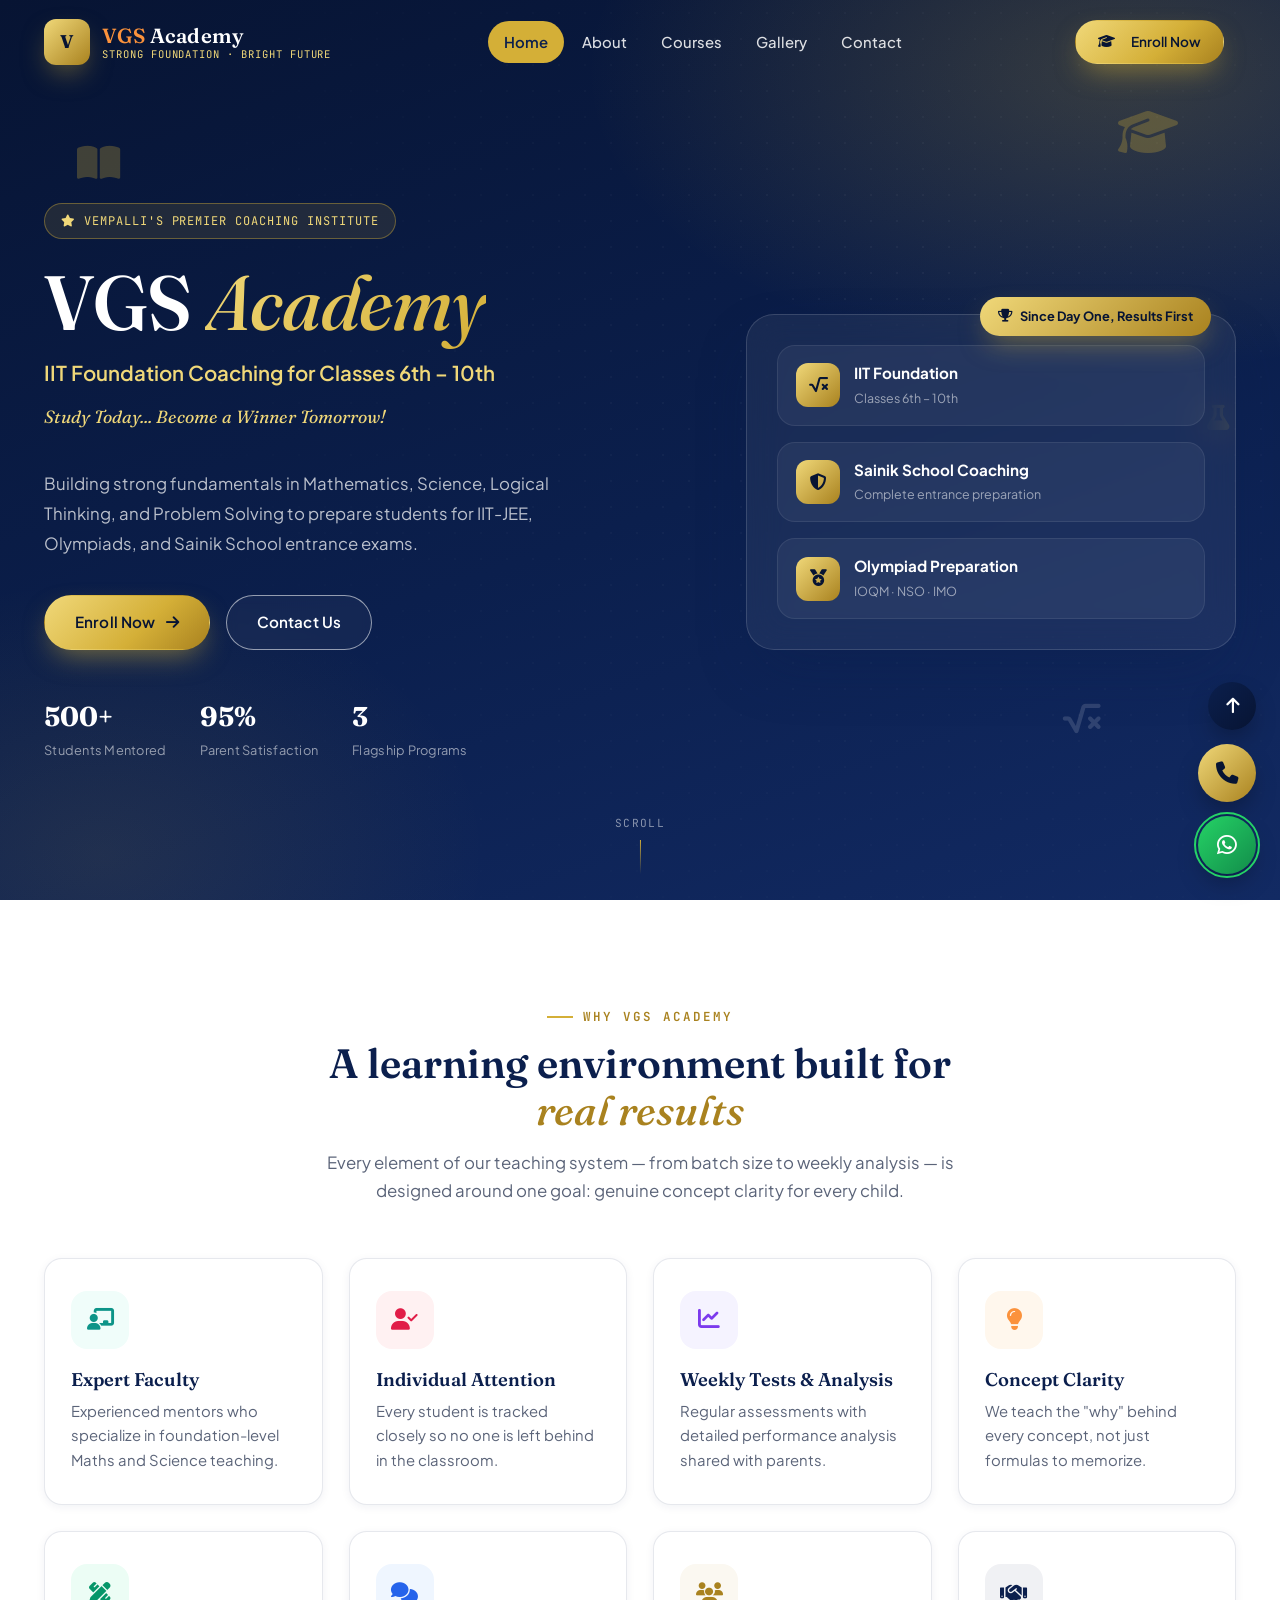
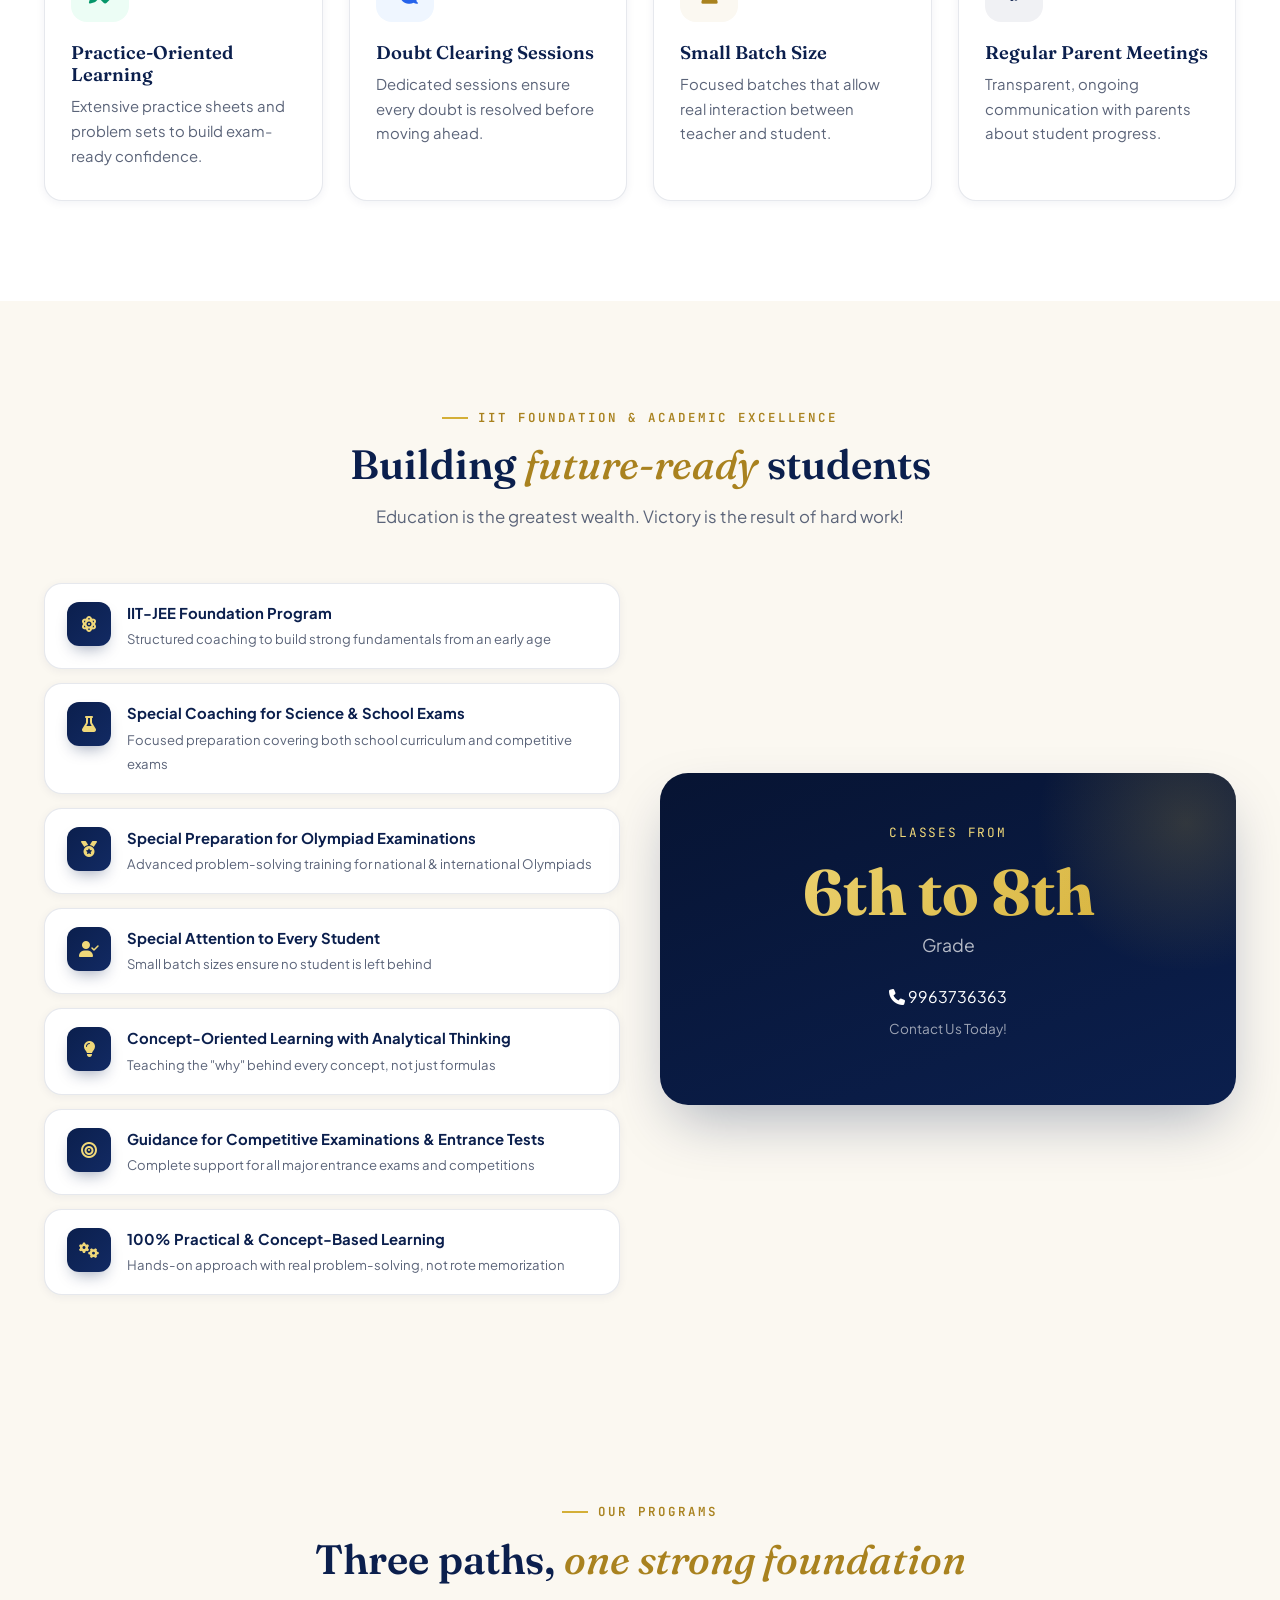
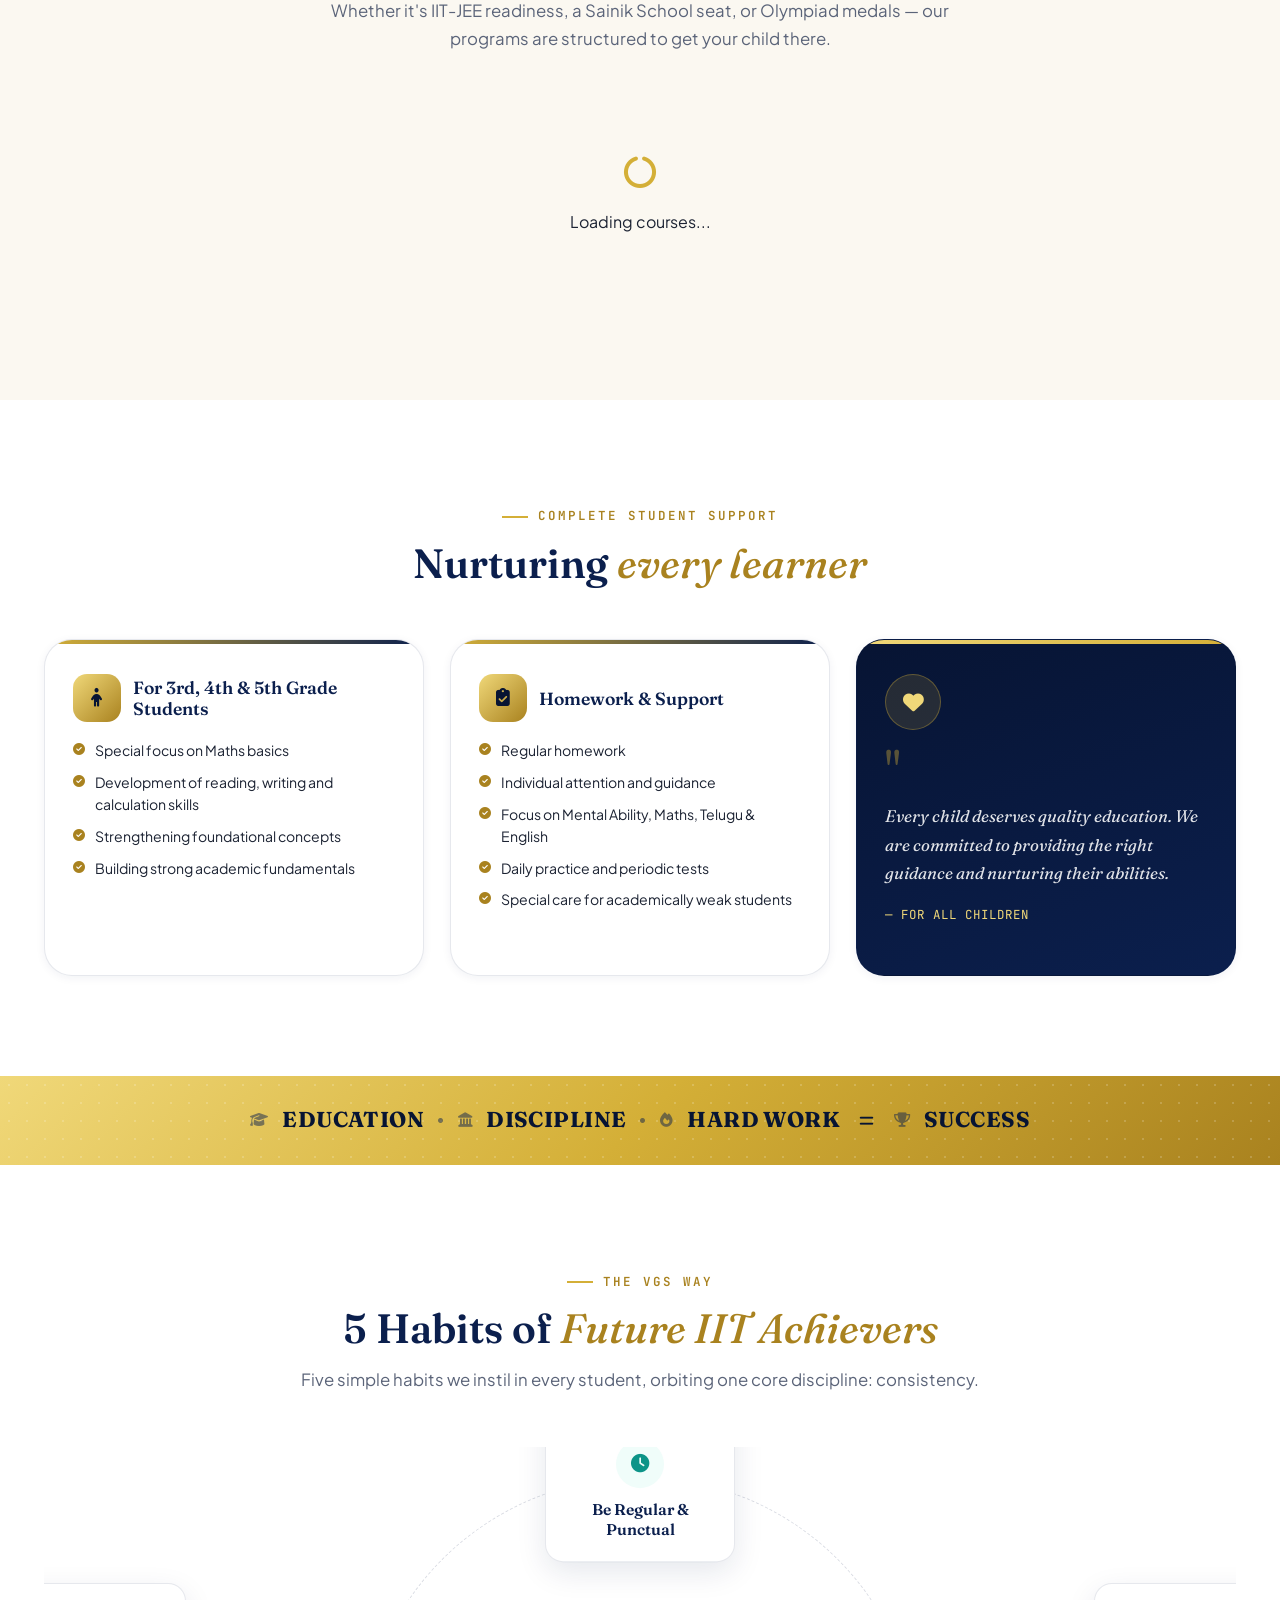
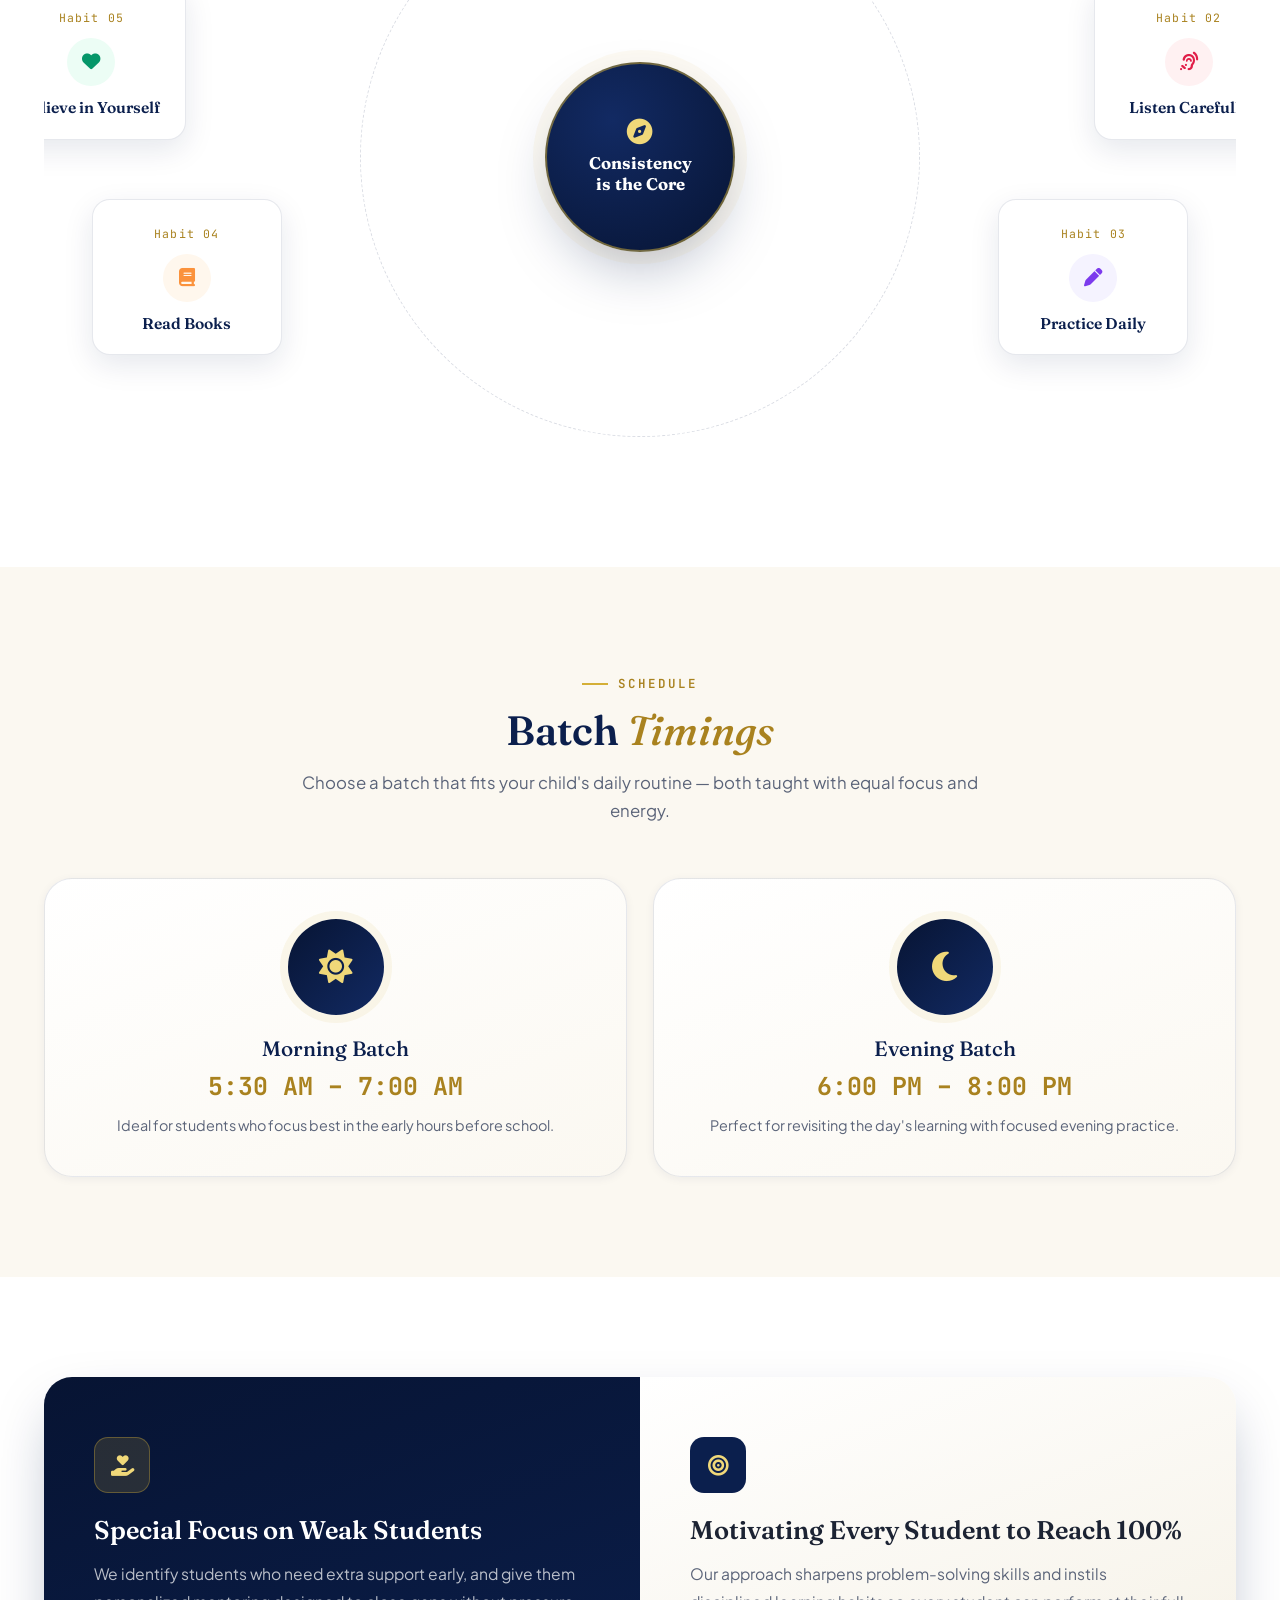
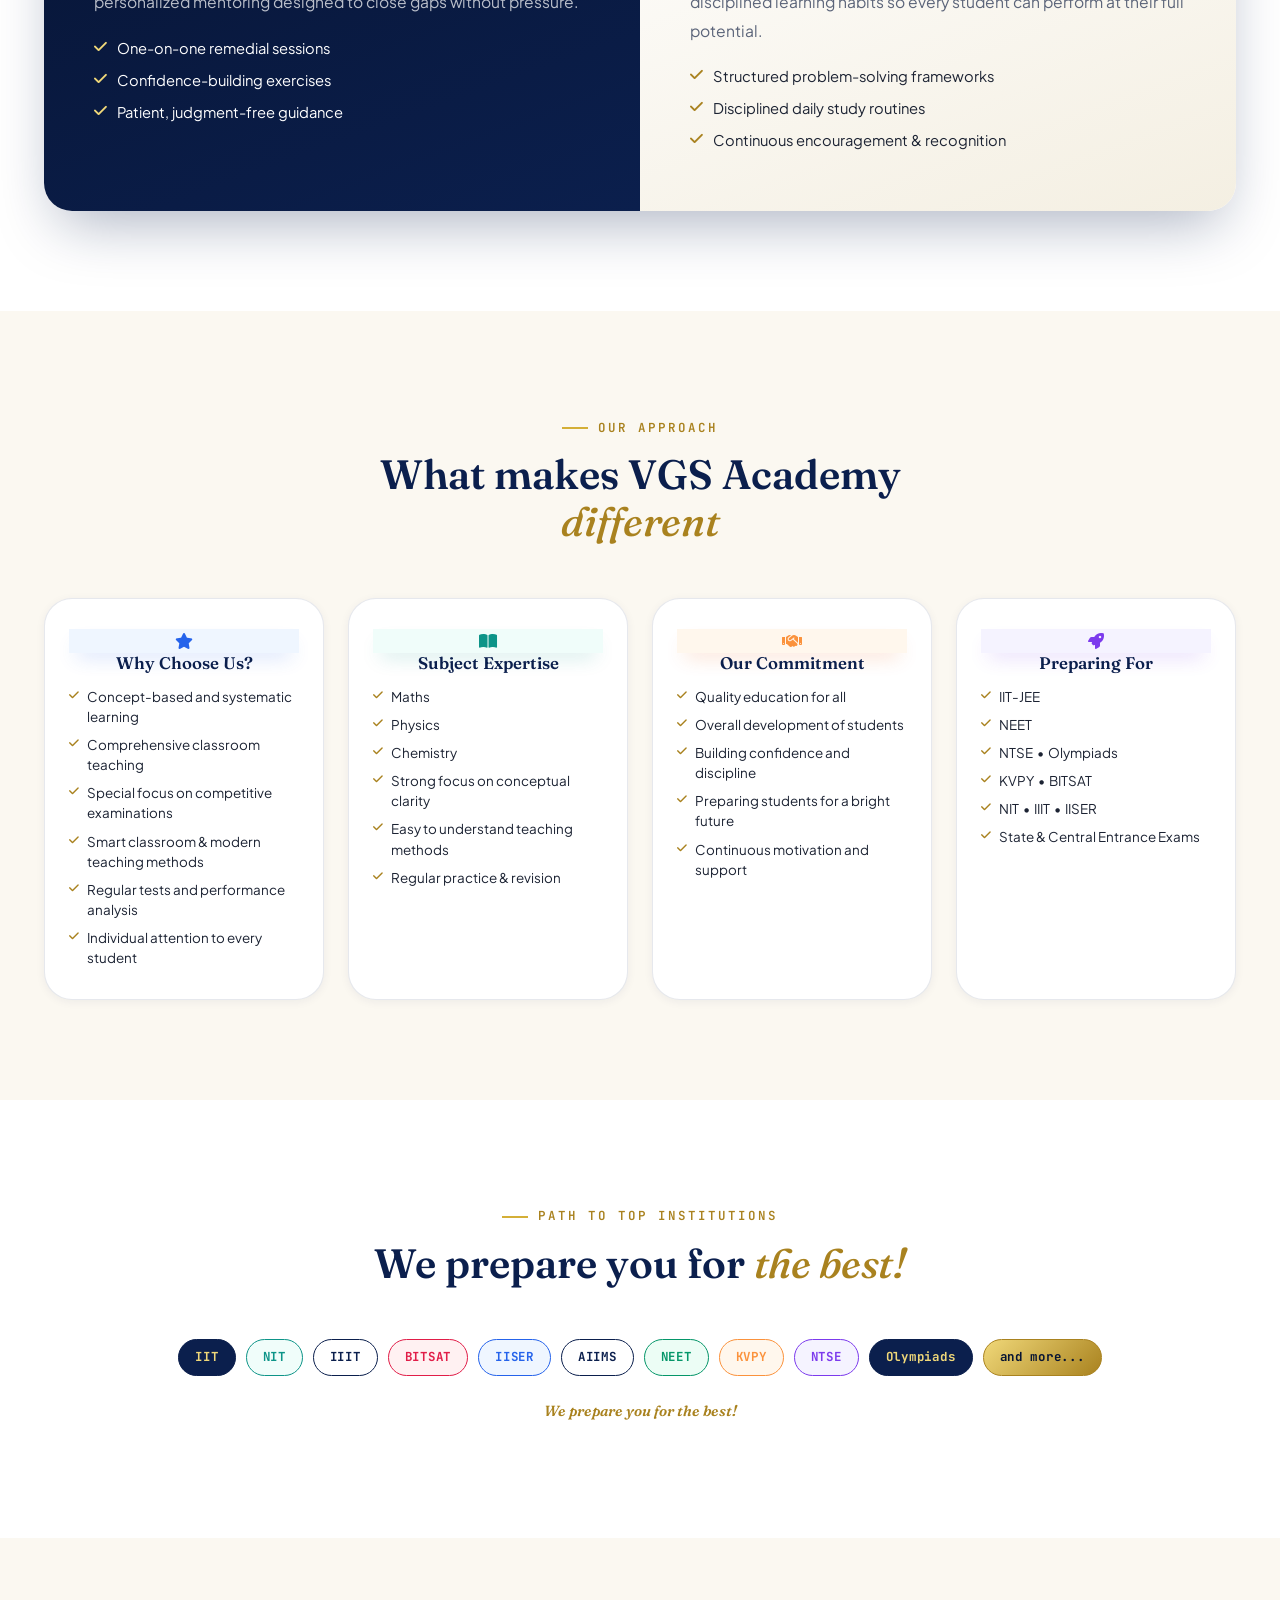
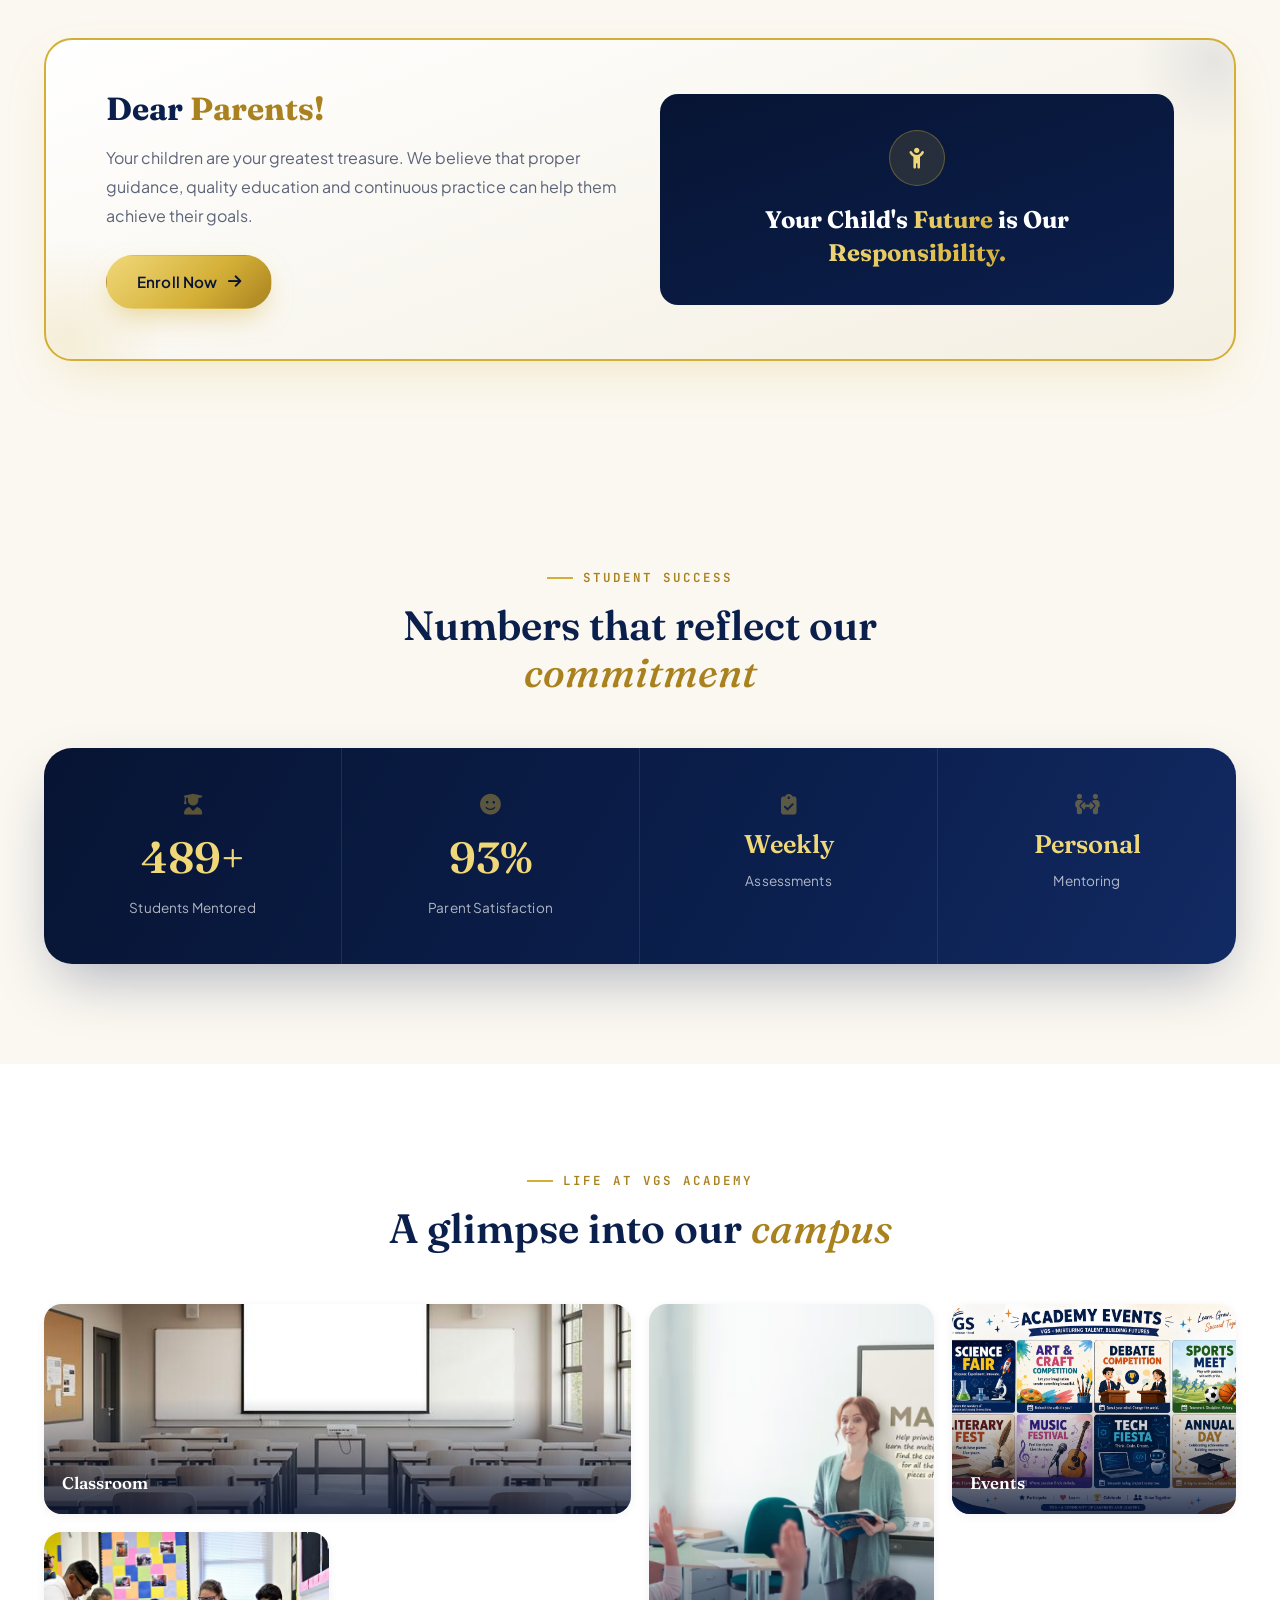
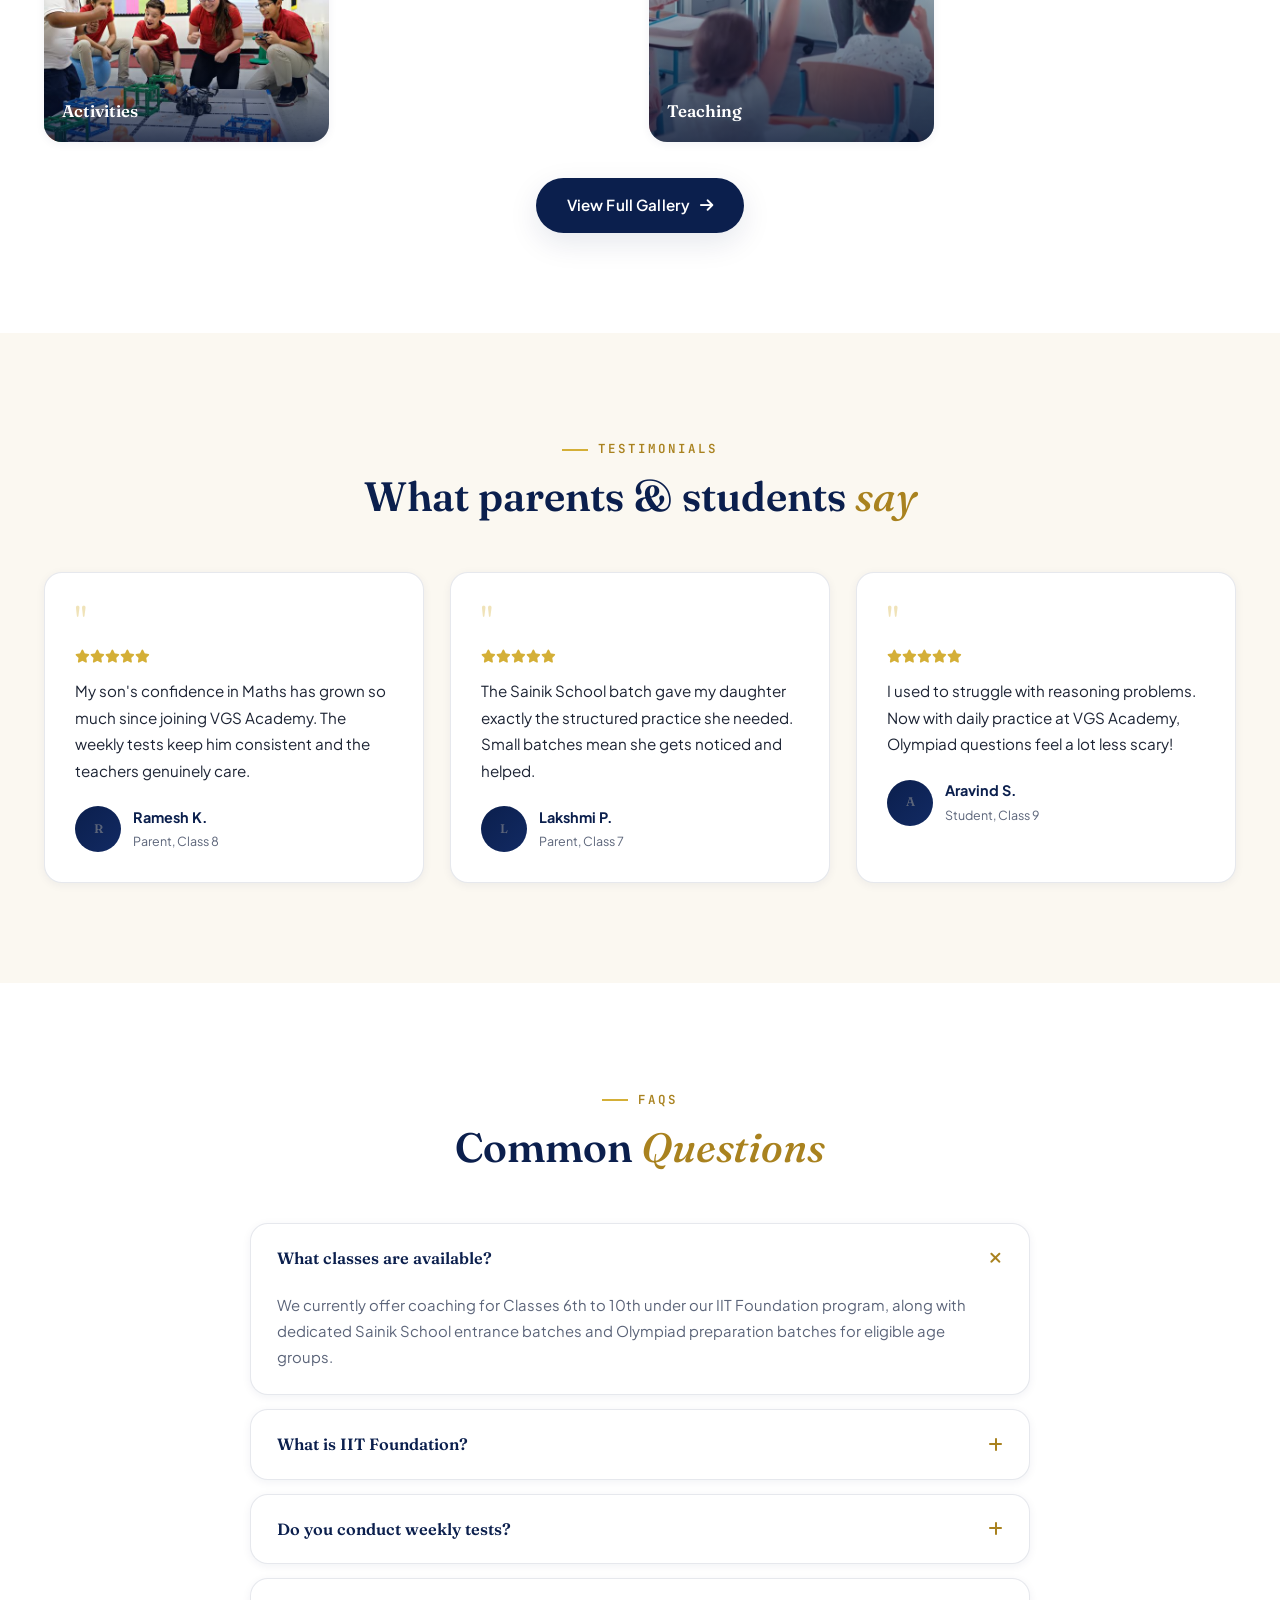
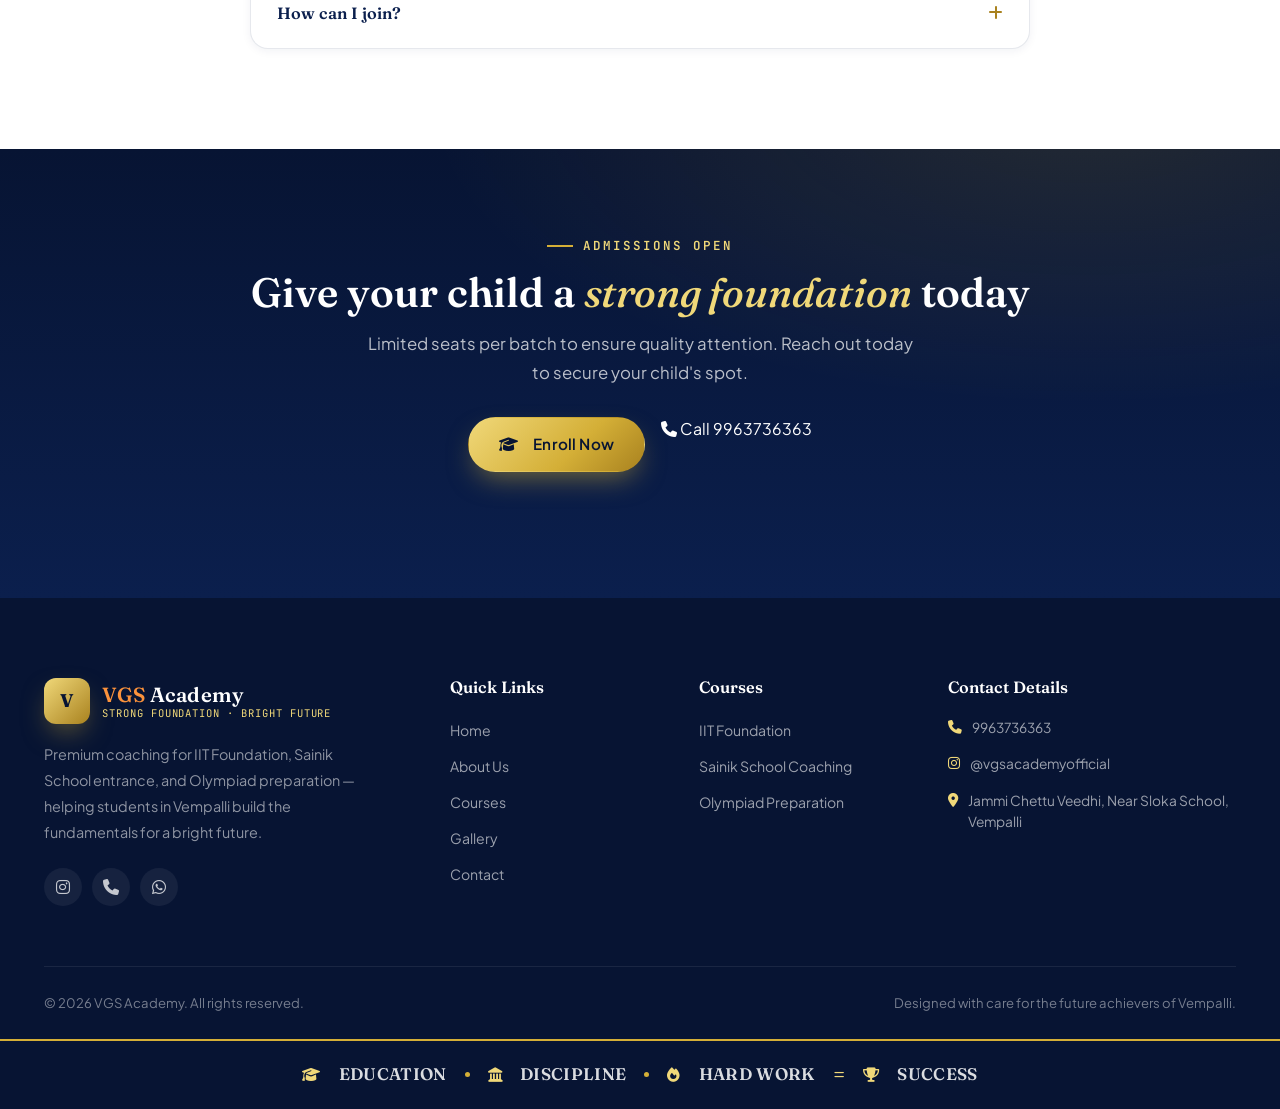
==== commit 95a2cefa: "Update title in index.html" ====
--- a/index.html
+++ b/index.html
@@ -3,7 +3,7 @@
 <head>
 <meta charset="UTF-8">
 <meta name="viewport" content="width=device-width, initial-scale=1.0">
-<title>VGS Academy | IIT Foundation, Sainik School &amp; Olympiad Coaching</title>
+<title>VGS Academy</title>
 <meta name="description" content="VGS Academy offers premium IIT Foundation coaching for Classes 6th-10th, Sainik School entrance coaching, and Olympiad preparation (IOQM, NSO, IMO). Strong Foundation. Bright Future.">
 <meta name="keywords" content="VGS Academy, IIT Foundation, Sainik School Coaching, Olympiad Preparation, IOQM, NSO, IMO, Vempalli coaching institute">
 <link rel="icon" href="data:image/svg+xml,<svg xmlns=%22http://www.w3.org/2000/svg%22 viewBox=%220 0 100 100%22><rect width=%22100%22 height=%22100%22 rx=%2222%22 fill=%22%230B1F4D%22/><text x=%2250%22 y=%2266%22 font-size=%2244%22 fill=%22%23D4AF37%22 text-anchor=%22middle%22 font-family=%22serif%22>V</text></svg>">
--- a/css/style.css
+++ b/css/style.css
@@ -671,13 +671,12 @@
 }
 .g-item .g-overlay{
   position:absolute; inset:0; background: linear-gradient(0deg, rgba(7,20,51,0.82), transparent 55%);
-  opacity:0; transition: opacity .2s ease;
+  opacity:1; transition: opacity .2s ease;
 }
 .g-item:hover .g-bg{ transform: scale(1.12) rotate(2deg); }
-.g-item:hover .g-overlay{ opacity:1; }
 .g-item .g-label{
   position:relative; z-index:2; padding: 18px; color:#fff; font-family: var(--ff-display); font-weight:600; font-size:1.05rem;
-  transform: translateY(10px); opacity:0; transition: all .2s ease;
+  transform: translateY(0); opacity:1; transition: all .2s ease;
 }
 .g-item:hover .g-label{ transform: translateY(0); opacity:1; }
 .g-item.tall{ grid-row: span 2; }
